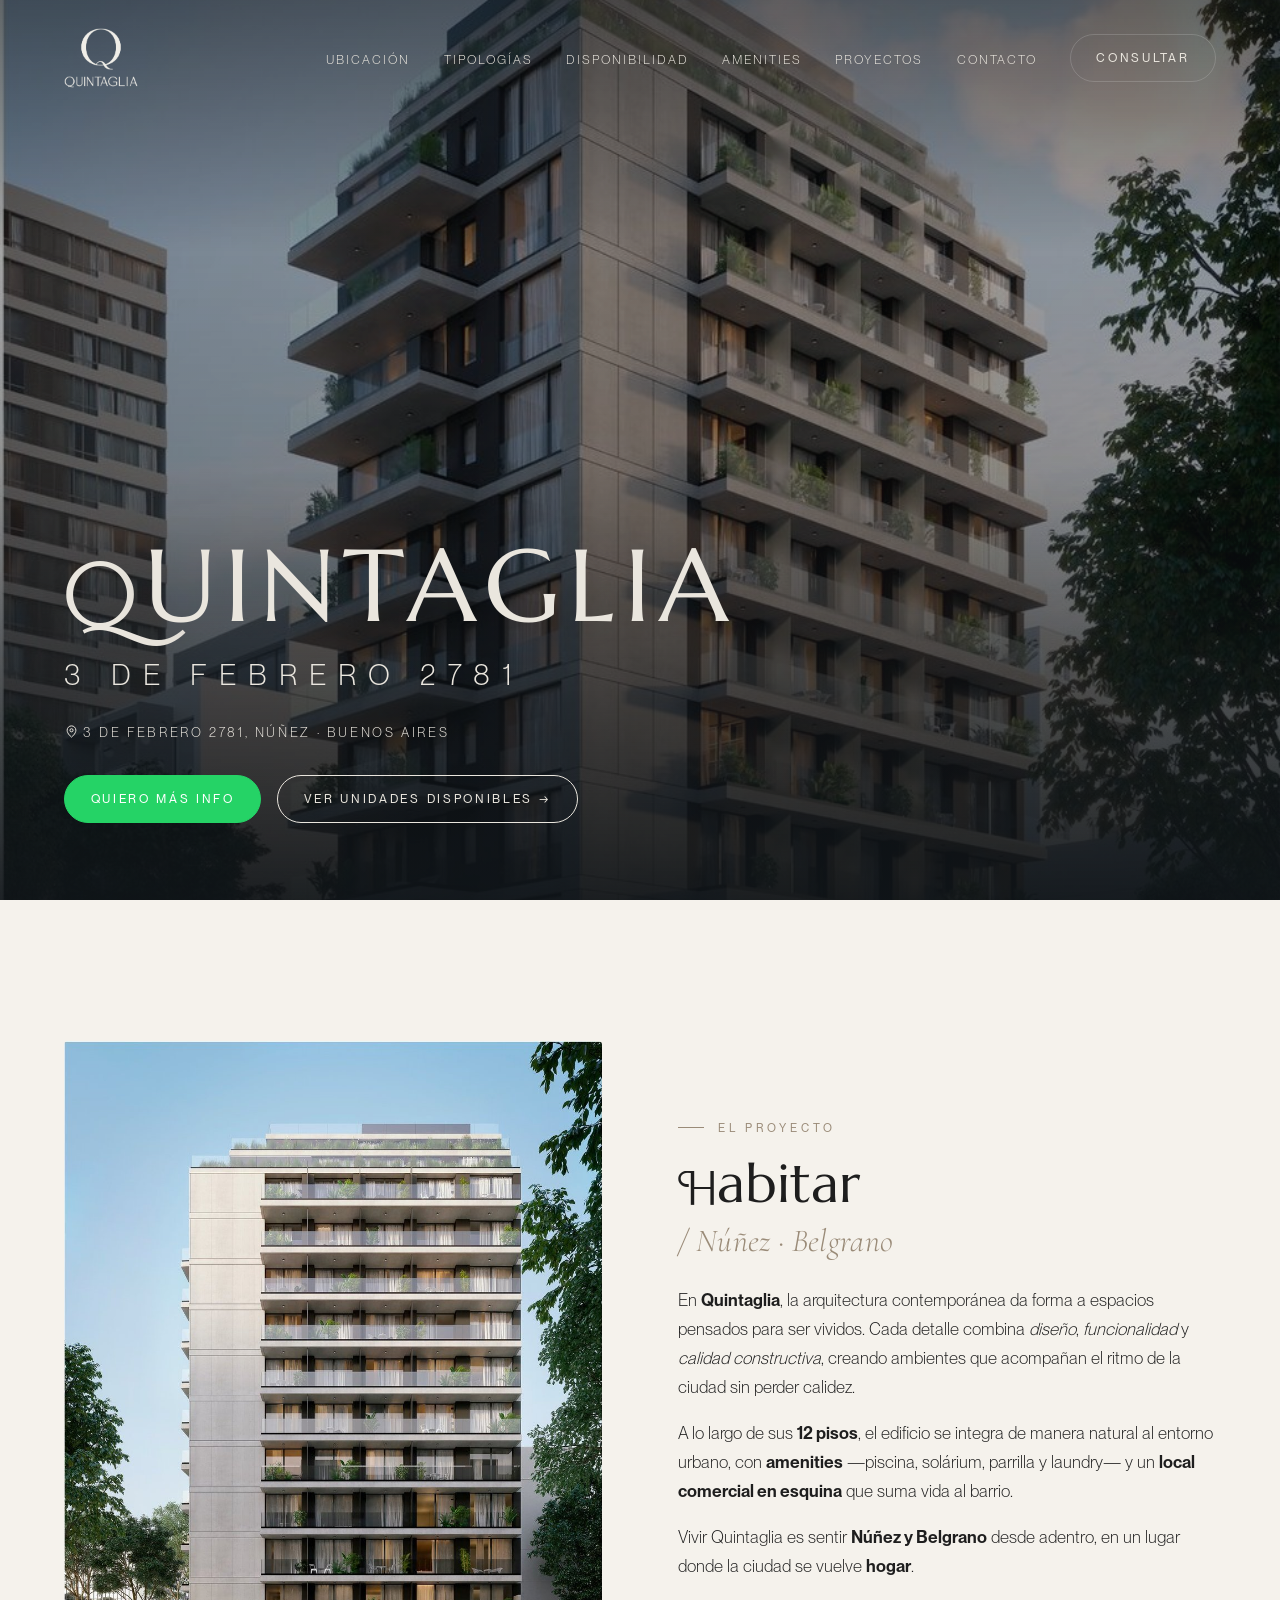
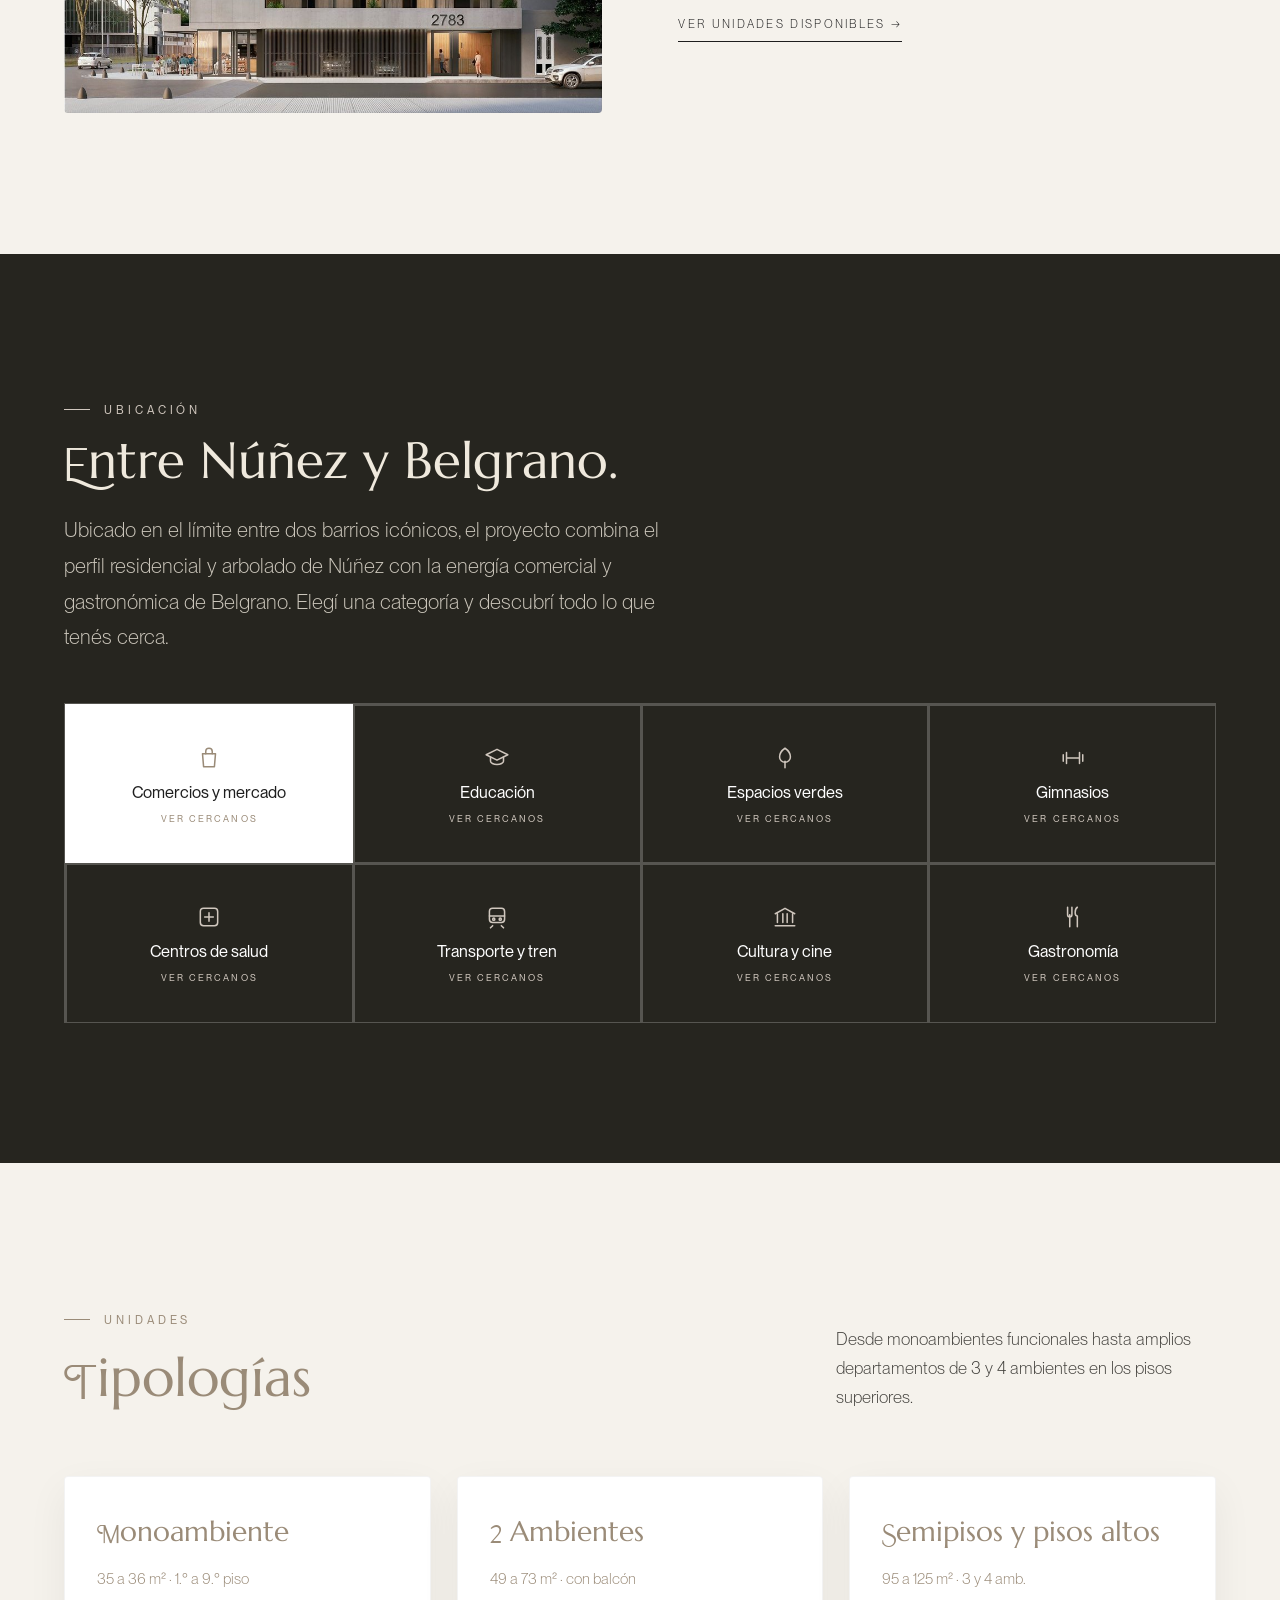
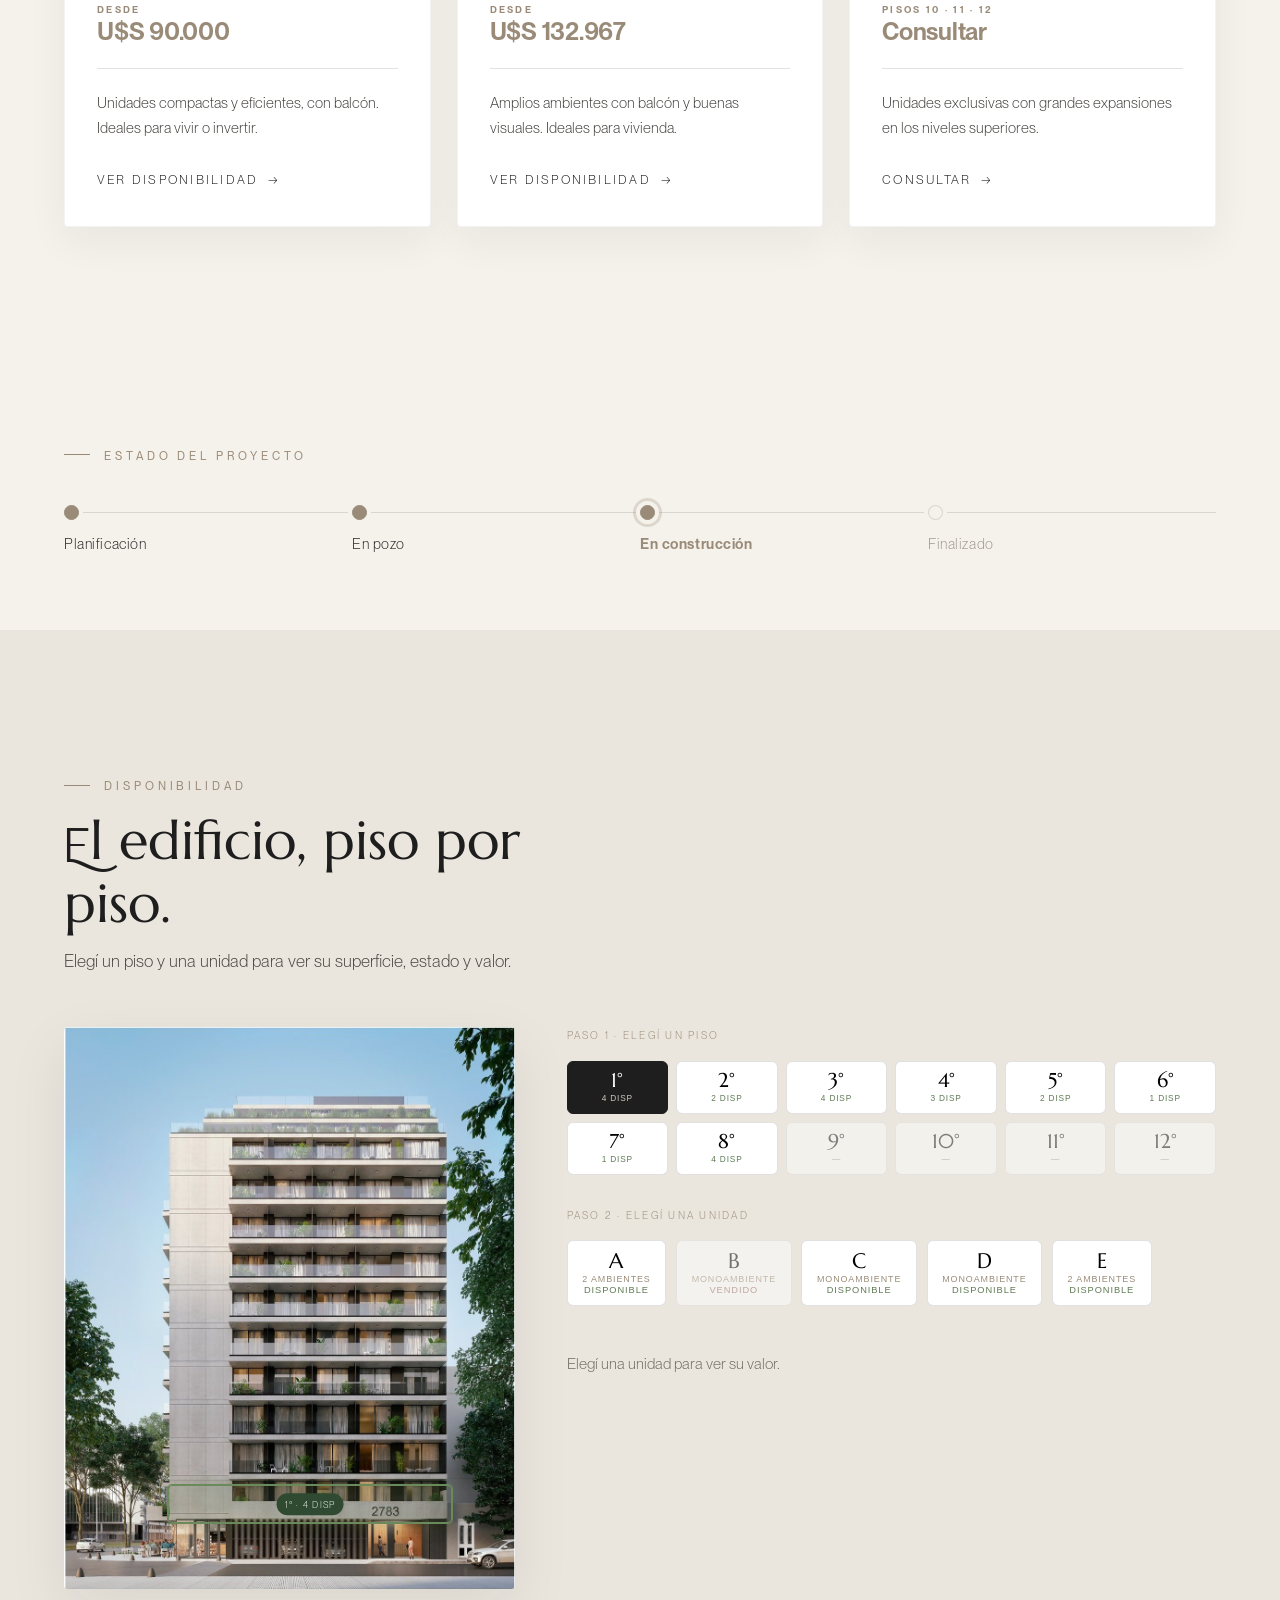
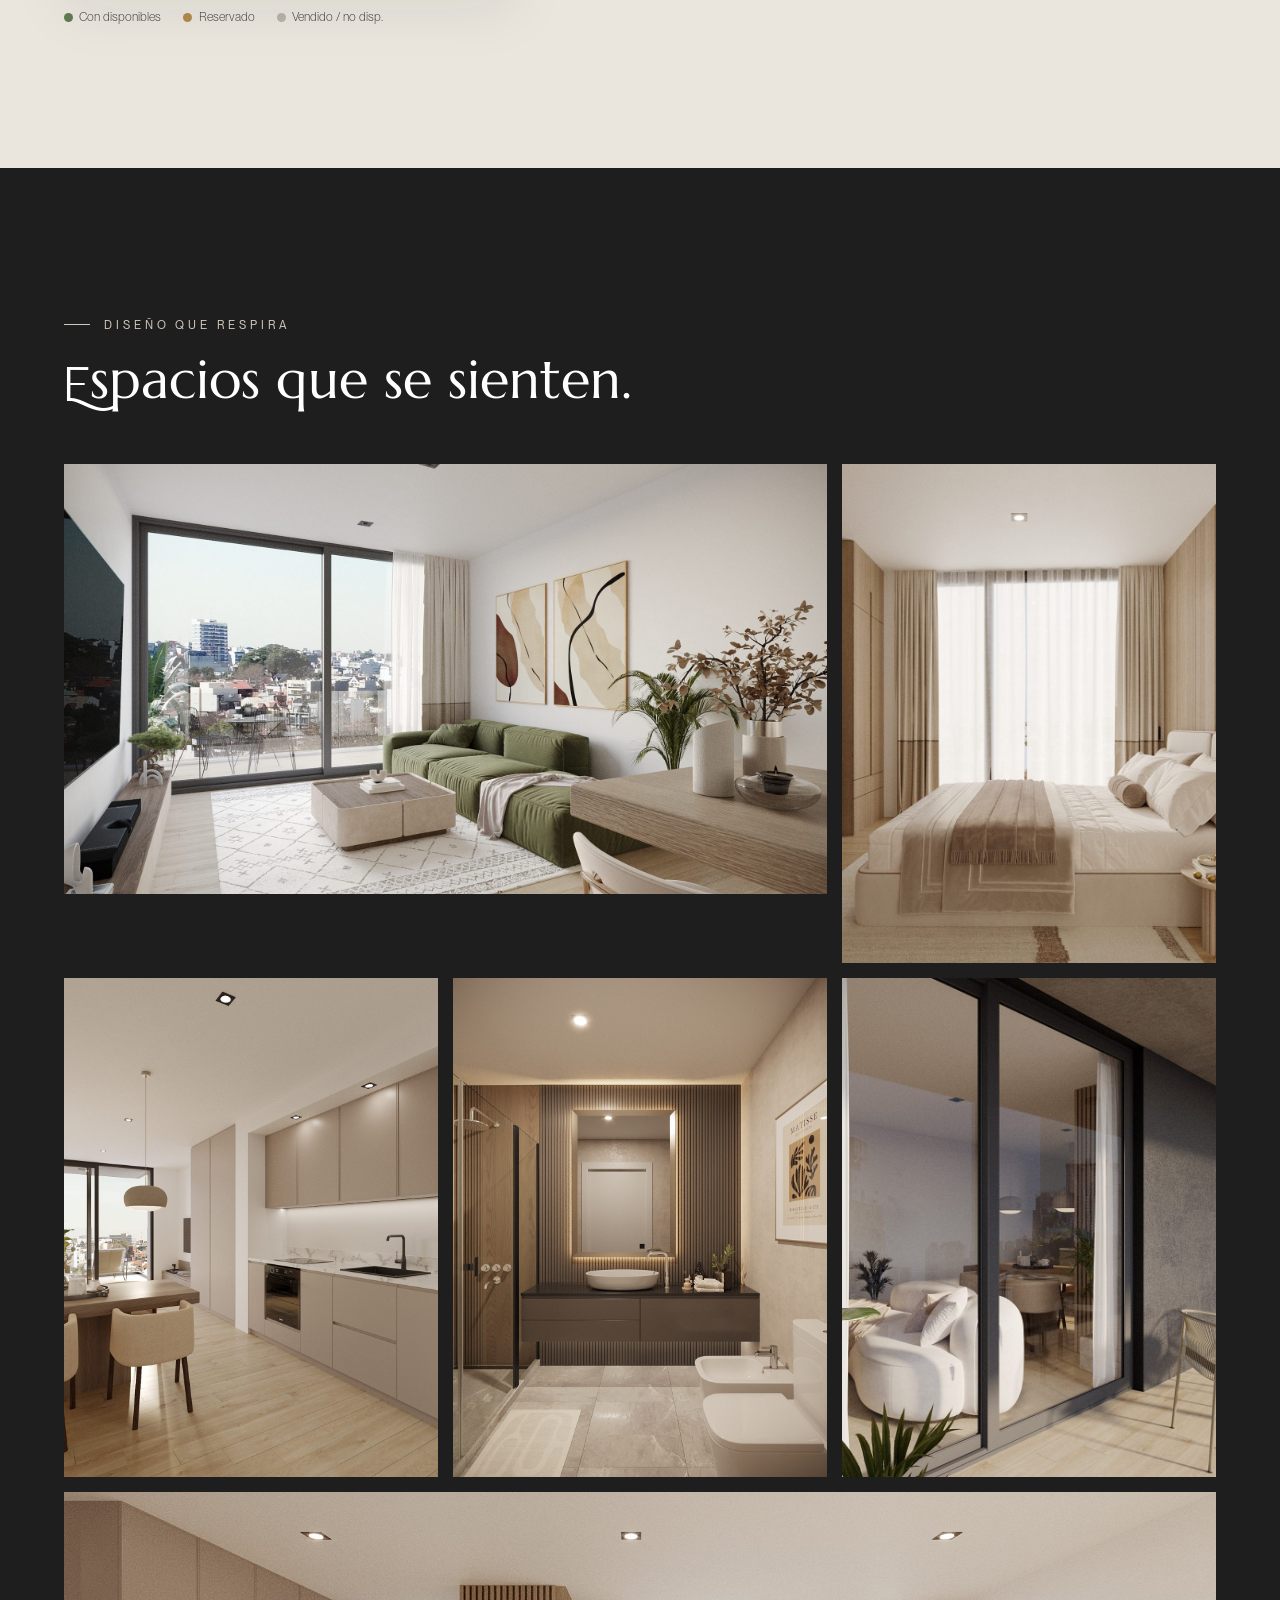
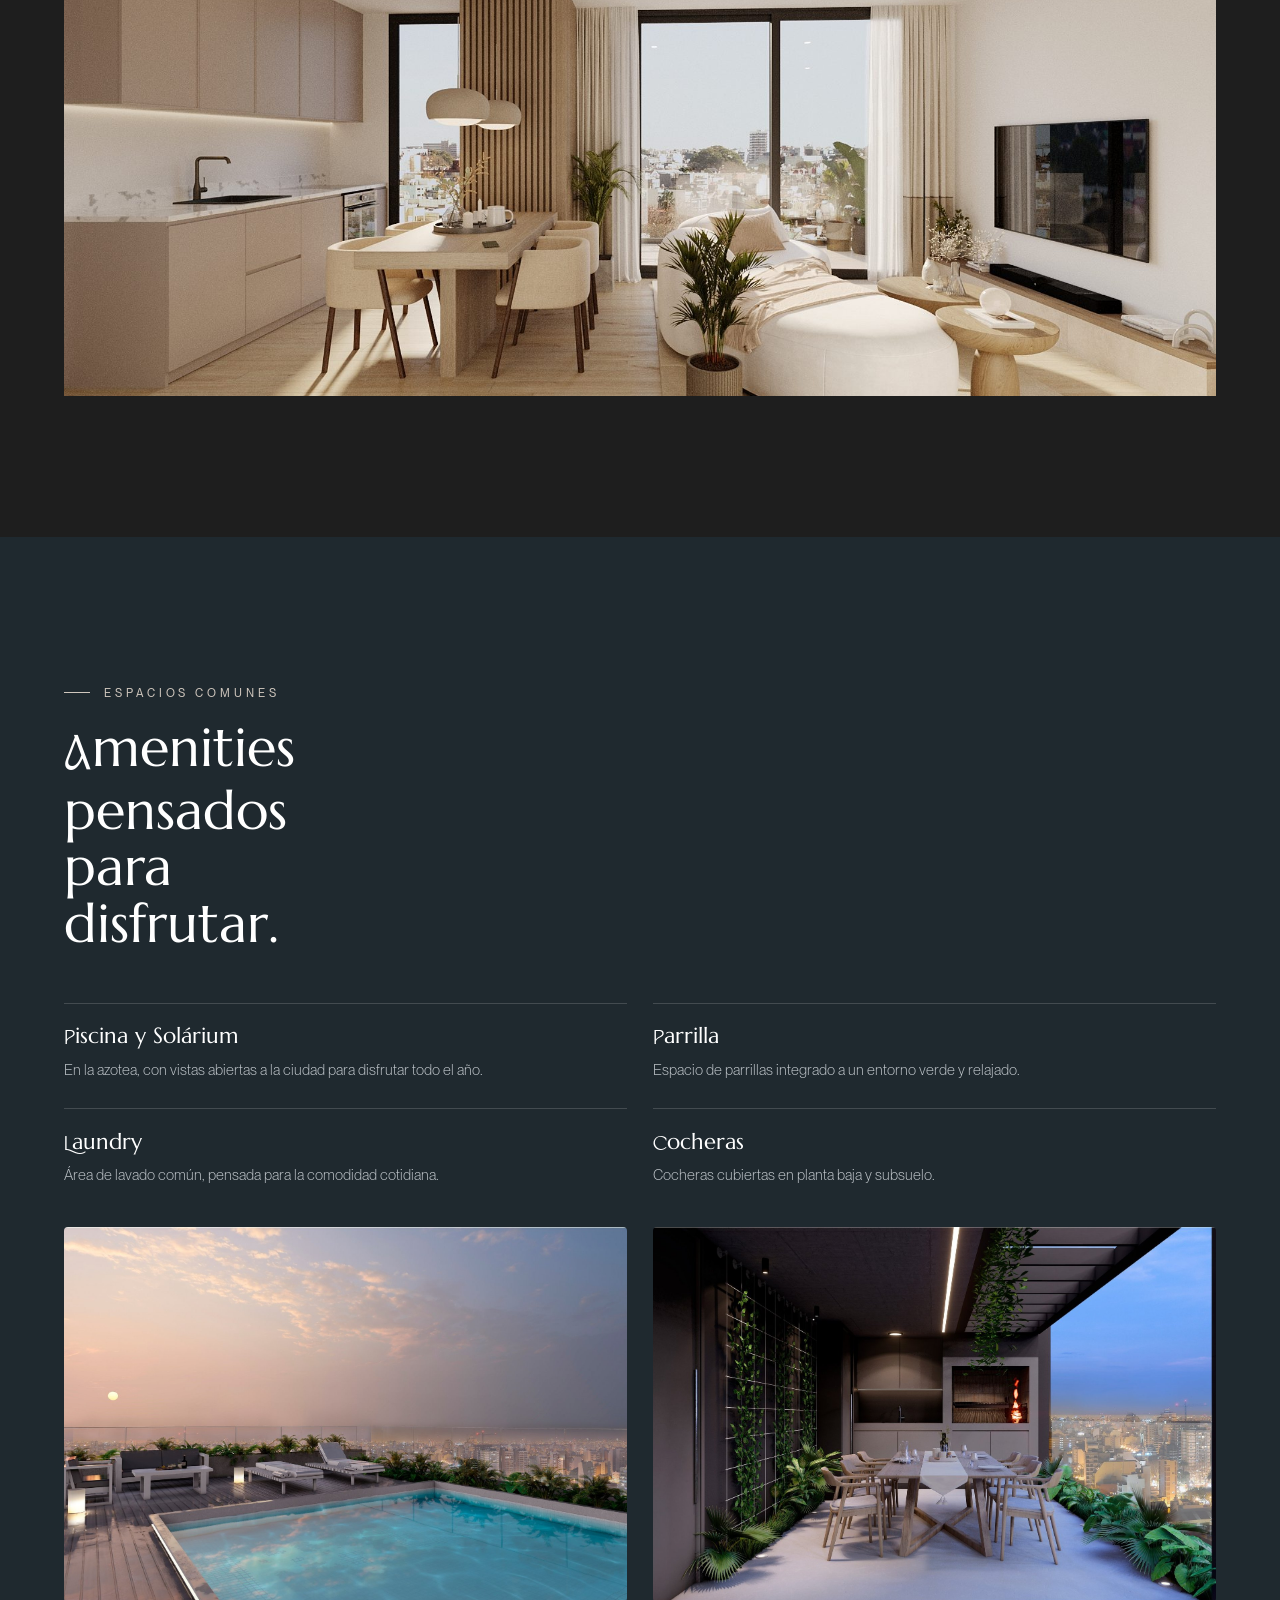
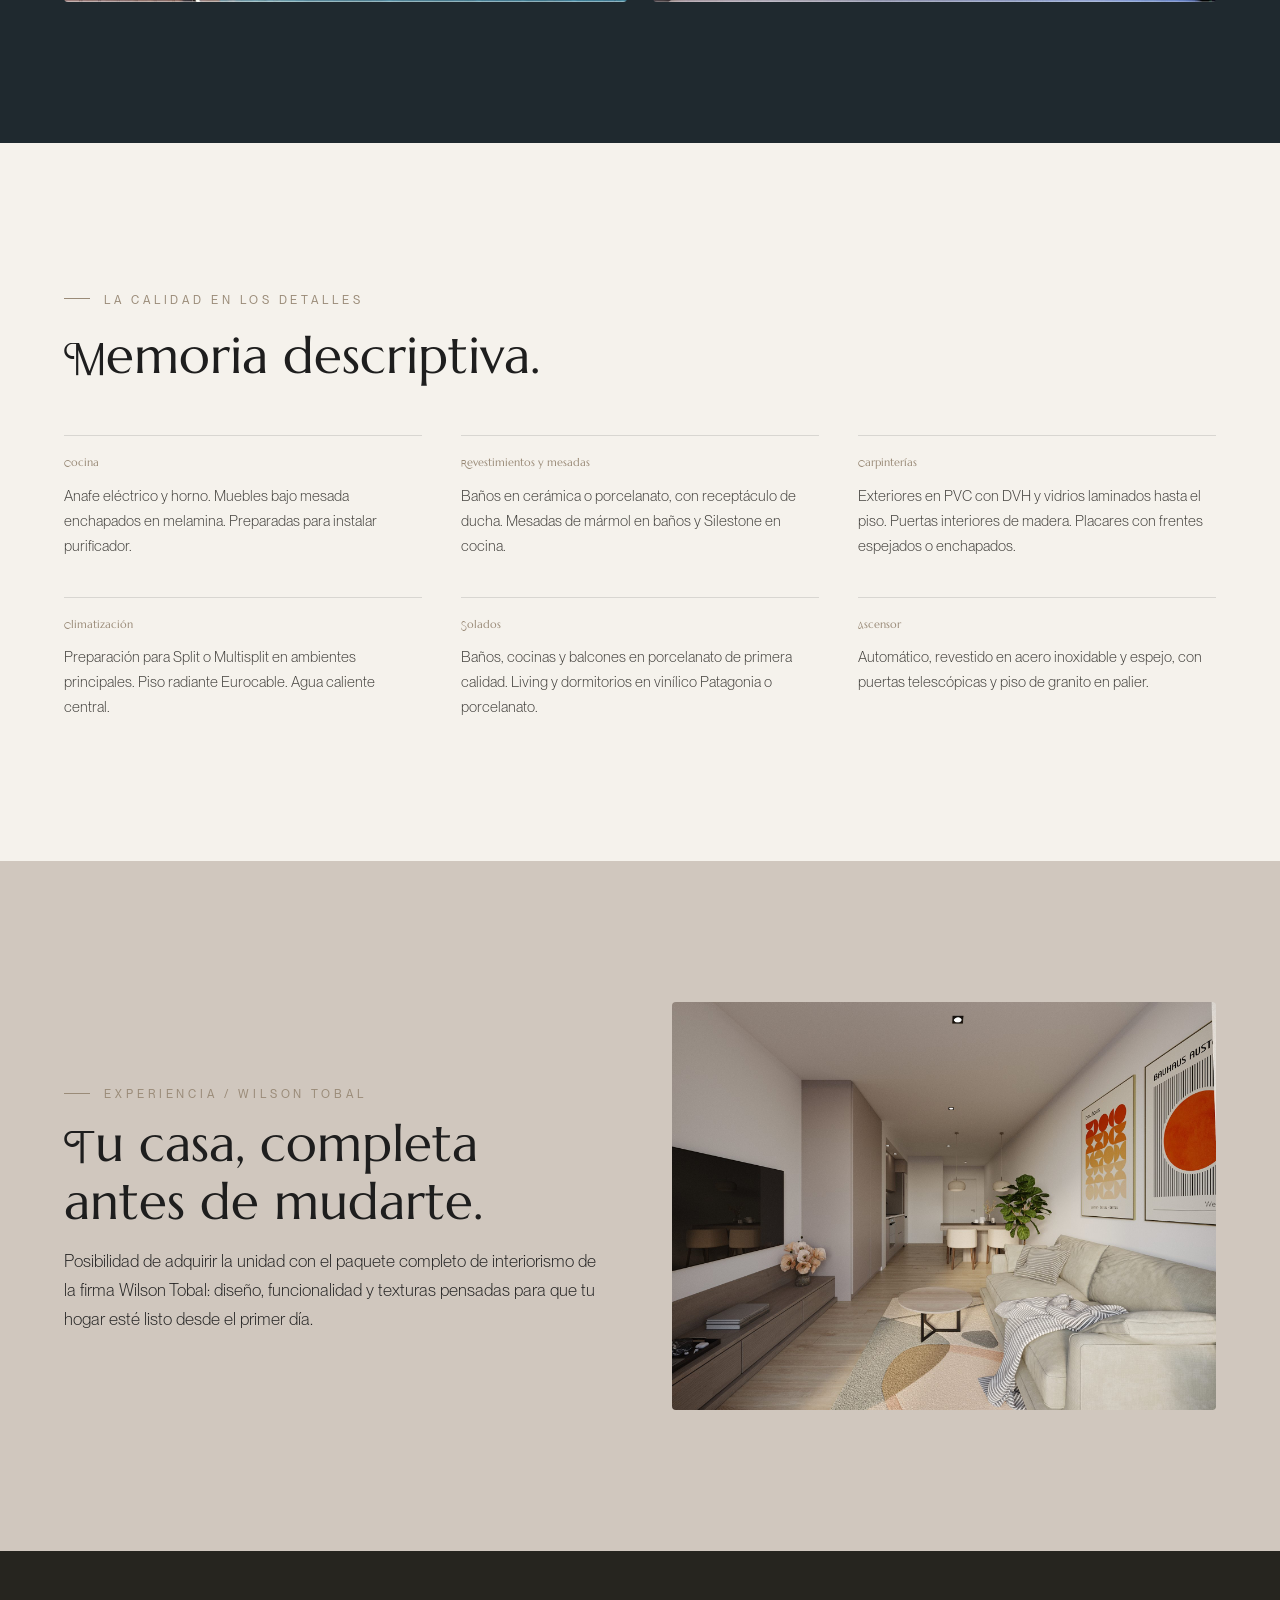
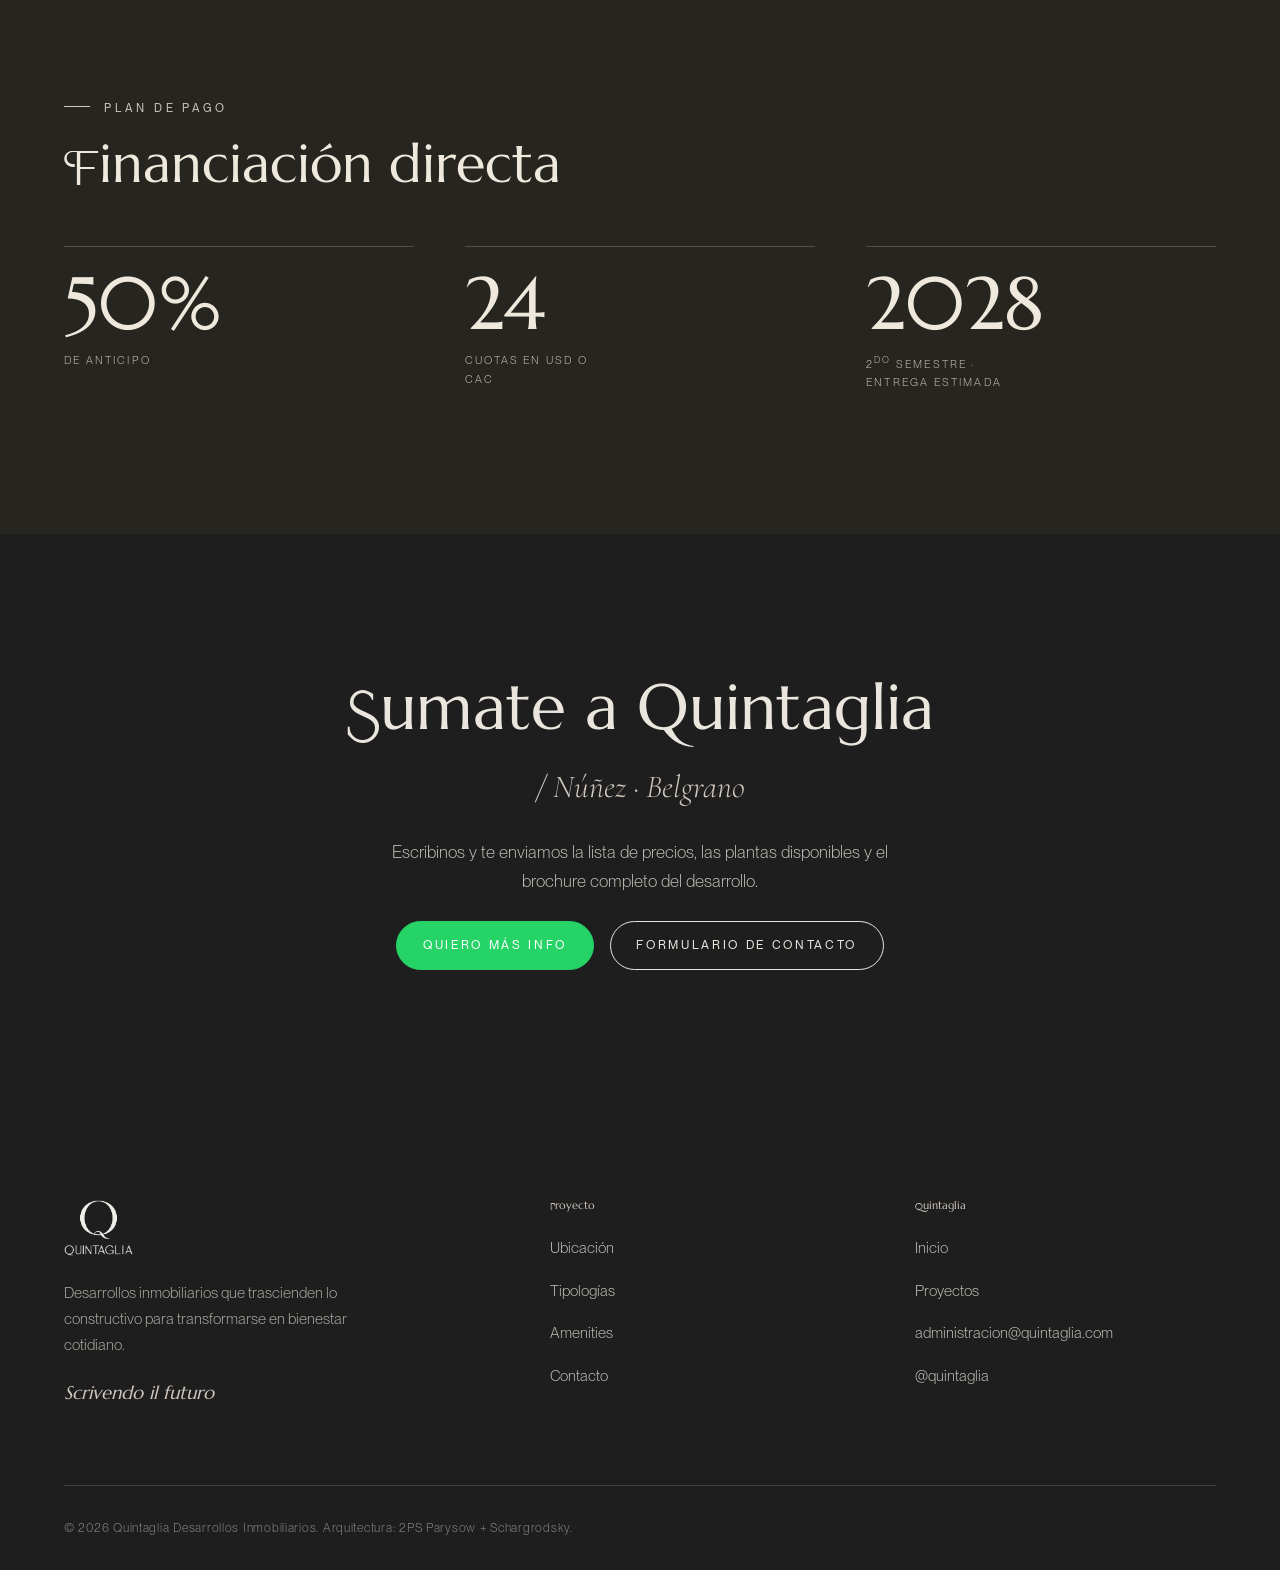
==== proyectos/3-de-febrero-2781.html @ 1dc265cd "Inicio: hero en Tenor Sans inclinada (italica limpia geometrica, como 'RENDERS DEL PROYECTO'); sin s" ====
<!DOCTYPE html>
<html lang="es">
<head>
  <meta charset="UTF-8" />
  <meta name="viewport" content="width=device-width, initial-scale=1.0" />
  <title>3 de Febrero 2781 — Quintaglia</title>
  <meta name="description" content="3 de Febrero 2781. Un edificio en esquina en el límite entre Núñez y Belgrano. 13 pisos de diseño contemporáneo, amplitud y materiales que perduran. Un desarrollo de Quintaglia." />
  <link rel="preconnect" href="https://fonts.googleapis.com">
  <link rel="preconnect" href="https://fonts.gstatic.com" crossorigin>
  <link href="https://fonts.googleapis.com/css2?family=Cormorant+Garamond:ital,wght@0,300;0,400;0,500;1,300;1,400&family=Hanken+Grotesk:wght@300;400;500;600&family=Inter:wght@300;400;500&family=Italiana&family=Marcellus&display=swap" rel="stylesheet">
  <link rel="icon" type="image/png" href="../assets/logo/mono-dark.png">
  <link rel="apple-touch-icon" href="../assets/logo/mono-dark.png">
  <link rel="stylesheet" href="../styles.css?v=123">
</head>
<body class="theme-3df">

  <!-- NAV -->
  <nav class="nav" id="nav">
    <a href="../index.html" class="nav__logo" aria-label="Quintaglia inicio">
      <img class="logo-light" src="../assets/logo/logo-light.png" alt="Quintaglia">
      <img class="logo-dark"  src="../assets/logo/logo-dark.png"  alt="Quintaglia">
    </a>
    <div class="nav__menu" id="navMenu">
      <ul class="nav__links">
        <li><a href="#ubicacion">Ubicación</a></li>
        <li><a href="#tipologias">Tipologías</a></li>
        <li><a href="#disponibilidad">Disponibilidad</a></li>
        <li><a href="#amenities">Amenities</a></li>
        <li><a href="../index.html#proyectos">Proyectos</a></li>
        <li><a href="#contacto">Contacto</a></li>
      </ul>
      <a href="#contacto" class="btn">Consultar</a>
    </div>
    <button class="nav__toggle" id="navToggle" aria-label="Menú"><span></span><span></span><span></span></button>
  </nav>

  <!-- HERO -->
  <header class="pp-hero" id="top">
    <div class="pp-hero__bg"><img src="../assets/img/3df-exterior-dusk.jpg" alt="3 de Febrero 2781" id="heroImg"></div>
    <div class="pp-hero__inner pp-hero__inner--brand">
      <h1 class="pp-hero__brand reveal">Quintaglia</h1>
      <p class="pp-hero__project reveal d1">3 de Febrero 2781</p>
      <p class="pp-hero__loc reveal d1"><svg width="15" height="15" viewBox="0 0 24 24" fill="none" stroke="currentColor" stroke-width="1.6" style="vertical-align:-2px;margin-right:.3em"><path d="M12 21s-7-5.3-7-11a7 7 0 0 1 14 0c0 5.7-7 11-7 11z"/><circle cx="12" cy="10" r="2.5"/></svg>3 de Febrero 2781, Núñez · Buenos Aires</p>
      <div class="pp-hero__ctas reveal d3">
        <a href="https://wa.me/5491149389212" target="_blank" rel="noopener" class="btn btn--wa">Quiero más info</a>
        <a href="#disponibilidad" class="btn btn--light">Ver unidades disponibles →</a>
      </div>
    </div>
  </header>

  <!-- INTRO -->
  <section class="pp-intro">
    <div class="wrap pp-intro__wrap">
      <figure class="pp-intro__img reveal" data-lightbox="../assets/img/3df-exterior-frontal.jpg">
        <img src="../assets/img/3df-exterior-frontal.jpg" alt="3 de Febrero 2781 — fachada">
      </figure>
      <div class="pp-intro__body reveal d1">
        <span class="eyebrow">El proyecto</span>
        <h2>Habitar</h2>
        <p class="pp-intro__sub">/ Núñez · Belgrano</p>
        <p>En <strong>Quintaglia</strong>, la arquitectura contemporánea da forma a espacios pensados para ser vividos. Cada detalle combina <em>diseño</em>, <em>funcionalidad</em> y <em>calidad constructiva</em>, creando ambientes que acompañan el ritmo de la ciudad sin perder calidez.</p>
        <p>A lo largo de sus <strong>12 pisos</strong>, el edificio se integra de manera natural al entorno urbano, con <strong>amenities</strong> —piscina, solárium, parrilla y laundry— y un <strong>local comercial en esquina</strong> que suma vida al barrio.</p>
        <p>Vivir Quintaglia es sentir <strong>Núñez y Belgrano</strong> desde adentro, en un lugar donde la ciudad se vuelve <strong>hogar</strong>.</p>
        <a href="#disponibilidad" class="pp-intro__link">Ver unidades disponibles →</a>
      </div>
    </div>
  </section>

  <!-- UBICACIÓN -->
  <section class="pp-loc" id="ubicacion">
    <div class="wrap">
      <div class="pp-loc__top reveal">
        <span class="eyebrow">Ubicación</span>
        <h2>Entre Núñez y Belgrano.</h2>
        <p class="lead">Ubicado en el límite entre dos barrios icónicos, el proyecto combina el perfil residencial y arbolado de Núñez con la energía comercial y gastronómica de Belgrano. Elegí una categoría y descubrí todo lo que tenés cerca.</p>
      </div>

      <div data-tabs class="loc-explore reveal d1">
        <div class="loc-grid">
          <button class="loc-card active" data-target="l-comercios">
            <svg width="26" height="26" fill="none" stroke="currentColor" stroke-width="1.4" stroke-linecap="round" stroke-linejoin="round" viewBox="0 0 24 24"><path d="M6 8h12l-1 12H7L6 8z"/><path d="M9 8V6a3 3 0 0 1 6 0v2"/></svg>
            <span class="loc-card__name">Comercios y mercado</span><span class="loc-card__more">Ver cercanos</span>
          </button>
          <button class="loc-card" data-target="l-educacion">
            <svg width="26" height="26" fill="none" stroke="currentColor" stroke-width="1.4" stroke-linecap="round" stroke-linejoin="round" viewBox="0 0 24 24"><path d="M12 4 2 9l10 5 10-5-10-5z"/><path d="M6 11v4c0 1.6 2.7 3 6 3s6-1.4 6-3v-4"/></svg>
            <span class="loc-card__name">Educación</span><span class="loc-card__more">Ver cercanos</span>
          </button>
          <button class="loc-card" data-target="l-verdes">
            <svg width="26" height="26" fill="none" stroke="currentColor" stroke-width="1.4" stroke-linecap="round" stroke-linejoin="round" viewBox="0 0 24 24"><path d="M12 3c3 2 5 5 5 8a5 5 0 0 1-10 0c0-3 2-6 5-8z"/><path d="M12 21v-6"/></svg>
            <span class="loc-card__name">Espacios verdes</span><span class="loc-card__more">Ver cercanos</span>
          </button>
          <button class="loc-card" data-target="l-gym">
            <svg width="26" height="26" fill="none" stroke="currentColor" stroke-width="1.4" stroke-linecap="round" stroke-linejoin="round" viewBox="0 0 24 24"><path d="M3 9v6M6 7v10M18 7v10M21 9v6M6 12h12"/></svg>
            <span class="loc-card__name">Gimnasios</span><span class="loc-card__more">Ver cercanos</span>
          </button>
          <button class="loc-card" data-target="l-salud">
            <svg width="26" height="26" fill="none" stroke="currentColor" stroke-width="1.4" stroke-linecap="round" stroke-linejoin="round" viewBox="0 0 24 24"><rect x="4" y="4" width="16" height="16" rx="3"/><path d="M12 8v8M8 12h8"/></svg>
            <span class="loc-card__name">Centros de salud</span><span class="loc-card__more">Ver cercanos</span>
          </button>
          <button class="loc-card" data-target="l-transporte">
            <svg width="26" height="26" fill="none" stroke="currentColor" stroke-width="1.4" stroke-linecap="round" stroke-linejoin="round" viewBox="0 0 24 24"><rect x="5" y="4" width="14" height="13" rx="3"/><path d="M5 11h14"/><circle cx="9" cy="14" r="1"/><circle cx="15" cy="14" r="1"/><path d="M8 20l-2 2M16 20l2 2"/></svg>
            <span class="loc-card__name">Transporte y tren</span><span class="loc-card__more">Ver cercanos</span>
          </button>
          <button class="loc-card" data-target="l-cultura">
            <svg width="26" height="26" fill="none" stroke="currentColor" stroke-width="1.4" stroke-linecap="round" stroke-linejoin="round" viewBox="0 0 24 24"><path d="M3 9l9-5 9 5"/><path d="M5 9v8M10 9v8M14 9v8M19 9v8"/><path d="M3 20h18"/></svg>
            <span class="loc-card__name">Cultura y cine</span><span class="loc-card__more">Ver cercanos</span>
          </button>
          <button class="loc-card" data-target="l-gastro">
            <svg width="26" height="26" fill="none" stroke="currentColor" stroke-width="1.4" stroke-linecap="round" stroke-linejoin="round" viewBox="0 0 24 24"><path d="M7 3v7a2 2 0 0 0 4 0V3M9 10v11"/><path d="M16 3c-1.5 1-2 3-2 5s.5 3 2 3v10"/></svg>
            <span class="loc-card__name">Gastronomía</span><span class="loc-card__more">Ver cercanos</span>
          </button>
        </div>

        <div class="loc-modal" id="locModal">
          <div class="loc-modal__inner">
            <button class="loc-modal__x" id="locModalX" aria-label="Cerrar">&times;</button>
          <div class="loc-detail__panels">
            <div class="tab-panel active" id="l-comercios">
              <div class="loc-cat__name">Comercios y mercado</div>
              <p class="loc-cat__sub">Distancias aproximadas a pie</p>
              <ul class="loc-list">
                <li><span>Comercios y supermercados de Av. del Libertador</span><span class="dist">~650 m</span></li>
                <li><span>Av. Cabildo · corredor comercial</span><span class="dist">~1,1 km</span></li>
                <li><span>Barrio Chino · mercados y tiendas</span><span class="dist">~1,1 km</span></li>
                <li><span>DOT Baires Shopping</span><span class="dist">~2,5 km</span></li>
              </ul>
              <a class="loc-maps" target="_blank" rel="noopener" href="https://www.google.com/maps/search/?api=1&query=supermercados%20y%20comercios%20cerca%20de%203%20de%20Febrero%202781%2C%20N%C3%BA%C3%B1ez%2C%20Buenos%20Aires"><svg viewBox="0 0 24 24" fill="none" stroke="currentColor" stroke-width="1.5" stroke-linecap="round" stroke-linejoin="round"><path d="M12 21s-6-5.3-6-10a6 6 0 0 1 12 0c0 4.7-6 10-6 10z"/><circle cx="12" cy="11" r="2.2"/></svg> Ver en Google Maps</a>
            </div>
            <div class="tab-panel" id="l-educacion">
              <div class="loc-cat__name">Educación</div>
              <p class="loc-cat__sub">Distancias aproximadas a pie</p>
              <ul class="loc-list">
                <li><span>Colegios y jardines de Núñez y Belgrano</span><span class="dist">pocas cuadras</span></li>
                <li><span>Universidad Torcuato Di Tella</span><span class="dist">~1,3 km</span></li>
                <li><span>Belgrano Day School</span><span class="dist">~1,8 km</span></li>
                <li><span>Universidad de Belgrano</span><span class="dist">~2,2 km</span></li>
              </ul>
              <a class="loc-maps" target="_blank" rel="noopener" href="https://www.google.com/maps/search/?api=1&query=universidades%20y%20colegios%20cerca%20de%203%20de%20Febrero%202781%2C%20N%C3%BA%C3%B1ez%2C%20Buenos%20Aires"><svg viewBox="0 0 24 24" fill="none" stroke="currentColor" stroke-width="1.5" stroke-linecap="round" stroke-linejoin="round"><path d="M12 21s-6-5.3-6-10a6 6 0 0 1 12 0c0 4.7-6 10-6 10z"/><circle cx="12" cy="11" r="2.2"/></svg> Ver en Google Maps</a>
            </div>
            <div class="tab-panel" id="l-verdes">
              <div class="loc-cat__name">Espacios verdes</div>
              <p class="loc-cat__sub">Distancias aproximadas a pie</p>
              <ul class="loc-list">
                <li><span>Av. del Libertador y sus paseos</span><span class="dist">~650 m</span></li>
                <li><span>Barrancas de Belgrano</span><span class="dist">~1,5 km</span></li>
                <li><span>Parque de los Niños · costanera</span><span class="dist">~2 km</span></li>
                <li><span>Paseo de la Costa</span><span class="dist">~2,5 km</span></li>
              </ul>
              <a class="loc-maps" target="_blank" rel="noopener" href="https://www.google.com/maps/search/?api=1&query=plazas%20y%20parques%20cerca%20de%203%20de%20Febrero%202781%2C%20N%C3%BA%C3%B1ez%2C%20Buenos%20Aires"><svg viewBox="0 0 24 24" fill="none" stroke="currentColor" stroke-width="1.5" stroke-linecap="round" stroke-linejoin="round"><path d="M12 21s-6-5.3-6-10a6 6 0 0 1 12 0c0 4.7-6 10-6 10z"/><circle cx="12" cy="11" r="2.2"/></svg> Ver en Google Maps</a>
            </div>
            <div class="tab-panel" id="l-gym">
              <div class="loc-cat__name">Gimnasios</div>
              <p class="loc-cat__sub">Distancias aproximadas a pie</p>
              <ul class="loc-list">
                <li><span>Gimnasios y estudios de Av. del Libertador</span><span class="dist">~650 m</span></li>
                <li><span>Megatlon · Av. Cabildo</span><span class="dist">~1,1 km</span></li>
                <li><span>SportClub · zona Núñez / Belgrano</span><span class="dist">~1,2 km</span></li>
              </ul>
              <a class="loc-maps" target="_blank" rel="noopener" href="https://www.google.com/maps/search/?api=1&query=gimnasios%20cerca%20de%203%20de%20Febrero%202781%2C%20N%C3%BA%C3%B1ez%2C%20Buenos%20Aires"><svg viewBox="0 0 24 24" fill="none" stroke="currentColor" stroke-width="1.5" stroke-linecap="round" stroke-linejoin="round"><path d="M12 21s-6-5.3-6-10a6 6 0 0 1 12 0c0 4.7-6 10-6 10z"/><circle cx="12" cy="11" r="2.2"/></svg> Ver en Google Maps</a>
            </div>
            <div class="tab-panel" id="l-salud">
              <div class="loc-cat__name">Centros de salud</div>
              <p class="loc-cat__sub">Distancias aproximadas a pie</p>
              <ul class="loc-list">
                <li><span>Centros médicos y farmacias de Av. Cabildo</span><span class="dist">~1,1 km</span></li>
                <li><span>Clínica Zabala · Swiss Medical</span><span class="dist">~1,9 km</span></li>
                <li><span>Hospital Pirovano</span><span class="dist">~2,3 km</span></li>
              </ul>
              <a class="loc-maps" target="_blank" rel="noopener" href="https://www.google.com/maps/search/?api=1&query=centros%20de%20salud%20y%20farmacias%20cerca%20de%203%20de%20Febrero%202781%2C%20N%C3%BA%C3%B1ez%2C%20Buenos%20Aires"><svg viewBox="0 0 24 24" fill="none" stroke="currentColor" stroke-width="1.5" stroke-linecap="round" stroke-linejoin="round"><path d="M12 21s-6-5.3-6-10a6 6 0 0 1 12 0c0 4.7-6 10-6 10z"/><circle cx="12" cy="11" r="2.2"/></svg> Ver en Google Maps</a>
            </div>
            <div class="tab-panel" id="l-transporte">
              <div class="loc-cat__name">Transporte y tren</div>
              <p class="loc-cat__sub">Distancias aproximadas a pie</p>
              <ul class="loc-list">
                <li><span>Av. del Libertador · colectivos</span><span class="dist">~650 m</span></li>
                <li><span>Tren Mitre · estación Núñez</span><span class="dist">~800 m</span></li>
                <li><span>Subte D · estación Congreso de Tucumán</span><span class="dist">~1,2 km</span></li>
                <li><span>Av. Cabildo · colectivos</span><span class="dist">~1,1 km</span></li>
              </ul>
              <a class="loc-maps" target="_blank" rel="noopener" href="https://www.google.com/maps/search/?api=1&query=estaciones%20de%20tren%2C%20subte%20y%20colectivos%20cerca%20de%203%20de%20Febrero%202781%2C%20N%C3%BA%C3%B1ez%2C%20Buenos%20Aires"><svg viewBox="0 0 24 24" fill="none" stroke="currentColor" stroke-width="1.5" stroke-linecap="round" stroke-linejoin="round"><path d="M12 21s-6-5.3-6-10a6 6 0 0 1 12 0c0 4.7-6 10-6 10z"/><circle cx="12" cy="11" r="2.2"/></svg> Ver en Google Maps</a>
            </div>
            <div class="tab-panel" id="l-cultura">
              <div class="loc-cat__name">Cultura y cine</div>
              <p class="loc-cat__sub">Distancias aproximadas a pie</p>
              <ul class="loc-list">
                <li><span>Estadio Monumental · River Plate</span><span class="dist">~1,3 km</span></li>
                <li><span>Cines y espectáculos de Av. Cabildo</span><span class="dist">~1,1 km</span></li>
                <li><span>Museo Larreta · Belgrano</span><span class="dist">~1,8 km</span></li>
              </ul>
              <a class="loc-maps" target="_blank" rel="noopener" href="https://www.google.com/maps/search/?api=1&query=museos%2C%20teatros%20y%20cines%20cerca%20de%203%20de%20Febrero%202781%2C%20N%C3%BA%C3%B1ez%2C%20Buenos%20Aires"><svg viewBox="0 0 24 24" fill="none" stroke="currentColor" stroke-width="1.5" stroke-linecap="round" stroke-linejoin="round"><path d="M12 21s-6-5.3-6-10a6 6 0 0 1 12 0c0 4.7-6 10-6 10z"/><circle cx="12" cy="11" r="2.2"/></svg> Ver en Google Maps</a>
            </div>
            <div class="tab-panel" id="l-gastro">
              <div class="loc-cat__name">Gastronomía</div>
              <p class="loc-cat__sub">Distancias aproximadas a pie</p>
              <ul class="loc-list">
                <li><span>Restaurantes y cafés de Av. del Libertador</span><span class="dist">~650 m</span></li>
                <li><span>Barrio Chino · gastronomía</span><span class="dist">~1,1 km</span></li>
                <li><span>Polo gastronómico de Av. Cabildo</span><span class="dist">~1,1 km</span></li>
                <li><span>Paseo de la Costa · gastronomía</span><span class="dist">~2,5 km</span></li>
              </ul>
              <a class="loc-maps" target="_blank" rel="noopener" href="https://www.google.com/maps/search/?api=1&query=restaurantes%20y%20caf%C3%A9s%20cerca%20de%203%20de%20Febrero%202781%2C%20N%C3%BA%C3%B1ez%2C%20Buenos%20Aires"><svg viewBox="0 0 24 24" fill="none" stroke="currentColor" stroke-width="1.5" stroke-linecap="round" stroke-linejoin="round"><path d="M12 21s-6-5.3-6-10a6 6 0 0 1 12 0c0 4.7-6 10-6 10z"/><circle cx="12" cy="11" r="2.2"/></svg> Ver en Google Maps</a>
            </div>
          </div>
          </div>
        </div>
      </div>
    </div>
  </section>

  <!-- TIPOLOGÍAS -->
  <section class="pp-typ" id="tipologias">
    <div class="wrap">
      <div class="section-head">
        <div>
          <span class="eyebrow reveal">Unidades</span>
          <h2 class="reveal d1" style="margin-top:1rem; font-size:clamp(2rem,4.4vw,3.4rem)">Tipologías</h2>
        </div>
        <p class="reveal d2">Desde monoambientes funcionales hasta amplios departamentos de 3 y 4 ambientes en los pisos superiores.</p>
      </div>

      <div class="typ-cards reveal">
        <div class="typ-card">
          <h3>Monoambiente</h3>
          <p class="typ-m2">35 a 36 m² · 1.° a 9.° piso</p>
          <p class="typ-from"><small>Desde</small>U$S 90.000</p>
          <p class="typ-desc">Unidades compactas y eficientes, con balcón. Ideales para vivir o invertir.</p>
          <a href="#disponibilidad" class="link-arrow">Ver disponibilidad <span class="ar">→</span></a>
        </div>
        <div class="typ-card">
          <h3>2 Ambientes</h3>
          <p class="typ-m2">49 a 73 m² · con balcón</p>
          <p class="typ-from"><small>Desde</small>U$S 132.967</p>
          <p class="typ-desc">Amplios ambientes con balcón y buenas visuales. Ideales para vivienda.</p>
          <a href="#disponibilidad" class="link-arrow">Ver disponibilidad <span class="ar">→</span></a>
        </div>
        <div class="typ-card">
          <h3>Semipisos y pisos altos</h3>
          <p class="typ-m2">95 a 125 m² · 3 y 4 amb.</p>
          <p class="typ-from"><small>Pisos 10 · 11 · 12</small>Consultar</p>
          <p class="typ-desc">Unidades exclusivas con grandes expansiones en los niveles superiores.</p>
          <a href="#contacto" class="link-arrow">Consultar <span class="ar">→</span></a>
        </div>
      </div>
    </div>
  </section>

  <!-- ESTADO DEL PROYECTO -->
  <section class="pp-status">
    <div class="wrap">
      <span class="eyebrow reveal">Estado del proyecto</span>
      <ol class="status-line reveal d1" aria-label="Etapa actual: En construcción">
        <li class="is-done"><span class="dot"></span><span class="lbl">Planificación</span></li>
        <li class="is-done"><span class="dot"></span><span class="lbl">En pozo</span></li>
        <li class="is-current"><span class="dot"></span><span class="lbl">En construcción</span></li>
        <li><span class="dot"></span><span class="lbl">Finalizado</span></li>
      </ol>

    </div>
  </section>

  <!-- DISPONIBILIDAD -->
  <section class="pp-avail" id="disponibilidad">
    <div class="wrap">
      <div class="pp-avail__head reveal">
        <span class="eyebrow">Disponibilidad</span>
        <h2>El edificio, piso por piso.</h2>
        <p>Elegí un piso y una unidad para ver su superficie, estado y valor.</p>
      </div>
      <div class="avail reveal d1">
        <div class="avail__facade">
          <div class="facade-img">
            <img src="../assets/img/3df-exterior-frontal.jpg" alt="3 de Febrero 2781">
            <div class="facade-bands" id="facadeBands"></div>
          </div>
          <div class="avail__legend">
            <span><i class="dot ok"></i>Con disponibles</span>
            <span><i class="dot res"></i>Reservado</span>
            <span><i class="dot no"></i>Vendido / no disp.</span>
          </div>
        </div>
        <div class="avail__panel">
          <p class="avail__step">Paso 1 · Elegí un piso</p>
          <div class="avail__floors" id="availFloors"></div>
          <p class="avail__step">Paso 2 · Elegí una unidad</p>
          <div class="avail__units" id="availUnits"></div>
          <div class="avail__detail" id="availDetail"></div>
        </div>
      </div>
    </div>
  </section>
  <script>
  (function(){
    const M={A:{t:'2 ambientes',c:45.49,o:59.33},B:{t:'Monoambiente',c:31.32,o:36.05},C:{t:'Monoambiente',c:31.32,o:35.70},D:{t:'Monoambiente',c:31.32,o:35.69},E:{t:'2 ambientes',c:41.36,o:48.99}};
    function mk(id,st,price){const b=Object.assign({id},M[id]); b.st=st; if(st==='disp')b.total=price; if(st==='cash')b.cash=price; return b;}
    const floors=[
      {n:1,u:[mk('A','disp',160941),mk('B','vendido'),mk('C','disp',95034),mk('D','disp',95060),mk('E','disp',132967)]},
      {n:2,u:[mk('A','disp',171342),mk('B','vendido'),mk('C','cash',90000),mk('D','vendido'),mk('E','vendido')]},
      {n:3,u:[mk('A','disp',177354),mk('B','vendido'),mk('C','disp',102950),mk('D','disp',102979),mk('E','disp',144043)]},
      {n:4,u:[mk('A','disp',183366),mk('B','vendido'),mk('C','disp',106500),mk('D','vendido'),mk('E','disp',149010)]},
      {n:5,u:[mk('A','vendido'),mk('B','vendido'),mk('C','cash',93000),mk('D','vendido'),mk('E','cash',135000)]},
      {n:6,u:[mk('A','vendido'),mk('B','vendido'),mk('C','disp',115375),mk('D','vendido'),mk('E','vendido')]},
      {n:7,u:[mk('A','vendido'),mk('B','disp',116985),mk('C','vendido'),mk('D','vendido'),mk('E','vendido')]},
      {n:8,u:[mk('A','reservado'),mk('B','disp',118758),mk('C','cash',103000),mk('D','disp',118959),mk('E','disp',166395)]},
      {n:9,u:[mk('A','vendido'),mk('B','na'),mk('C','na'),mk('D','na'),mk('E','na')]},
      {n:10,u:[{id:'A',t:'3 ambientes',c:81.88,o:95.72,st:'vendido'},{id:'B',t:'Monoambiente',c:31.32,o:35.70,st:'na'},{id:'C',t:'Monoambiente',c:31.32,o:35.69,st:'na'},{id:'D',t:'2 ambientes',c:41.36,o:48.99,st:'na'}]},
      {n:11,u:[{id:'A',t:'3 ambientes',c:84.22,o:125.34,st:'na'},{id:'B',t:'2 ambientes',c:54.03,o:72.63,st:'na'}]},
      {n:12,u:[{id:'A',t:'3 ambientes',c:70.54,o:105.44,st:'na'}]}
    ];
    const fmt=n=>'U$S '+Math.round(n).toLocaleString('es-AR');
    const m2=n=>n.toLocaleString('es-AR',{minimumFractionDigits:2,maximumFractionDigits:2});
    const avail=u=>u.st==='disp'||u.st==='cash';
    function planKey(n,id,t){ if(t==='Monoambiente')return 'mono'; if(n===10&&t==='4 ambientes')return '10'; if(n===11)return 'ph11'; if(n===12)return 'ph12'; if(id==='A')return '1A'; return '2amb'; }
    const planFor=(n,id,t)=>'../assets/plans/3df-plan-'+planKey(n,id,t)+'.png';
    const floorsEl=document.getElementById('availFloors');
    const unitsEl=document.getElementById('availUnits');
    const detEl=document.getElementById('availDetail');
    let curFloor=null;
    const bandsEl=document.getElementById('facadeBands');
    const chipByN={}, bandByN={};
    const FY={1:[80.9,88.9],2:[74.1,80.9],3:[67.5,74.1],4:[60.7,67.5],5:[54.0,60.7],6:[47.2,54.0],7:[40.4,47.2],8:[33.8,40.4],9:[27.0,33.8],10:[20.3,27.0],11:[16.4,20.3],12:[12.8,16.4]};
    floors.forEach(f=>{
      const cnt=f.u.filter(avail).length;
      const b=document.createElement('button');
      b.className='floor-chip '+(cnt>0?'has':'none');
      b.innerHTML='<span class="fn">'+f.n+'°</span><span class="fc">'+(cnt>0?cnt+' disp':'—')+'</span>';
      b.onclick=()=>selFloor(f);
      floorsEl.appendChild(b); chipByN[f.n]=b;
      const band=document.createElement('div');
      band.className='fband'+(cnt>0?' avail':'');
      const fy=FY[f.n];
      band.style.top=(fy[0]+0.6).toFixed(2)+'%';
      band.style.height=(fy[1]-fy[0]-1.2).toFixed(2)+'%';
      band.innerHTML='<span class="fband__label">'+f.n+'° · '+(cnt>0?cnt+' disp':'no disp.')+'</span>';
      band.onclick=()=>selFloor(f);
      bandsEl.appendChild(band); bandByN[f.n]=band;
    });
    function selFloor(f){
      curFloor=f;
      Object.values(chipByN).forEach(c=>c.classList.remove('active'));
      Object.values(bandByN).forEach(c=>c.classList.remove('on'));
      chipByN[f.n].classList.add('active');
      bandByN[f.n].classList.add('on');
      unitsEl.innerHTML=''; detEl.innerHTML='';
      f.u.forEach(u=>{
        let cls='unit-chip ';
        if(avail(u))cls+='ok'; else if(u.st==='reservado')cls+='res'; else if(u.st==='vendido')cls+='sold'; else cls+='na';
        const stTxt=avail(u)?'Disponible':(u.st==='reservado'?'Reservado':u.st==='vendido'?'Vendido':'No disp.');
        const b=document.createElement('button');
        b.className=cls;
        b.innerHTML='<span class="ul">'+u.id+'</span><span class="ut">'+u.t+'</span><span class="us">'+stTxt+'</span>';
        if(avail(u)) b.onclick=()=>selUnit(u,b);
        unitsEl.appendChild(b);
      });
      detEl.innerHTML = f.u.some(avail)
        ? '<p class="avail__empty">Elegí una unidad para ver su valor.</p>'
        : '<p class="avail__empty">No hay unidades disponibles en este piso. Consultanos por otras opciones.</p>';
    }
    function selUnit(u,btn){
      [...unitsEl.children].forEach(c=>c.classList.remove('active'));
      btn.classList.add('active');
      let price='';
      if(u.st==='disp'){
        const ant=Math.round(u.total*0.30), cuota=Math.round(u.total*0.70/24);
        price='<div class="ad-fin"><div class="lbl">Financiado · 30% anticipo + 24 cuotas</div><div class="big" data-count="'+Math.round(u.total)+'">'+fmt(0)+'</div><div class="ad-row"><span>Anticipo (30%)</span><span>'+fmt(ant)+'</span></div><div class="ad-row"><span>24 cuotas de</span><span>'+fmt(cuota)+'</span></div></div>';
      } else if(u.st==='cash'){
        price='<div class="ad-cash"><div class="lbl">Contado · 100% adelantado</div><div class="big" data-count="'+Math.round(u.cash)+'">'+fmt(0)+'</div></div>';
      }
      const plan=planFor(curFloor.n,u.id,u.t);
      detEl.innerHTML='<a class="ad-planlink" data-plan="'+plan+'"><svg viewBox="0 0 24 24" fill="none" stroke="currentColor" stroke-width="1.5"><rect x="4" y="3" width="16" height="18" rx="1"/><path d="M4 9h16M10 9v12"/></svg> Ver planta de la unidad</a>'
        +'<div class="ad-card"><div class="ad-head"><div><h4>'+curFloor.n+'° · '+u.id+'</h4><span class="ad-sub">'+u.t+'</span></div><span class="ad-m2">'+m2(u.c)+' m² cub<br>'+m2(u.o)+' m² tot</span></div>'
        +'<div class="ad-body"><a class="ad-plan" data-plan="'+plan+'"><img src="'+plan+'" alt="Planta de la unidad"><span>Planta · ampliar</span></a><div class="ad-prices">'+price+'</div></div>'
        +'<a class="btn btn--solid ad-consult" href="#contacto">Consultar esta unidad</a>'
        +'<p class="ad-note">Valores de lista orientativos, sujetos a modificación. Consultá condiciones vigentes.</p></div>';
      detEl.querySelectorAll('[data-plan]').forEach(el=>el.addEventListener('click',()=>{ const lb=document.getElementById('lightbox'); if(lb){ lb.querySelector('img').src=el.getAttribute('data-plan'); lb.classList.add('open'); } }));
      detEl.querySelectorAll('.big[data-count]').forEach(countUp);
    }
    function countUp(el){
      const target=+el.dataset.count;
      if(matchMedia('(prefers-reduced-motion: reduce)').matches){ el.textContent=fmt(target); return; }
      const dur=900, t0=performance.now();
      const ease=x=>1-Math.pow(1-x,3);
      (function step(now){
        const p=Math.min((now-t0)/dur,1);
        el.textContent=fmt(target*ease(p));
        if(p<1) requestAnimationFrame(step);
      })(t0);
    }
    const firstHas=floors.find(f=>f.u.filter(avail).length>0);
    if(firstHas) selFloor(firstHas);
  })();
  </script>

  <!-- GALERÍA -->
  <section class="pp-gal">
    <div class="wrap">
      <div class="pp-gal__head">
        <span class="eyebrow reveal">Diseño que respira</span>
        <h2 class="reveal d1">Espacios que se sienten.</h2>
      </div>
      <div class="pp-grid reveal">
        <figure class="s8" data-lightbox="../assets/img/interior-living-02.jpg"><img src="../assets/img/interior-living-02.jpg" alt="Living con vista"></figure>
        <figure class="s4" data-lightbox="../assets/img/interior-02.jpg"><img src="../assets/img/interior-02.jpg" alt="Dormitorio"></figure>
        <figure class="s4" data-lightbox="../assets/img/exterior-02.jpg"><img src="../assets/img/exterior-02.jpg" alt="Cocina"></figure>
        <figure class="s4" data-lightbox="../assets/img/bano.jpg"><img src="../assets/img/bano.jpg" alt="Baño"></figure>
        <figure class="s4" data-lightbox="../assets/img/interior-03.jpg"><img src="../assets/img/interior-03.jpg" alt="Terraza"></figure>
        <figure class="s12" data-lightbox="../assets/img/interior-01.jpg"><img src="../assets/img/interior-01.jpg" alt="Living comedor con vista"></figure>
      </div>
    </div>
  </section>

  <!-- AMENITIES -->
  <section class="pp-amen" id="amenities">
    <div class="wrap">
      <div class="pp-amen__head">
        <span class="eyebrow reveal">Espacios comunes</span>
        <h2 class="reveal d1">Amenities pensados para disfrutar.</h2>
      </div>
      <div class="pp-amen__grid">
        <div class="pp-amen__feat reveal"><h3>Piscina y Solárium</h3><p>En la azotea, con vistas abiertas a la ciudad para disfrutar todo el año.</p></div>
        <div class="pp-amen__feat reveal d1"><h3>Parrilla</h3><p>Espacio de parrillas integrado a un entorno verde y relajado.</p></div>
        <div class="pp-amen__feat reveal d2"><h3>Laundry</h3><p>Área de lavado común, pensada para la comodidad cotidiana.</p></div>
        <div class="pp-amen__feat reveal d3"><h3>Cocheras</h3><p>Cocheras cubiertas en planta baja y subsuelo.</p></div>
      </div>
      <div class="pp-amen__media reveal d1">
        <figure data-lightbox="../assets/img/3df-pileta.jpg?2"><img src="../assets/img/3df-pileta.jpg?2" alt="Piscina en azotea"></figure>
        <figure data-lightbox="../assets/img/3df-parrilla.jpg?2"><img src="../assets/img/3df-parrilla.jpg?2" alt="Parrilla con vista"></figure>
      </div>
    </div>
  </section>

  <!-- MEMORIA DESCRIPTIVA -->
  <section class="pp-specs">
    <div class="wrap">
      <span class="eyebrow reveal">La calidad en los detalles</span>
      <h2 class="reveal d1" style="margin-top:1rem; font-size:clamp(2rem,4.4vw,3.2rem)">Memoria descriptiva.</h2>
      <div class="pp-specs__grid">
        <div class="spec-block reveal"><h4>Cocina</h4><p>Anafe eléctrico y horno. Muebles bajo mesada enchapados en melamina. Preparadas para instalar purificador.</p></div>
        <div class="spec-block reveal"><h4>Revestimientos y mesadas</h4><p>Baños en cerámica o porcelanato, con receptáculo de ducha. Mesadas de mármol en baños y Silestone en cocina.</p></div>
        <div class="spec-block reveal"><h4>Carpinterías</h4><p>Exteriores en PVC con DVH y vidrios laminados hasta el piso. Puertas interiores de madera. Placares con frentes espejados o enchapados.</p></div>
        <div class="spec-block reveal"><h4>Climatización</h4><p>Preparación para Split o Multisplit en ambientes principales. Piso radiante Eurocable. Agua caliente central.</p></div>
        <div class="spec-block reveal"><h4>Solados</h4><p>Baños, cocinas y balcones en porcelanato de primera calidad. Living y dormitorios en vinílico Patagonia o porcelanato.</p></div>
        <div class="spec-block reveal"><h4>Ascensor</h4><p>Automático, revestido en acero inoxidable y espejo, con puertas telescópicas y piso de granito en palier.</p></div>
      </div>
    </div>
  </section>

  <!-- INTERIORISMO -->
  <section class="pp-interior">
    <div class="wrap pp-interior__grid">
      <div class="reveal">
        <span class="eyebrow">Experiencia / Wilson Tobal</span>
        <h2>Tu casa, completa antes de mudarte.</h2>
        <p>Posibilidad de adquirir la unidad con el paquete completo de interiorismo de la firma Wilson Tobal: diseño, funcionalidad y texturas pensadas para que tu hogar esté listo desde el primer día.</p>
      </div>
      <div class="pp-interior__media reveal d1"><img src="../assets/img/exterior-01.jpg" alt="Interiorismo Wilson Tobal"></div>
    </div>
  </section>

  <!-- FINANCIACIÓN -->
  <section class="pp-finance" id="financiacion">
    <div class="wrap">
      <span class="eyebrow reveal">Plan de pago</span>
      <h2 class="reveal d1">Financiación directa</h2>
      <div class="fin-stats reveal d2">
        <div><span class="fn">50%</span><span class="fl">De anticipo</span></div>
        <div><span class="fn">24</span><span class="fl">Cuotas en USD o CAC</span></div>
        <div><span class="fn">2028</span><span class="fl">2<sup>do</sup> semestre · entrega estimada</span></div>
      </div>
    </div>
  </section>

  <!-- CTA -->
  <section class="pp-cta" id="contacto">
    <div class="wrap">
      <h2 class="reveal d1">Sumate a Quintaglia</h2>
      <p class="pp-cta__sub reveal d1">/ Núñez · Belgrano</p>
      <p class="reveal d2" style="max-width:52ch;margin:0 auto;color:#c9c4bc">Escribinos y te enviamos la lista de precios, las plantas disponibles y el brochure completo del desarrollo.</p>
      <div class="pp-cta__btns reveal d2">
        <a href="https://wa.me/5491149389212" target="_blank" rel="noopener" class="btn btn--wa">Quiero más info</a>
        <a href="../index.html#contacto" class="btn btn--light">Formulario de contacto</a>
      </div>
    </div>
  </section>

  <!-- FOOTER -->
  <footer class="footer">
    <div class="wrap">
      <div class="footer__top">
        <div class="footer__brand">
          <a href="../index.html" aria-label="Ir al inicio de Quintaglia"><img src="../assets/logo/logo-light.png" alt="Quintaglia"></a>
          <p>Desarrollos inmobiliarios que trascienden lo constructivo para transformarse en bienestar cotidiano.</p>
          <p class="tag">Scrivendo il futuro</p>
        </div>
        <div class="footer__col">
          <h4>Proyecto</h4>
          <ul>
            <li><a href="#ubicacion">Ubicación</a></li>
            <li><a href="#tipologias">Tipologías</a></li>
            <li><a href="#amenities">Amenities</a></li>
            <li><a href="#contacto">Contacto</a></li>
          </ul>
        </div>
        <div class="footer__col">
          <h4>Quintaglia</h4>
          <ul>
            <li><a href="../index.html">Inicio</a></li>
            <li><a href="../index.html#proyectos">Proyectos</a></li>
            <li><a href="mailto:administracion@quintaglia.com">administracion@quintaglia.com</a></li>
            <li><a href="https://instagram.com/quintaglia" target="_blank" rel="noopener">@quintaglia</a></li>
          </ul>
        </div>
      </div>
      <div class="footer__bottom">
        <p>© <span id="year"></span> Quintaglia Desarrollos Inmobiliarios. Arquitectura: 2PS Parysow + Schargrodsky.</p>
      </div>
    </div>
  </footer>

  <div class="lightbox" id="lightbox"><img src="" alt=""></div>
  <script src="../script.js?v=123"></script>
</body>
</html>
---- styles.css ----
/* ===========================================================
   QUINTAGLIA — Desarrollos Inmobiliarios
   Estilos principales
   Paleta de marca: Mink #D0C7BE · Nude #EAE6DE · Dark Grey #1E1E1E
=========================================================== */

:root {
  /* Color */
  --ink:        #1E1E1E;
  --ink-soft:   #2B2B2B;
  --navy:       #1F292F;
  --mink:       #D0C7BE;
  --mink-deep:  #B6A99C;
  --nude:       #EAE6DE;
  --paper:      #F5F2EC;
  --white:      #FFFFFF;
  --accent:     #9A8B78;
  --line:       rgba(30, 30, 30, .13);
  --line-light: rgba(255, 255, 255, .16);

  /* Type */
  --serif: "Cormorant Garamond", "Times New Roman", serif;
  --sans:  "Inter", -apple-system, BlinkMacSystemFont, "Segoe UI", sans-serif;

  /* Rhythm */
  --section-y: clamp(5rem, 11vw, 11rem);
  --gutter:    clamp(1.3rem, 5vw, 6.5rem);
  --maxw:      1360px;

  /* Motion */
  --ease: cubic-bezier(.22, 1, .36, 1);
}

* { margin: 0; padding: 0; box-sizing: border-box; }

html {
  scroll-behavior: smooth;
  -webkit-font-smoothing: antialiased;
  text-rendering: optimizeLegibility;
}

body {
  font-family: var(--sans);
  background: var(--paper);
  color: var(--ink);
  font-size: 17px;
  line-height: 1.7;
  font-weight: 300;
  overflow-x: hidden;
}

img { max-width: 100%; display: block; }
a { color: inherit; text-decoration: none; }

::selection { background: var(--ink); color: var(--nude); }

/* ---------- Tipografía base ---------- */
h1, h2, h3, h4 { font-family: var(--serif); font-weight: 300; line-height: 1.04; letter-spacing: -.01em; }

.eyebrow {
  font-family: var(--sans);
  font-size: .72rem;
  font-weight: 400;
  letter-spacing: .34em;
  text-transform: uppercase;
  color: var(--accent);
  display: inline-block;
}
.eyebrow::before {
  content: "";
  display: inline-block;
  width: 26px; height: 1px;
  background: var(--accent);
  vertical-align: middle;
  margin-right: 14px;
  transform: translateY(-2px);
}

.lead { font-size: clamp(1.05rem, 1.6vw, 1.3rem); line-height: 1.75; font-weight: 300; }

/* ---------- Layout ---------- */
.wrap { width: 100%; max-width: var(--maxw); margin-inline: auto; padding-inline: var(--gutter); }

section { position: relative; }

/* ---------- Botones ---------- */
.btn {
  --c: var(--ink);
  display: inline-flex; align-items: center; gap: .7em;
  font-family: var(--sans);
  font-size: .76rem; font-weight: 400;
  letter-spacing: .22em; text-transform: uppercase;
  color: var(--c);
  padding: 1.05em 2.1em;
  border: 1px solid var(--c);
  border-radius: 100px;
  position: relative; overflow: hidden;
  transition: color .5s var(--ease);
  z-index: 0;
}
.btn::after {
  content: ""; position: absolute; inset: 0; z-index: -1;
  background: var(--c);
  transform: translateY(101%);
  transition: transform .5s var(--ease);
}
.btn:hover { color: var(--paper); }
.btn:hover::after { transform: translateY(0); }
.btn--light { --c: var(--nude); }
.btn--light:hover { color: var(--ink); }
.btn--solid { background: var(--ink); color: var(--nude); }
.btn--solid::after { background: var(--mink); }
.btn--solid:hover { color: var(--ink); }

.link-arrow {
  font-family: var(--sans);
  font-size: .78rem; letter-spacing: .18em; text-transform: uppercase;
  display: inline-flex; align-items: center; gap: .8em;
  padding-bottom: 4px; position: relative;
}
.link-arrow::after {
  content: ""; position: absolute; left: 0; bottom: 0; height: 1px; width: 100%;
  background: currentColor; transform: scaleX(0); transform-origin: left;
  transition: transform .5s var(--ease);
}
.link-arrow:hover::after { transform: scaleX(1); }
.link-arrow .ar { transition: transform .4s var(--ease); }
.link-arrow:hover .ar { transform: translateX(6px); }

/* ===========================================================
   NAV
=========================================================== */
.nav {
  position: fixed; top: 0; left: 0; width: 100%; z-index: 100;
  display: flex; align-items: center; justify-content: space-between;
  padding: clamp(1.1rem, 2.2vw, 1.9rem) var(--gutter);
  transition: background .55s var(--ease), padding .55s var(--ease), box-shadow .55s var(--ease);
}
.nav::before {
  content: ""; position: absolute; inset: 0; z-index: -1;
  background: var(--paper);
  opacity: 0; transition: opacity .55s var(--ease);
  box-shadow: 0 1px 0 var(--line);
}
.nav.scrolled { padding-top: clamp(.8rem, 1.4vw, 1.15rem); padding-bottom: clamp(.8rem, 1.4vw, 1.15rem); }
.nav.scrolled::before { opacity: 1; }

.nav__logo img { height: 60px; width: auto; transition: height .55s var(--ease); }
.nav.scrolled .nav__logo img { height: 46px; }
.nav__logo .logo-light { display: block; }
.nav__logo .logo-dark  { display: none; }
.nav.scrolled .nav__logo .logo-light,
.nav.menu-open .nav__logo .logo-light { display: none; }
.nav.scrolled .nav__logo .logo-dark { display: block; }

.nav__menu { display: flex; align-items: center; gap: clamp(1.4rem, 2.6vw, 2.8rem); }
.nav__links { display: flex; gap: clamp(1.4rem, 2.6vw, 2.6rem); list-style: none; }
.nav__links a {
  font-size: .78rem; letter-spacing: .16em; text-transform: uppercase;
  color: var(--nude); position: relative; padding: 4px 0;
  transition: color .4s var(--ease);
}
.nav__links a::after {
  content: ""; position: absolute; left: 0; bottom: 0; width: 100%; height: 1px;
  background: currentColor; transform: scaleX(0); transform-origin: left;
  transition: transform .45s var(--ease);
}
.nav__links a:hover::after { transform: scaleX(1); }
.nav.scrolled .nav__links a { color: var(--ink); }

.nav .btn { color: var(--nude); border-color: var(--line-light); }
.nav .btn::after { background: var(--nude); }
.nav .btn:hover { color: var(--ink); }
.nav.scrolled .btn { color: var(--ink); border-color: var(--ink); }
.nav.scrolled .btn::after { background: var(--ink); }
.nav.scrolled .btn:hover { color: var(--paper); }

/* Hamburger */
.nav__toggle {
  display: none; flex-direction: column; gap: 6px; background: none; border: 0;
  cursor: pointer; padding: 6px; z-index: 110;
}
.nav__toggle span { width: 26px; height: 1.5px; background: var(--nude); transition: all .4s var(--ease); }
.nav.scrolled .nav__toggle span, .nav.menu-open .nav__toggle span { background: var(--ink); }
.nav.menu-open .nav__toggle span:nth-child(1) { transform: translateY(7.5px) rotate(45deg); }
.nav.menu-open .nav__toggle span:nth-child(2) { opacity: 0; }
.nav.menu-open .nav__toggle span:nth-child(3) { transform: translateY(-7.5px) rotate(-45deg); }

/* ===========================================================
   HERO
=========================================================== */
.hero {
  position: relative; min-height: 100svh;
  display: flex; align-items: flex-end;
  color: var(--nude); overflow: hidden;
}
.hero__bg { position: absolute; inset: 0; z-index: -2; background: var(--navy); }
.hero__bg img { width: 100%; height: 120%; object-fit: cover; will-change: transform; filter: brightness(.80) saturate(.95) contrast(1.03); }
.hero__bg::after {
  content: ""; position: absolute; inset: 0;
  background:
    linear-gradient(180deg, rgba(16,21,25,.70) 0%, rgba(16,21,25,.34) 26%, rgba(16,21,25,.30) 48%, rgba(16,21,25,.72) 78%, rgba(16,21,25,.92) 100%);
}
.hero__inner {
  width: 100%; max-width: var(--maxw); margin-inline: auto;
  padding: 0 var(--gutter) clamp(3.2rem, 7vw, 6rem);
  display: grid; gap: clamp(1.6rem, 3vw, 2.6rem);
}
.hero__mono { height: clamp(58px, 8vw, 104px); width: auto; opacity: .96; }
.hero h1 {
  font-size: clamp(2.7rem, 7.5vw, 6.6rem);
  line-height: .98; max-width: 16ch; font-weight: 300;
  text-shadow: 0 2px 40px rgba(10,14,17,.35);
}
.hero h1 em { font-style: italic; color: var(--mink); }
.hero__meta {
  display: flex; flex-wrap: wrap; align-items: center; gap: clamp(1.2rem, 3vw, 2.4rem);
  padding-top: .6rem;
}
.hero__tag { font-family: var(--serif); font-style: italic; font-size: clamp(1.15rem, 2vw, 1.6rem); color: var(--mink); }
.hero__ctas { display: flex; flex-wrap: wrap; gap: 1rem; }

.hero__scroll {
  position: absolute; right: var(--gutter); bottom: clamp(3.2rem, 7vw, 6rem);
  writing-mode: vertical-rl; font-size: .68rem; letter-spacing: .3em; text-transform: uppercase;
  color: var(--nude); opacity: .8; display: flex; align-items: center; gap: 14px;
}
.hero__scroll::after { content: ""; width: 1px; height: 54px; background: var(--nude); animation: scrollpulse 2.4s var(--ease) infinite; transform-origin: top; }
@keyframes scrollpulse { 0%,100%{ transform: scaleY(.4); opacity:.4 } 50%{ transform: scaleY(1); opacity:1 } }

/* ===========================================================
   MANIFIESTO
=========================================================== */
.manifesto { padding-block: var(--section-y); background: var(--paper); }
.manifesto__grid { display: grid; grid-template-columns: 1fr; gap: clamp(2.4rem, 5vw, 4rem); }
.manifesto__statement {
  font-family: var(--serif); font-weight: 300;
  font-size: clamp(1.6rem, 3.2vw, 2.7rem); line-height: 1.18; letter-spacing: -.01em;
  max-width: 24ch;
}
.manifesto__statement em { font-style: italic; color: var(--accent); }
.manifesto__cols { display: grid; grid-template-columns: repeat(2, 1fr); gap: clamp(1.6rem, 4vw, 3.5rem); align-items: start; }
.manifesto__cols .lead { max-width: 46ch; color: #3a3a3a; }

.adn { display: flex; flex-wrap: wrap; gap: .55rem 0; margin-top: 1.2rem; }
.adn span {
  font-family: var(--sans); font-size: clamp(.9rem, 1.3vw, 1.05rem); font-style: normal;
  letter-spacing: .02em; color: var(--ink); white-space: nowrap;
}
.adn span::after { content: "·"; color: var(--mink-deep); margin: 0 .55em; }
.adn span:last-child::after { content: ""; }

/* ===========================================================
   PROYECTOS
=========================================================== */
.projects { padding-block: var(--section-y); background: var(--nude); }
.section-head { display: flex; justify-content: space-between; align-items: flex-end; gap: 2rem; flex-wrap: wrap; margin-bottom: clamp(2.6rem, 5vw, 4.5rem); }
.section-head h2 { font-size: clamp(1.8rem, 3.4vw, 2.8rem); }
.section-head p { max-width: 38ch; color: #42403c; }

.project {
  display: grid; grid-template-columns: 1.15fr .85fr; gap: clamp(1.5rem, 4vw, 4rem);
  align-items: center; padding-block: clamp(2.2rem, 5vw, 4rem);
  border-top: 1px solid var(--line);
}
.project:last-child { border-bottom: 1px solid var(--line); }
.project__media { position: relative; overflow: hidden; aspect-ratio: 4 / 3.1; }
.project__media img { width: 100%; height: 100%; object-fit: cover; transition: transform 1.3s var(--ease); }
.project:hover .project__media img { transform: scale(1.055); }
.project__tag {
  position: absolute; top: 1.1rem; left: 1.1rem;
  background: rgba(245,242,236,.9); backdrop-filter: blur(6px);
  font-size: .64rem; letter-spacing: .2em; text-transform: uppercase; color: var(--ink);
  padding: .5em 1.1em; border-radius: 100px;
}
.project--reverse { grid-template-columns: .85fr 1.15fr; }
.project--reverse .project__media { order: 2; }
.project__num { font-family: var(--serif); font-size: 1rem; color: var(--accent); letter-spacing: .1em; }
.project h3 { font-size: clamp(1.5rem, 2.8vw, 2.2rem); margin: .35rem 0 .2rem; }
.project__loc { font-size: .8rem; letter-spacing: .18em; text-transform: uppercase; color: var(--accent); }
.project__desc { margin: 1.3rem 0 1.6rem; max-width: 42ch; color: #3c3a36; }
.project__specs { display: flex; flex-wrap: wrap; gap: 1.8rem 2.6rem; margin-bottom: 1.9rem; }
.project__specs div span { display: block; }
.project__specs .k { font-size: .66rem; letter-spacing: .2em; text-transform: uppercase; color: var(--accent); margin-bottom: .35rem; }
.project__specs .v { font-family: var(--serif); font-size: 1.5rem; }

/* ===========================================================
   FILOSOFÍA
=========================================================== */
.philo { padding-block: var(--section-y); background: var(--ink); color: var(--nude); }
.philo__head { max-width: 30ch; margin-bottom: clamp(2.6rem, 5vw, 4.5rem); }
.philo__head h2 { font-size: clamp(1.8rem, 3.4vw, 2.8rem); }
.philo__head .eyebrow { color: var(--mink); }
.philo__head .eyebrow::before { background: var(--mink); }
.philo__grid { display: grid; grid-template-columns: repeat(4, 1fr); gap: clamp(1.6rem, 3vw, 3rem); }
.pcard { border-top: 1px solid var(--line-light); padding-top: 1.6rem; }
.pcard__num { font-family: var(--serif); font-size: 1rem; color: var(--mink); letter-spacing: .1em; }
.pcard h3 { font-size: clamp(1.5rem, 2.2vw, 1.95rem); margin: .9rem 0 .8rem; color: var(--white); }
.pcard p { font-size: .95rem; color: #c9c4bc; font-weight: 300; }

/* ===========================================================
   INTERIORES / GALERÍA
=========================================================== */
.interiors { padding-block: var(--section-y); background: var(--paper); }
.interiors__head { text-align: center; max-width: 44ch; margin: 0 auto clamp(2.4rem, 5vw, 4rem); }
.interiors__head h2 { font-size: clamp(1.8rem, 3.4vw, 2.8rem); }
.gallery {
  display: grid; grid-template-columns: repeat(12, 1fr); gap: clamp(.7rem, 1.4vw, 1.1rem);
  grid-auto-rows: 1fr;
}
.gallery figure { position: relative; overflow: hidden; }
.gallery img { width: 100%; height: 100%; object-fit: cover; transition: transform 1.3s var(--ease); }
.gallery figure:hover img { transform: scale(1.06); }
.g1 { grid-column: span 7; aspect-ratio: 16/10; }
.g2 { grid-column: span 5; aspect-ratio: 4/5; }
.g3 { grid-column: span 4; aspect-ratio: 4/5; }
.gallery figure figcaption {
  position: absolute; left: 1rem; bottom: 1rem;
  font-size: .64rem; letter-spacing: .2em; text-transform: uppercase; color: var(--nude);
  text-shadow: 0 1px 10px rgba(0,0,0,.5);
}

/* ===========================================================
   EQUIPO / PARTNERS
=========================================================== */
.team { padding-block: var(--section-y); background: var(--navy); color: var(--nude); }
.team__grid { display: grid; grid-template-columns: .9fr 1.1fr; gap: clamp(2.4rem, 6vw, 6rem); align-items: center; }
.team__head h2 { font-size: clamp(1.8rem, 3.2vw, 2.6rem); color: var(--white); }
.team__head .eyebrow { color: var(--mink); } .team__head .eyebrow::before { background: var(--mink); }
.team__head p { color: #c3c9ce; max-width: 40ch; margin-top: 1.4rem; }
.partners { display: grid; gap: clamp(1.2rem, 2vw, 1.6rem); }
.partner {
  border: 1px solid var(--line-light); border-radius: 4px; padding: clamp(1.6rem, 3vw, 2.4rem);
  display: grid; gap: .7rem; transition: background .5s var(--ease), border-color .5s var(--ease);
}
.partner:hover { background: rgba(255,255,255,.04); border-color: rgba(255,255,255,.3); }
.partner__role { font-size: .66rem; letter-spacing: .24em; text-transform: uppercase; color: var(--mink); }
.partner h3 { font-size: clamp(1.5rem, 2.4vw, 2.1rem); color: var(--white); }
.partner p { font-size: .95rem; color: #b7bcc1; max-width: 48ch; }

/* ===========================================================
   CONTACTO
=========================================================== */
.contact { padding-block: var(--section-y); background: var(--mink); color: var(--ink); }
.contact__grid { display: grid; grid-template-columns: 1fr 1fr; gap: clamp(2.4rem, 6vw, 6rem); }
.contact__head h2 { font-size: clamp(1.9rem, 3.8vw, 3rem); max-width: 16ch; }
.contact__head .eyebrow { color: var(--ink-soft); } .contact__head .eyebrow::before { background: var(--ink-soft); }
.contact__details { margin-top: clamp(1.8rem, 4vw, 3rem); display: grid; gap: 1.4rem; }
.contact__details a { display: flex; align-items: center; gap: 1rem; font-size: 1.05rem; width: fit-content; }
.contact__details .ic { width: 20px; opacity: .7; }
.contact__details .line { display:block; }
.contact__details small { display:block; font-size:.68rem; letter-spacing:.2em; text-transform:uppercase; color: var(--ink-soft); opacity:.8; margin-bottom:.1rem;}

form { display: grid; gap: 1.3rem; }
.field { position: relative; }
.field input, .field textarea {
  width: 100%; background: transparent; border: 0; border-bottom: 1px solid rgba(30,30,30,.3);
  padding: .8em 0; font-family: var(--sans); font-size: 1rem; font-weight: 300; color: var(--ink);
  transition: border-color .4s var(--ease);
}
.field textarea { resize: vertical; min-height: 90px; }
.field input:focus, .field textarea:focus { outline: 0; border-color: var(--ink); }
.field label {
  position: absolute; left: 0; top: .8em; pointer-events: none; color: #4a463f;
  font-size: 1rem; transition: all .35s var(--ease);
}
.field input:focus + label, .field input:not(:placeholder-shown) + label,
.field textarea:focus + label, .field textarea:not(:placeholder-shown) + label {
  top: -.75em; font-size: .64rem; letter-spacing: .2em; text-transform: uppercase; color: var(--accent);
}
.form-note { font-size: .78rem; color: var(--ink-soft); opacity: .75; }
.form-msg { font-size: .9rem; min-height: 1.2em; }

/* ===========================================================
   FOOTER
=========================================================== */
.footer { background: var(--ink); color: var(--nude); padding-top: clamp(3.5rem, 7vw, 6rem); }
.footer__top { display: grid; grid-template-columns: 1.4fr 1fr 1fr; gap: clamp(2rem, 5vw, 4rem); padding-bottom: clamp(3rem, 6vw, 5rem); border-bottom: 1px solid var(--line-light); }
.footer__brand img { height: 56px; margin-bottom: 1.5rem; }
.footer__brand p { color: #b7b3aa; max-width: 34ch; font-size: .95rem; }
.footer__brand .tag { font-family: var(--serif); font-style: italic; color: var(--mink); font-size: 1.15rem; margin-top: 1.2rem; }
.footer__col h4 { font-family: var(--sans); font-size: .68rem; letter-spacing: .24em; text-transform: uppercase; color: var(--mink); margin-bottom: 1.3rem; font-weight: 400; }
.footer__col ul { list-style: none; display: grid; gap: .85rem; }
.footer__col a { color: #cbc7bf; font-size: .95rem; transition: color .4s var(--ease); }
.footer__col a:hover { color: var(--white); }
.footer__bottom { display: flex; justify-content: space-between; align-items: center; flex-wrap: wrap; gap: 1rem; padding-block: 2rem; }
.footer__bottom p { font-size: .76rem; letter-spacing: .06em; color: #8f8b83; }

/* ===========================================================
   MOBILE MENU OVERLAY
=========================================================== */
@media (max-width: 920px) {
  .nav__toggle { display: flex; }
  .nav__menu {
    position: fixed; inset: 0; z-index: 105;
    background: var(--paper); flex-direction: column; justify-content: center;
    gap: 2.2rem; padding: var(--gutter);
    clip-path: circle(0% at calc(100% - 44px) 44px);
    transition: clip-path .7s var(--ease);
    pointer-events: none;
  }
  .nav.menu-open .nav__menu { clip-path: circle(150% at calc(100% - 44px) 44px); pointer-events: auto; }
  .nav__links { flex-direction: column; gap: 1.6rem; }
  .nav__links a { color: var(--ink) !important; font-family: var(--serif); font-size: 2rem; letter-spacing: 0; text-transform: none; }
  .nav__menu .btn { color: var(--ink); border-color: var(--ink); }
}

/* ===========================================================
   REVEAL ANIMATIONS
=========================================================== */
.reveal { opacity: 0; transform: translateY(34px); transition: opacity 1s var(--ease), transform 1s var(--ease); }
.reveal.in { opacity: 1; transform: none; }
.reveal.d1 { transition-delay: .09s; } .reveal.d2 { transition-delay: .18s; }
.reveal.d3 { transition-delay: .27s; } .reveal.d4 { transition-delay: .36s; }

/* ===========================================================
   RESPONSIVE
=========================================================== */
@media (max-width: 1040px) {
  .philo__grid { grid-template-columns: repeat(2, 1fr); gap: 2.4rem 2rem; }
}
@media (max-width: 860px) {
  body { font-size: 16px; }
  .manifesto__cols { grid-template-columns: 1fr; }
  .project, .project--reverse { grid-template-columns: 1fr; gap: 1.6rem; }
  .project--reverse .project__media { order: 0; }
  .gallery { grid-template-columns: repeat(2, 1fr); }
  .g1, .g2, .g3 { grid-column: span 1; aspect-ratio: 4/3; }
  .team__grid, .contact__grid { grid-template-columns: 1fr; }
  .footer__top { grid-template-columns: 1fr 1fr; }
  .footer__brand { grid-column: 1 / -1; }
  .hero__scroll { display: none; }
}
@media (max-width: 560px) {
  .philo__grid { grid-template-columns: 1fr; }
  .gallery { grid-template-columns: 1fr; }
  .footer__top { grid-template-columns: 1fr; }
  .project__specs { gap: 1.2rem 2rem; }
}

@media (prefers-reduced-motion: reduce) {
  * { scroll-behavior: auto !important; }
  .reveal { opacity: 1 !important; transform: none !important; }
  .hero__scroll::after { animation: none; }
}

/* ===========================================================
   PÁGINAS DE PROYECTO
=========================================================== */
.back-link { font-size:.72rem; letter-spacing:.2em; text-transform:uppercase; color:var(--nude); display:inline-flex; gap:.6em; align-items:center; }
.nav.scrolled .back-link { color: var(--ink); }

/* Hero proyecto */
.pp-hero { position:relative; min-height:100svh; display:flex; align-items:flex-end; color:var(--nude); overflow:hidden; }
.pp-hero__bg { position:absolute; inset:0; z-index:-2; background:var(--navy); }
.pp-hero__bg img { width:100%; height:118%; object-fit:cover; filter:brightness(.82) contrast(1.03); will-change:transform; }
.pp-hero__bg::after { content:""; position:absolute; inset:0; background:linear-gradient(180deg, rgba(16,21,25,.58) 0%, rgba(16,21,25,.24) 28%, rgba(16,21,25,.34) 52%, rgba(16,21,25,.66) 74%, rgba(16,21,25,.93) 100%); }
.pp-hero__inner { width:100%; max-width:var(--maxw); margin-inline:auto; padding:0 var(--gutter) clamp(2.6rem,6vw,5rem); }
.pp-hero__eyebrow { color:var(--mink); }
.pp-hero__eyebrow::before { background:var(--mink); }
.pp-hero h1 { font-size:clamp(2.8rem,8vw,7rem); line-height:.95; margin:.5rem 0 .4rem; text-shadow:0 2px 40px rgba(10,14,17,.35); }
.pp-hero__loc { font-size:.82rem; letter-spacing:.2em; text-transform:uppercase; color:var(--nude); opacity:.9; }
.pp-hero__stats { display:flex; flex-wrap:wrap; gap:clamp(1.4rem,4vw,3.4rem); margin-top:clamp(1.8rem,4vw,2.8rem); padding-top:1.6rem; border-top:1px solid var(--line-light); }
.pp-hero__stats .k { font-size:.62rem; letter-spacing:.22em; text-transform:uppercase; color:var(--mink); display:block; margin-bottom:.4rem; }
.pp-hero__stats .v { font-family:var(--serif); font-size:clamp(1.4rem,2.4vw,2rem); }
.pp-hero__ctas { display:flex; flex-wrap:wrap; gap:1rem; margin-top:2rem; }

/* Intro */
.pp-intro { padding-block:var(--section-y); background:var(--paper); }
.pp-intro__grid { display:grid; grid-template-columns:.8fr 1.2fr; gap:clamp(2rem,6vw,6rem); align-items:start; }
.pp-intro h2 { font-size:clamp(2rem,4.4vw,3.4rem); max-width:12ch; }
.pp-intro p { margin-bottom:1.2rem; }
.pp-intro .lead:first-of-type { font-family:var(--serif); font-size:clamp(1.4rem,2.4vw,2rem); line-height:1.4; color:var(--ink); font-style:italic; }

/* Ubicación */
.pp-loc { padding-block:var(--section-y); background:var(--nude); }
.pp-loc__grid { display:grid; grid-template-columns:1fr 1.25fr; gap:clamp(2rem,5vw,4.5rem); align-items:center; }
.pp-loc h2 { font-size:clamp(2rem,4.4vw,3.2rem); margin:.8rem 0 1.4rem; }
.pp-loc__refs { display:grid; grid-template-columns:1fr 1fr; gap:.9rem 1.5rem; margin-top:1.8rem; }
.pp-loc__refs div { display:flex; align-items:center; gap:.7rem; font-size:.92rem; }
.pp-loc__refs .dot { width:7px; height:7px; border-radius:50%; background:var(--accent); flex:none; }
.pp-loc__map { overflow:hidden; border-radius:4px; box-shadow:0 20px 60px rgba(30,30,30,.08); }
.pp-loc__map img { width:100%; }

/* Tipologías */
.pp-typ { padding-block:var(--section-y); background:var(--paper); }
.pp-typ__tabs { display:flex; flex-wrap:wrap; gap:.6rem; margin-bottom:clamp(2rem,4vw,3rem); border-bottom:1px solid var(--line); padding-bottom:1.4rem; }
.tab-btn { font-family:var(--sans); font-size:.72rem; letter-spacing:.14em; text-transform:uppercase; color:var(--accent); background:none; border:1px solid var(--line); border-radius:100px; padding:.7em 1.4em; cursor:pointer; transition:all .4s var(--ease); }
.tab-btn:hover { border-color:var(--accent); }
.tab-btn.active { background:var(--ink); color:var(--nude); border-color:var(--ink); }
.tab-panel { display:none; }
.tab-panel.active { display:block; animation:fadein .6s var(--ease); }
@keyframes fadein { from{opacity:0; transform:translateY(12px)} to{opacity:1; transform:none} }
.pp-typ__inner { display:grid; grid-template-columns:1.1fr .9fr; gap:clamp(2rem,5vw,4.5rem); align-items:center; }
.pp-typ__plan { background:var(--white); border:1px solid var(--line); border-radius:4px; padding:clamp(1.4rem,3vw,2.6rem); }
.pp-typ__plan img { width:100%; cursor:zoom-in; }
.pp-typ__info .cat { font-size:.72rem; letter-spacing:.2em; text-transform:uppercase; color:var(--accent); }
.pp-typ__info h3 { font-size:clamp(1.9rem,3.6vw,2.8rem); margin:.4rem 0 1.4rem; }
.pp-typ__specs { display:grid; gap:1px; background:var(--line); border:1px solid var(--line); border-radius:4px; overflow:hidden; }
.pp-typ__specs div { display:flex; justify-content:space-between; background:var(--paper); padding:1em 1.2em; }
.pp-typ__specs .k { color:var(--accent); font-size:.86rem; }
.pp-typ__specs .v { font-family:var(--serif); font-size:1.25rem; }

/* Galería */
.pp-gal { padding-block:var(--section-y); background:var(--ink); color:var(--nude); }
.pp-gal__head { margin-bottom:clamp(2rem,4vw,3.4rem); }
.pp-gal__head .eyebrow { color:var(--mink); } .pp-gal__head .eyebrow::before{ background:var(--mink); }
.pp-gal__head h2 { font-size:clamp(2rem,4.4vw,3.4rem); color:var(--white); margin-top:.8rem; }
.pp-grid { display:grid; grid-template-columns:repeat(12,1fr); gap:clamp(.6rem,1.2vw,1rem); }
.pp-grid figure { overflow:hidden; position:relative; cursor:zoom-in; }
.pp-grid img { width:100%; height:100%; object-fit:cover; transition:transform 1.2s var(--ease); }
.pp-grid figure:hover img { transform:scale(1.06); }
.pp-grid .s6{ grid-column:span 6; aspect-ratio:3/2;} .pp-grid .s4{ grid-column:span 4; aspect-ratio:3/4;} .pp-grid .s8{grid-column:span 8; aspect-ratio:16/9;} .pp-grid .s12{grid-column:span 12; aspect-ratio:16/7;}

/* Amenities */
.pp-amen { padding-block:var(--section-y); background:var(--navy); color:var(--nude); }
.pp-amen__head { max-width:28ch; margin-bottom:clamp(2rem,4vw,3.4rem); }
.pp-amen__head .eyebrow{color:var(--mink);} .pp-amen__head .eyebrow::before{background:var(--mink);}
.pp-amen__head h2 { color:var(--white); font-size:clamp(2rem,4.4vw,3.4rem); margin-top:.8rem; }
.pp-amen__grid { display:grid; grid-template-columns:repeat(2,1fr); gap:clamp(1rem,2vw,1.6rem); }
.pp-amen__feat { border-top:1px solid var(--line-light); padding-top:1.3rem; display:grid; gap:.5rem; }
.pp-amen__feat h3 { color:var(--white); font-size:1.4rem; }
.pp-amen__feat p { color:#c3c9ce; font-size:.92rem; }
.pp-amen__media { display:grid; grid-template-columns:1fr 1fr; gap:clamp(1rem,2vw,1.6rem); margin-top:clamp(1.6rem,3vw,2.4rem); }
.pp-amen__media figure { overflow:hidden; border-radius:4px; aspect-ratio:3/2; cursor:zoom-in; }
.pp-amen__media img { width:100%; height:100%; object-fit:cover; transition:transform 1.2s var(--ease); }
.pp-amen__media figure:hover img { transform:scale(1.05); }

/* Memoria / specs */
.pp-specs { padding-block:var(--section-y); background:var(--paper); }
.pp-specs__grid { display:grid; grid-template-columns:repeat(3,1fr); gap:clamp(1.6rem,3vw,2.6rem); margin-top:clamp(2rem,4vw,3rem); }
.spec-block { border-top:1px solid var(--line); padding-top:1.3rem; }
.spec-block h4 { font-family:var(--sans); font-size:.68rem; letter-spacing:.2em; text-transform:uppercase; color:var(--accent); margin-bottom:.9rem; font-weight:400; }
.spec-block p { font-size:.92rem; color:#3c3a36; }

/* Interiorismo */
.pp-interior { padding-block:var(--section-y); background:var(--mink); color:var(--ink); }
.pp-interior__grid { display:grid; grid-template-columns:1fr 1fr; gap:clamp(2rem,5vw,5rem); align-items:center; }
.pp-interior h2 { font-size:clamp(2rem,4.4vw,3.2rem); margin:.6rem 0 1.2rem; }
.pp-interior__media { overflow:hidden; border-radius:4px; aspect-ratio:4/3; }
.pp-interior__media img { width:100%; height:100%; object-fit:cover; }

/* CTA final */
.pp-cta { padding-block:var(--section-y); background:var(--ink); color:var(--nude); text-align:center; }
.pp-cta h2 { font-size:clamp(2.2rem,5vw,4.2rem); max-width:18ch; margin:0 auto 1.6rem; }
.pp-cta .eyebrow{ color:var(--mink);} .pp-cta .eyebrow::before{ background:var(--mink);}
.pp-cta__btns { display:flex; gap:1rem; justify-content:center; flex-wrap:wrap; margin-top:1.6rem; }

/* Lightbox */
.lightbox { position:fixed; inset:0; z-index:200; background:rgba(16,18,20,.94); display:flex; align-items:center; justify-content:center; padding:4vw; opacity:0; pointer-events:none; transition:opacity .4s var(--ease); cursor:zoom-out; }
.lightbox.open { opacity:1; pointer-events:auto; }
.lightbox img { max-width:100%; max-height:92vh; object-fit:contain; box-shadow:0 30px 80px rgba(0,0,0,.5); }

/* Home: card como link */
a.project { text-decoration:none; color:inherit; }

@media (max-width: 860px) {
  .pp-intro__grid, .pp-loc__grid, .pp-typ__inner, .pp-interior__grid { grid-template-columns:1fr; gap:1.8rem; }
  .pp-amen__grid, .pp-amen__media, .pp-interior__grid { grid-template-columns:1fr; }
  .pp-specs__grid { grid-template-columns:1fr; }
  .pp-grid .s6,.pp-grid .s4,.pp-grid .s8,.pp-grid .s12 { grid-column:span 12; aspect-ratio:4/3; }
  .pp-loc__refs { grid-template-columns:1fr; }
}

/* Tipologías en tarjetas (sin planta) */
.typ-cards { display:grid; grid-template-columns:repeat(3,1fr); gap:clamp(1rem,2vw,1.6rem); }
.typ-card { border:1px solid rgba(30,30,30,.05); border-radius:4px; padding:clamp(1.6rem,3vw,2.4rem); background:var(--white); box-shadow:0 14px 40px rgba(30,30,30,.06); transition:transform .5s var(--ease), box-shadow .5s var(--ease); }
.typ-card:hover { transform:translateY(-4px); box-shadow:0 24px 60px rgba(30,30,30,.1); }
.typ-card .cat { font-size:.68rem; letter-spacing:.2em; text-transform:uppercase; color:var(--accent); }
.typ-card h3 { font-size:clamp(1.6rem,2.6vw,2.1rem); margin:.5rem 0 1.1rem; }
.typ-card ul { list-style:none; display:grid; gap:.7rem; }
.typ-card li { display:flex; justify-content:space-between; border-bottom:1px solid var(--line); padding-bottom:.7rem; font-size:.92rem; color:#3c3a36; }
.typ-card li:last-child { border-bottom:0; padding-bottom:0; }
.typ-card li .v { font-family:var(--serif); font-size:1.15rem; color:var(--ink); }
@media (max-width:860px){ .typ-cards{ grid-template-columns:1fr; } }

/* Ubicación didáctica (explorador por categorías) */
.pp-loc__top { max-width:60ch; margin-bottom:clamp(2rem,4vw,3rem); }
.pp-loc__top h2 { font-size:clamp(2rem,4.4vw,3.2rem); margin:.7rem 0 1.2rem; }
.pp-loc__cats { display:flex; flex-wrap:wrap; gap:.6rem; margin-bottom:clamp(1.6rem,3vw,2.4rem); }
.pp-loc__body { display:grid; grid-template-columns:.9fr 1.3fr; gap:clamp(1.6rem,4vw,3.5rem); align-items:stretch; }
.pp-loc__panels { display:flex; flex-direction:column; }
.pp-loc__panels .tab-panel { height:100%; }
.pp-loc__panels .tab-panel.active { display:flex; flex-direction:column; justify-content:center; }
.loc-cat__name { font-family:var(--serif); font-size:clamp(1.6rem,2.8vw,2.2rem); margin-bottom:.8rem; }
.loc-cat__desc { color:#3c3a36; margin-bottom:1.4rem; max-width:42ch; }
.loc-chips { display:flex; flex-wrap:wrap; gap:.5rem; }
.loc-chips span { font-size:.82rem; color:var(--ink); background:var(--white); border:1px solid var(--line); border-radius:100px; padding:.5em 1em; }
.pp-loc__map { overflow:hidden; border-radius:4px; box-shadow:0 20px 60px rgba(30,30,30,.08); align-self:start; }
.pp-loc__note { font-size:.78rem; color:var(--accent); margin-top:1.3rem; }
@media (max-width:860px){ .pp-loc__body { grid-template-columns:1fr; } }

/* Ubicación — grilla de categorías tipo WOOD */
.loc-grid { display:grid; grid-template-columns:repeat(4,1fr); border-top:1px solid var(--line); border-left:1px solid var(--line); }
.loc-card { border-right:1px solid var(--line); border-bottom:1px solid var(--line); background:transparent; cursor:pointer;
  display:flex; flex-direction:column; align-items:center; justify-content:center; gap:.7rem; text-align:center;
  padding:clamp(1.6rem,3vw,2.4rem) 1rem; transition:background .4s var(--ease), color .4s var(--ease); font-family:var(--sans); }
.loc-card svg { width:26px; height:26px; stroke:var(--accent); fill:none; stroke-width:1.4; transition:stroke .4s var(--ease); }
.loc-card__name { font-size:1.02rem; color:var(--ink); transition:color .4s var(--ease); }
.loc-card__more { font-size:.58rem; letter-spacing:.22em; text-transform:uppercase; color:var(--accent); transition:color .4s var(--ease); }
.loc-card:hover { background:rgba(30,30,30,.03); }
.loc-card.active { background:var(--ink); }
.loc-card.active svg { stroke:var(--mink); }
.loc-card.active .loc-card__name { color:var(--nude); }
.loc-card.active .loc-card__more { color:var(--mink); }

.loc-detail { margin-top:clamp(1.8rem,3.5vw,2.8rem); }
.loc-detail .tab-panel.active { display:block; animation:fadein .5s var(--ease); }
.loc-detail .loc-cat__desc { max-width:60ch; }
@media (max-width:860px){ .loc-grid{ grid-template-columns:repeat(2,1fr);} }
@media (max-width:460px){ .loc-grid{ grid-template-columns:1fr; } }

/* Ubicación — lista de cercanos con distancias */
.loc-cat__sub { font-size:.68rem; letter-spacing:.18em; text-transform:uppercase; color:var(--accent); margin:-.2rem 0 1.3rem; }
.loc-list { list-style:none; display:grid; max-width:640px; margin-bottom:1.6rem; }
.loc-list li { display:flex; justify-content:space-between; align-items:baseline; gap:1.2rem; padding:.8em 0; border-bottom:1px solid var(--line); font-size:.98rem; color:var(--ink); }
.loc-list li:last-child { border-bottom:0; }
.loc-list .dist { color:var(--accent); white-space:nowrap; font-size:.9rem; font-variant-numeric:tabular-nums; }
.loc-maps { display:inline-flex; align-items:center; gap:.6em; font-family:var(--sans); font-size:.7rem; letter-spacing:.18em; text-transform:uppercase;
  color:var(--ink); border:1px solid var(--ink); border-radius:100px; padding:.9em 1.6em; transition:color .45s var(--ease), background .45s var(--ease); }
.loc-maps svg { width:16px; height:16px; stroke:currentColor; fill:none; stroke-width:1.5; }
.loc-maps:hover { background:var(--ink); color:var(--paper); }

/* Imagen en intro de proyecto */
.pp-intro__img { margin-top:clamp(2.4rem,5vw,4.2rem); overflow:hidden; border-radius:4px; aspect-ratio:21/9; cursor:zoom-in; }
.pp-intro__img img { width:100%; height:100%; object-fit:cover; transition:transform 1.4s var(--ease); }
.pp-intro__img:hover img { transform:scale(1.04); }
@media (max-width:860px){ .pp-intro__img{ aspect-ratio:4/3; } }

/* ===========================================================
   TIPOLOGÍAS — tarjetas con precio DESDE
=========================================================== */
.typ-card .typ-m2 { color:var(--accent); font-size:.95rem; margin-bottom:.2rem; }
.typ-card .typ-from { font-family:var(--serif); font-size:clamp(1.8rem,3vw,2.3rem); color:var(--ink); margin:.8rem 0 1.4rem; padding-bottom:1.4rem; border-bottom:1px solid var(--line); line-height:1.1; }
.typ-card .typ-from small { display:block; font-family:var(--sans); font-size:.6rem; letter-spacing:.24em; text-transform:uppercase; color:var(--accent); margin-bottom:.2rem; }
.typ-card .typ-desc { font-size:.92rem; color:#3c3a36; margin-bottom:1.4rem; min-height:3.2em; }
.typ-card .link-arrow { color:var(--ink); }

/* ===========================================================
   DISPONIBILIDAD — el edificio piso por piso
=========================================================== */
.pp-avail { padding-block:var(--section-y); background:var(--nude); }
.pp-avail__head { max-width:46ch; margin-bottom:clamp(2.2rem,4vw,3.4rem); }
.pp-avail__head h2 { font-size:clamp(2rem,4.4vw,3.4rem); margin:.8rem 0 1rem; }
.pp-avail__head p { color:#42403c; }
.avail { display:grid; grid-template-columns:.82fr 1.18fr; gap:clamp(1.8rem,4vw,3.5rem); align-items:start; }
.avail__facade img { width:100%; border-radius:4px; box-shadow:0 20px 60px rgba(30,30,30,.08); }
.avail__legend { display:flex; flex-wrap:wrap; gap:1.4rem; margin-top:1.1rem; font-size:.76rem; color:#42403c; }
.avail__legend .dot { width:9px; height:9px; border-radius:50%; display:inline-block; margin-right:.5em; vertical-align:middle; }
.dot.ok { background:#5f7a54; } .dot.no { background:#b9b2a7; } .dot.res { background:#b08a4f; }
.avail__step { font-size:.64rem; letter-spacing:.22em; text-transform:uppercase; color:var(--accent); margin:0 0 1rem; }
.avail__floors { display:grid; grid-template-columns:repeat(6,1fr); gap:.5rem; margin-bottom:2rem; }
.floor-chip { border:1px solid var(--line); border-radius:6px; padding:.7em .3em; text-align:center; background:var(--white); cursor:pointer; display:grid; gap:.15rem; transition:background .35s var(--ease), color .35s var(--ease), border-color .35s var(--ease); }
.floor-chip .fn { font-family:var(--serif); font-size:1.25rem; line-height:1; }
.floor-chip .fc { font-size:.52rem; letter-spacing:.1em; text-transform:uppercase; color:var(--accent); }
.floor-chip.has .fc { color:#5f7a54; }
.floor-chip.none { opacity:.45; }
.floor-chip:hover { border-color:var(--accent); }
.floor-chip.active { background:var(--ink); border-color:var(--ink); }
.floor-chip.active .fn { color:var(--white); } .floor-chip.active .fc { color:var(--mink); }
.avail__units { display:flex; flex-wrap:wrap; gap:.6rem; margin-bottom:1.8rem; }
.unit-chip { border:1px solid var(--line); border-radius:6px; padding:.75em 1.1em; background:var(--white); cursor:pointer; display:grid; gap:.1rem; min-width:96px; transition:background .35s var(--ease), color .35s var(--ease), border-color .35s var(--ease); }
.unit-chip .ul { font-family:var(--serif); font-size:1.3rem; line-height:1; }
.unit-chip .ut { font-size:.56rem; letter-spacing:.1em; text-transform:uppercase; color:var(--accent); }
.unit-chip .us { font-size:.58rem; letter-spacing:.1em; text-transform:uppercase; }
.unit-chip.ok .us { color:#5f7a54; } .unit-chip.res .us { color:#b08a4f; } .unit-chip.sold .us, .unit-chip.na .us { color:#9a6a66; }
.unit-chip.sold, .unit-chip.na { opacity:.5; cursor:default; }
.unit-chip:not(.sold):not(.na):hover { border-color:var(--accent); }
.unit-chip.active { background:var(--ink); border-color:var(--ink); }
.unit-chip.active .ul { color:var(--white); } .unit-chip.active .ut, .unit-chip.active .us { color:var(--mink); }
.ad-card { border:1px solid var(--line); border-radius:8px; background:var(--white); padding:clamp(1.4rem,3vw,2rem); display:grid; gap:1.2rem; animation:fadein .5s var(--ease); }
.ad-head { display:flex; justify-content:space-between; align-items:baseline; gap:1rem; flex-wrap:wrap; }
.ad-head h4 { font-family:var(--serif); font-size:clamp(1.5rem,2.4vw,2rem); }
.ad-head .ad-m2 { color:var(--accent); font-size:.9rem; text-align:right; }
.ad-fin { background:var(--ink); color:var(--nude); border-radius:8px; padding:1.3rem 1.5rem; }
.ad-fin .lbl { font-size:.6rem; letter-spacing:.2em; text-transform:uppercase; color:var(--mink); }
.ad-fin .big { font-family:var(--serif); font-size:clamp(1.9rem,3.2vw,2.4rem); color:var(--white); margin:.2rem 0 .6rem; }
.ad-row { display:flex; justify-content:space-between; font-size:.85rem; color:#c9c4bc; border-top:1px solid var(--line-light); padding-top:.6rem; margin-top:.5rem; }
.ad-cash { border:1px dashed var(--line); border-radius:8px; padding:1.1rem 1.3rem; }
.ad-cash .lbl { font-size:.6rem; letter-spacing:.2em; text-transform:uppercase; color:var(--accent); }
.ad-cash .big { font-family:var(--serif); font-size:clamp(1.7rem,2.8vw,2.1rem); margin-top:.2rem; }
.ad-note { font-size:.78rem; color:var(--accent); }
.avail__empty { color:#6a675f; font-size:.95rem; padding:1rem 0; }
@media (max-width:860px){ .avail { grid-template-columns:1fr; } .avail__floors { grid-template-columns:repeat(4,1fr); } }

/* Fachada interactiva — bandas por piso */
.avail__facade { position:relative; }
.facade-bands { position:absolute; inset:0; pointer-events:none; }
.fband { position:absolute; left:23%; width:63%; border:1.5px solid transparent; border-radius:4px; cursor:pointer; pointer-events:auto; transition:border-color .3s var(--ease), background .3s var(--ease); }
.fband.avail:hover { border-color:rgba(95,122,84,.55); }
.fband.on { border-color:#6a8a5c; background:rgba(95,122,84,.20); box-shadow:0 0 0 1px #6a8a5c, 0 0 18px rgba(95,122,84,.35); }
.fband__label { position:absolute; left:50%; bottom:50%; transform:translate(-50%,50%); background:#2f4a30; color:#eef3ec; font-size:.56rem; letter-spacing:.14em; text-transform:uppercase; padding:.4em .9em; border-radius:100px; white-space:nowrap; opacity:0; transition:opacity .3s var(--ease); }
.fband.on .fband__label { opacity:1; }

/* fachada wrapper (bandas sobre la imagen, no la leyenda) */
.facade-img { position:relative; display:block; }
.facade-img img { display:block; width:100%; border-radius:4px; }

/* ===========================================================
   TEMA WOOD — identidad verde + tipografía Fraunces
=========================================================== */
/* Tokens WOOD = paleta verde del tema */
.theme-wood {
  --sans: "Montserrat", -apple-system, BlinkMacSystemFont, sans-serif;
  --ink:    #2d322b;   /* texto verde-grisáceo oscuro */
  --paper:  #f5f2ea;   /* off-white */
  --nude:   #ede4d3;   /* crema */
  --accent: #40584a;   /* verde WOOD */
  --mink:   #cdd8c2;   /* verde claro (sobre fondos verdes/oscuros) */
  --mink-deep: #aebb9f;
  --navy:   #28382e;   /* verde oscuro (footer) */
  --line:   rgba(45,50,43,.14);
}
.theme-wood h1,.theme-wood h2,.theme-wood h3 { font-weight:500; letter-spacing:-.01em; }
.theme-wood .wood-mark { font-weight:300; }

/* Fondos de sección según la referencia */
.theme-wood .pp-intro   { background: var(--nude); }                 /* crema */
.theme-wood .pp-typ     { background: var(--nude); }                 /* crema */
/* WOOD — tipología igual a la referencia: destacados en verde + escala compacta */
.theme-wood .pp-typ h2 { color:var(--accent); }
.theme-wood .typ-card { padding:clamp(1.4rem,2.5vw,2rem); }
.theme-wood .typ-card h3 { color:var(--accent); font-size:clamp(1.35rem,2.2vw,1.75rem); }
.theme-wood .typ-card .typ-from { font-family:var(--sans); font-weight:700; font-size:clamp(1.25rem,1.9vw,1.55rem); letter-spacing:-.01em; color:var(--accent); }
/* 3DF — misma receta de tipología que WOOD, con el acento cálido */
.theme-3df .pp-typ h2 { color:var(--accent); }
.theme-3df .typ-card { padding:clamp(1.4rem,2.5vw,2rem); }
.theme-3df .typ-card h3 { color:var(--accent); font-size:clamp(1.35rem,2.2vw,1.75rem); }
.theme-3df .typ-card .typ-from { font-family:var(--sans); font-weight:700; font-size:clamp(1.25rem,1.9vw,1.55rem); letter-spacing:-.01em; color:var(--accent); }

/* ===== 3 DE FEBRERO — réplica de la página de referencia ===== */
/* Hero: lockup de marca QUINTAGLIA + 3 DE FEBRERO 2781 */
.pp-hero__brand { font-size:clamp(3rem,11vw,8.5rem); line-height:.92; margin:0; }
.pp-hero__project { font-family:var(--sans); font-weight:300; font-size:clamp(.95rem,2.6vw,1.8rem);
  letter-spacing:.42em; text-transform:uppercase; color:var(--nude); margin:.4rem 0 1.3rem; }
.pp-hero__loc { display:flex; align-items:center; }
/* Intro "Habitar": imagen a la izquierda, texto a la derecha */
.pp-intro__wrap { display:grid; grid-template-columns:1fr 1fr; gap:clamp(2rem,6vw,5rem); align-items:center; }
.pp-intro__wrap .pp-intro__img { margin-top:0; aspect-ratio:4/5; }
.pp-intro__body .eyebrow { margin-bottom:1rem; display:inline-block; }
.pp-intro__sub { font-family:"Cormorant Garamond","Times New Roman",serif; font-style:italic;
  font-size:clamp(1.3rem,2.6vw,2rem); color:var(--accent); margin:-.2rem 0 1.5rem; letter-spacing:.01em; }
.pp-intro__body p { margin-bottom:1.1rem; }
.pp-intro__body em { font-style:italic; }
.pp-intro__link { font-family:var(--sans); font-size:.72rem; letter-spacing:.2em; text-transform:uppercase;
  border-bottom:1px solid currentColor; padding-bottom:.4rem; display:inline-block; margin-top:1rem; }
/* CTA "Sumate a Quintaglia" */
.pp-cta__sub { font-family:"Cormorant Garamond","Times New Roman",serif; font-style:italic;
  font-size:clamp(1.3rem,2.6vw,2rem); color:var(--mink); margin:-.8rem auto 1.5rem; }
/* Secciones oscuras (ubicación y financiación) como la referencia */
.theme-3df .pp-loc, .theme-3df .pp-finance { background:#26251f; color:#efe9dd; }
.theme-3df .pp-loc h2, .theme-3df .pp-finance h2 { color:#efe9dd; }
.theme-3df .pp-loc .lead { color:rgba(239,233,221,.82); }
.theme-3df .pp-loc .eyebrow, .theme-3df .pp-finance .eyebrow { color:var(--mink); }
.theme-3df .pp-loc .eyebrow::before, .theme-3df .pp-finance .eyebrow::before { background:var(--mink); }
.theme-3df .fin-stats > div { border-top-color:rgba(239,233,221,.22); }
.theme-3df .fin-stats .fl { color:var(--mink); }
/* Tarjetas de ubicación sobre fondo oscuro (3DF): texto en claro */
.theme-3df .loc-grid { border-color:rgba(255,255,255,.22); }
.theme-3df .loc-card { border-color:rgba(255,255,255,.22); }
.theme-3df .loc-card svg { stroke:var(--mink); }
.theme-3df .loc-card__name { color:#fff; }
.theme-3df .loc-card__more { color:var(--mink); }
.theme-3df .loc-card:hover { background:rgba(255,255,255,.07); }
.theme-3df .loc-card.active { background:#fff; }
.theme-3df .loc-card.active svg { stroke:var(--accent); }
.theme-3df .loc-card.active .loc-card__name { color:var(--ink); }
.theme-3df .loc-card.active .loc-card__more { color:var(--accent); }
/* Estado del proyecto: línea de tiempo (Planificación → … → Finalizado) */
.pp-status { padding-block:clamp(2.6rem,6vw,4.5rem); background:var(--paper); }
.pp-status .eyebrow { margin-bottom:clamp(1.6rem,4vw,2.4rem); display:inline-block; }
.status-line { list-style:none; margin:0; padding:0; display:grid; grid-template-columns:repeat(4,1fr); gap:0; position:relative; }
.status-line::before { content:""; position:absolute; top:7px; left:0; right:0; height:1.5px; background:var(--line); }
.status-line li { position:relative; padding-top:1.5rem; text-align:left; }
.status-line .dot { position:absolute; top:0; left:0; width:15px; height:15px; border-radius:50%; background:var(--paper); border:1.5px solid var(--line); box-shadow:0 0 0 4px var(--paper); }
.status-line .lbl { font-family:var(--sans); font-size:clamp(.72rem,1.4vw,.9rem); letter-spacing:.04em; color:#9b958b; }
.status-line li.is-done .dot { background:var(--accent); border-color:var(--accent); }
.status-line li.is-done .lbl { color:var(--ink); }
.status-line li.is-current .dot { background:var(--accent); border-color:var(--accent); box-shadow:0 0 0 4px var(--paper), 0 0 0 7px color-mix(in srgb, var(--accent) 28%, transparent); }
.status-line li.is-current .lbl { color:var(--accent); font-weight:600; }
/* Tabla de unidades (Ambientes / Superficie / Precio) */
.units-table { margin-top:clamp(2.2rem,5vw,3.4rem); border-top:1px solid var(--line); }
.units-row { display:grid; grid-template-columns:1.2fr 1fr 1fr; gap:1rem; align-items:center; padding:1.1rem 0; border-bottom:1px solid var(--line); }
.units-row span { font-family:var(--sans); font-size:clamp(.9rem,1.5vw,1.02rem); color:var(--ink); }
.units-row strong { font-weight:600; }
.units-row--head span { font-size:.68rem; letter-spacing:.2em; text-transform:uppercase; color:var(--accent); }
.units-price { font-weight:600; text-align:right; }
@media (max-width:620px){ .units-row{ grid-template-columns:1fr 1fr; gap:.3rem 1rem; } .units-row span:nth-child(3){ grid-column:1 / -1; } .units-row--head span:nth-child(3){ display:none; } .units-price{ text-align:left; } }

/* ===== Mapa de desarrollos (home) ===== */
.map-sec { padding-block:var(--section-y); background:var(--paper); }
.map-grid { display:grid; grid-template-columns:1fr 1fr; gap:clamp(1.4rem,3vw,2.4rem); margin-top:clamp(2rem,4vw,3rem); }
.map-card { display:block; text-decoration:none; color:inherit; }
.map-card__frame { position:relative; aspect-ratio:16/10; overflow:hidden; border-radius:4px; border:1px solid var(--line); background:var(--nude); display:grid; place-items:center; }
.map-card__grid { position:absolute; inset:0; width:100%; height:100%; color:var(--accent); opacity:.22; }
.map-card__pin { position:relative; z-index:1; width:48px; height:48px; border-radius:50%; background:var(--paper); display:grid; place-items:center; box-shadow:0 6px 20px rgba(60,50,40,.18); transition:transform .4s var(--ease); }
.map-card__pin svg { width:24px; height:24px; color:var(--accent); }
.map-card:hover .map-card__pin { transform:translateY(-4px); }
.map-card__cap { padding-top:1.1rem; }
.map-card__num { font-family:var(--serif); color:var(--accent); font-size:.9rem; letter-spacing:.1em; }
.map-card__cap h3 { margin:.2rem 0 .15rem; }
.map-card__loc { font-family:var(--sans); font-size:.8rem; letter-spacing:.04em; color:#9b958b; display:block; }
.map-card__link { font-family:var(--sans); font-size:.72rem; letter-spacing:.14em; text-transform:uppercase; color:var(--accent); display:inline-block; margin-top:.7rem; }
@media (max-width:760px){ .map-grid{ grid-template-columns:1fr; } }

/* ===== Newsletter (home) ===== */
.newsletter { padding-block:clamp(3rem,7vw,5.5rem); background:var(--nude); }
.nl-grid { display:grid; grid-template-columns:1fr 1fr; gap:clamp(2rem,5vw,4rem); align-items:center; }
.nl-copy h2 { font-size:clamp(1.8rem,3.4vw,2.8rem); }
.nl-copy p { margin-top:1rem; max-width:42ch; color:var(--ink); opacity:.82; }
.nl-field { display:flex; gap:.8rem; flex-wrap:wrap; }
.nl-field input { flex:1 1 220px; background:transparent; border:0; border-bottom:1px solid var(--ink); padding:.9rem .2rem; font-family:var(--sans); font-size:1rem; color:var(--ink); }
.nl-field input::placeholder { color:#9b958b; }
.nl-field input:focus { outline:none; border-bottom-color:var(--accent); }
.nl-msg { margin-top:1rem; font-family:var(--sans); font-size:.9rem; color:var(--accent); min-height:1.1em; }
.nl-note { margin-top:.5rem; font-family:var(--sans); font-size:.75rem; color:#9b958b; }
@media (max-width:760px){ .nl-grid{ grid-template-columns:1fr; } }
@media (max-width:620px){ .status-line { grid-template-columns:1fr; gap:1.1rem; } .status-line::before { top:0; bottom:0; left:7px; right:auto; width:1.5px; height:auto; } .status-line li{ padding-top:0; padding-left:1.8rem; } .status-line .dot{ box-shadow:0 0 0 4px var(--paper); } }
@media (max-width:860px){ .pp-intro__wrap { grid-template-columns:1fr; gap:1.8rem; } .pp-intro__wrap .pp-intro__img{ aspect-ratio:4/3; } }
.theme-wood .pp-specs   { background: var(--nude); }                 /* crema */
.theme-wood .pp-gal     { background: var(--paper); color: var(--ink); }
.theme-wood .pp-avail   { background: var(--paper); }
.theme-wood .footer     { background: var(--navy); }

/* Galería: ahora clara, textos oscuros */
.theme-wood .pp-gal__head h2 { color: var(--ink); }
.theme-wood .pp-gal__head .eyebrow { color: var(--accent); }
.theme-wood .pp-gal__head .eyebrow::before { background: var(--accent); }

/* Secciones VERDES (ubicación, interiorismo, contacto) */
.theme-wood .pp-loc, .theme-wood .pp-interior, .theme-wood .pp-cta { background: #40584a; color: #fff; }
.theme-wood .pp-loc h2, .theme-wood .pp-interior h2, .theme-wood .pp-cta h2 { color:#fff; }
.theme-wood .pp-loc .lead, .theme-wood .pp-interior p, .theme-wood .pp-cta p { color: rgba(255,255,255,.82); }
.theme-wood .pp-loc .eyebrow, .theme-wood .pp-interior .eyebrow, .theme-wood .pp-cta .eyebrow { color:#cdd8c2; }
.theme-wood .pp-loc .eyebrow::before, .theme-wood .pp-interior .eyebrow::before, .theme-wood .pp-cta .eyebrow::before { background:#cdd8c2; }

/* Explorador de cercanos sobre verde */
.theme-wood .loc-grid { border-color: rgba(255,255,255,.22); }
.theme-wood .loc-card { background: transparent; border-color: rgba(255,255,255,.22); }
.theme-wood .loc-card svg { stroke:#cdd8c2; }
.theme-wood .loc-card__name { color:#fff; }
.theme-wood .loc-card__more { color:#cdd8c2; }
.theme-wood .loc-card:hover { background: rgba(255,255,255,.07); }
.theme-wood .loc-card.active { background:#fff; }
.theme-wood .loc-card.active svg { stroke:#40584a; }
.theme-wood .loc-card.active .loc-card__name { color:#2d322b; }
.theme-wood .loc-card.active .loc-card__more { color:#40584a; }
.theme-wood .loc-cat__name { color:#fff; }
.theme-wood .loc-cat__sub { color:#cdd8c2; }
.theme-wood .loc-list li { color:#fff; border-color: rgba(255,255,255,.16); }
.theme-wood .loc-list .dist { color:#cdd8c2; }
.theme-wood .loc-maps { color:#fff; border-color: rgba(255,255,255,.4); }
.theme-wood .loc-maps:hover { background:#fff; color:#40584a; }

/* Módulo de disponibilidad en verde de marca */
.theme-wood .dot.ok { background:#40584a; }
.theme-wood .floor-chip.has .fc { color:#40584a; }
.theme-wood .unit-chip.ok .us { color:#40584a; }
.theme-wood .fband.on { border-color:#40584a; background:rgba(64,88,74,.20); box-shadow:0 0 0 1px #40584a, 0 0 18px rgba(64,88,74,.35); }
.theme-wood .fband__label { background:#2f4234; }

/* Botones con esquinas casi rectas (como la referencia) */
.theme-wood .btn { border-radius:3px; }
.theme-wood .nav .btn { border-radius:3px; }

/* WOOD — hero tipo marca + botón WhatsApp (verde WhatsApp real) */
.wood-mark { line-height:.86; letter-spacing:.015em; font-size:clamp(3.4rem,13vw,9.5rem); }
.wood-mark span { display:block; font-family:var(--sans); font-weight:400; font-size:clamp(.8rem,2vw,1.35rem); letter-spacing:.55em; text-transform:uppercase; margin-top:.5rem; padding-left:.4em; color:var(--nude); }
.btn--wa { background:#25d366; color:#fff; border-color:#25d366; }
.btn--wa::after { background:#1faa52; }
.btn--wa:hover { color:#fff; }
.btn--wa svg { width:18px; height:18px; }

/* WOOD — Plan de pago (verde) */
.pp-finance { padding-block:var(--section-y); }
.theme-wood .pp-finance { background:#40584a; color:#fff; }
.pp-finance h2 { font-size:clamp(2rem,4.4vw,3.4rem); margin:.9rem 0 clamp(2rem,4vw,3rem); }
.theme-wood .pp-finance h2 { color:#fff; }
.theme-wood .pp-finance .eyebrow { color:#cdd8c2; }
.theme-wood .pp-finance .eyebrow::before { background:#cdd8c2; }
.fin-stats { display:grid; grid-template-columns:repeat(3,1fr); gap:clamp(1.5rem,4vw,3.5rem); }
.fin-stats > div { border-top:1px solid rgba(255,255,255,.22); padding-top:1.3rem; }
.fin-stats .fn { font-family:var(--serif); font-weight:500; font-size:clamp(2.6rem,6vw,4.6rem); line-height:1; display:block; }
.fin-stats .fl { font-size:.68rem; letter-spacing:.2em; text-transform:uppercase; color:#cdd8c2; display:block; margin-top:.7rem; max-width:22ch; }
@media (max-width:760px){ .fin-stats { grid-template-columns:1fr; } }

/* Interiorismo WOOD en crema (no verde) para no acumular verdes */
.theme-wood .pp-interior { background: var(--nude); color: var(--ink); }
.theme-wood .pp-interior h2 { color: var(--ink); }
.theme-wood .pp-interior p { color: #3c4a35; }
.theme-wood .pp-interior .eyebrow { color: var(--accent); }
.theme-wood .pp-interior .eyebrow::before { background: var(--accent); }

/* WOOD — nav mínimo tipo marca */
.wood-brand { font-family:var(--serif); font-weight:500; font-size:1.55rem; letter-spacing:.14em; line-height:.86; color:var(--nude); text-transform:uppercase; }
.wood-brand small { display:block; font-family:var(--sans); font-weight:400; font-size:.5rem; letter-spacing:.42em; margin-top:4px; opacity:.92; }
.nav.scrolled .wood-brand { color:var(--ink); }
.wood-nav__right { display:flex; align-items:center; gap:clamp(1rem,2.5vw,2rem); }
.wood-nav__home { font-family:var(--sans); font-size:.72rem; letter-spacing:.16em; text-transform:uppercase; color:var(--nude); opacity:.85; }
.wood-nav__home:hover { opacity:1; }
.nav.scrolled .wood-nav__home { color:var(--ink); }
@media (max-width:600px){ .wood-nav__home { display:none; } }

/* Ubicación — subtítulo itálico */
.loc-subt { font-family:var(--serif); font-style:italic; font-size:clamp(1.1rem,1.8vw,1.5rem); margin:-.3rem 0 1.3rem; }
.theme-wood .pp-loc .loc-subt { color:#cdd8c2; }

/* Pop-up de cercanos (como la referencia) */
.loc-modal { position:fixed; inset:0; z-index:200; display:flex; align-items:center; justify-content:center; padding:5vw;
  background:rgba(20,26,22,.55); opacity:0; pointer-events:none; transition:opacity .35s var(--ease); }
.loc-modal.open { opacity:1; pointer-events:auto; }
.loc-modal__inner { background:var(--paper); color:var(--ink); border-radius:6px; width:min(560px,100%); max-height:86vh; overflow:auto;
  padding:clamp(1.8rem,4vw,2.8rem); position:relative; transform:translateY(16px); transition:transform .4s var(--ease); box-shadow:0 30px 80px rgba(0,0,0,.35); }
.loc-modal.open .loc-modal__inner { transform:none; }
.loc-modal__x { position:absolute; top:1rem; right:1rem; width:34px; height:34px; border-radius:50%; border:1px solid var(--line);
  background:none; cursor:pointer; font-size:1.1rem; line-height:1; color:var(--ink); }
.loc-modal .loc-cat__name { color:var(--ink); }
.loc-modal .loc-cat__sub { color:var(--accent); }
.loc-modal .loc-list li { color:var(--ink); border-color:var(--line); }
.loc-modal .loc-list .dist { color:var(--accent); }
.loc-modal .loc-maps { color:var(--ink); border-color:var(--ink); width:100%; justify-content:center; }
.loc-modal .loc-maps:hover { background:var(--ink); color:var(--paper); }
.loc-modal .tab-panel { display:none; }
.loc-modal .tab-panel.active { display:block; }

/* WOOD — footer tipo referencia */
.wood-foot { display:flex; justify-content:space-between; align-items:flex-end; gap:2rem; flex-wrap:wrap; padding-bottom:clamp(2rem,4vw,3rem); border-bottom:1px solid var(--line-light); }
.wood-footer .wood-brand { color:var(--nude); font-size:clamp(2.2rem,6vw,3.6rem); letter-spacing:.12em; }
.wood-footer .wood-brand small { font-size:.42em; letter-spacing:.4em; }
.wood-foot__right { text-align:right; }
.wood-foot__addr { color:#cdd8c2; font-size:.92rem; }
.wood-foot__dev { display:flex; flex-direction:column; align-items:flex-end; gap:.6rem; margin-top:1rem; }
.wfd-label { color:#9fae92; font-size:.68rem; letter-spacing:.18em; text-transform:uppercase; }
.wood-foot__logo { height:56px; width:auto; display:block; }
.wood-foot__legal { font-size:.72rem; color:#8fa081; max-width:62ch; text-align:right; }
@media (max-width:760px){ .wood-foot{ flex-direction:column; align-items:flex-start;} .wood-foot__right,.wood-foot__dev,.wood-foot__legal{ text-align:left; justify-content:flex-start;} .wood-foot__right{ text-align:left; } .wood-foot__dev{ align-items:flex-start; } }

/* Tipologías — nota al pie */
.pp-typ__foot { margin-top:clamp(2rem,4vw,3rem); font-size:.88rem; color:var(--accent); }

/* WOOD — disponibilidad idéntica a la referencia */
.theme-wood .fband { left:26.5%; width:30%; }
.theme-wood .avail__floors { grid-template-columns:repeat(9,1fr); gap:.4rem; }
.theme-wood .floor-chip { padding:.6em .15em; }
.theme-wood .floor-chip .fn { font-size:1.05rem; }
.theme-wood .avail__units { display:grid; grid-template-columns:repeat(auto-fit,minmax(104px,1fr)); gap:.7rem; }
.theme-wood .unit-chip { min-width:0; padding:1em .7em; text-align:center; justify-items:center; }
.theme-wood .unit-chip .ul { font-size:1.5rem; font-weight:600; }
/* Números de piso + precios en Montserrat 700, como la referencia */
.theme-wood .floor-chip .fn { font-family:var(--sans); font-weight:700; letter-spacing:0; }
.theme-wood .floor-chip .fc { font-family:var(--sans); }
.theme-wood .ad-fin .big, .theme-wood .ad-cash .big { font-family:var(--sans); font-weight:700; letter-spacing:0; }
.theme-3df .ad-fin .big, .theme-3df .ad-cash .big { font-family:var(--sans); font-weight:700; letter-spacing:0; }
.theme-wood .ad-fin { background:#40584a; }
.theme-wood .ad-card .btn--solid { background:#40584a; color:#fff; border-color:#40584a; width:100%; justify-content:center; }
.theme-wood .ad-card .btn--solid::after { background:#2f4234; }
.ad-planlink { display:inline-flex; align-items:center; gap:.5em; font-size:.66rem; letter-spacing:.14em; text-transform:uppercase; color:var(--accent); margin-bottom:1rem; cursor:pointer; }
.ad-planlink svg { width:16px; height:16px; }
.ad-head { align-items:flex-start; }
.ad-head .ad-sub { display:block; font-size:.64rem; letter-spacing:.16em; text-transform:uppercase; color:var(--accent); margin-top:.35rem; }
.ad-head .ad-m2 { text-align:right; line-height:1.5; white-space:nowrap; }
.ad-body { display:grid; grid-template-columns:150px 1fr; gap:1.2rem; align-items:start; }
.ad-plan { display:block; border:1px solid var(--line); border-radius:6px; overflow:hidden; cursor:zoom-in; background:#fff; }
.ad-plan img { width:100%; height:160px; object-fit:contain; background:#fff; padding:8px; }
.ad-plan span { display:block; font-size:.55rem; letter-spacing:.14em; text-transform:uppercase; color:var(--accent); padding:.5em; border-top:1px solid var(--line); text-align:center; }
.ad-prices { display:grid; gap:.9rem; }
/* Planta en verde con líneas claras, igual que la referencia */
.theme-wood .ad-plan { background:#40594a; border-color:#40594a; }
.theme-wood .ad-plan img { background:#40594a; }
.theme-wood .ad-plan span { color:#fff; background:#40594a; border-top-color:rgba(255,255,255,.22); }
@media (max-width:620px){ .ad-body{ grid-template-columns:1fr; } .theme-wood .avail__floors{ grid-template-columns:repeat(5,1fr);} }

/* === FUENTES DE MARCA (inicio + 3DF) ===
   Títulos → Harume Roman (fuente de marca). La Harume free NO tiene acentos/ñ,
   así que en palabras con acento (Núñez, Ubicación, Tipologías, Solárium…) el
   carácter acentuado cae en Italiana → hay una pequeña mezcla DENTRO de esas
   palabras (decisión aceptada por la clienta, es temporal).
   Con la Harume FULL (con acentos) desaparece la mezcla: reemplazar el
   HarumeRoman.woff2 por la full y quitar Italiana del stack de --serif.
   Cuerpo → Neue Montreal (versión free, completa con acentos/ñ, sin mezcla).
   ⚠️ Ambas son "free for personal use": para el sitio en vivo hace falta
   la licencia comercial/webfont de cada una. */
@font-face {
  font-family: "Harume Roman";
  src: url("assets/fonts/HarumeRoman.woff2") format("woff2");
  font-weight: 400; font-style: normal; font-display: swap;
}
@font-face {
  font-family: "Neue Montreal";
  src: url("assets/fonts/NeueMontreal-Light.woff2") format("woff2");
  font-weight: 300; font-style: normal; font-display: swap;
}
@font-face {
  font-family: "Neue Montreal";
  src: url("assets/fonts/NeueMontreal-Regular.woff2") format("woff2");
  font-weight: 400; font-style: normal; font-display: swap;
}
@font-face {
  font-family: "Neue Montreal";
  src: url("assets/fonts/NeueMontreal-Semibold.woff2") format("woff2");
  font-weight: 600; font-style: normal; font-display: swap;
}
.theme-brand, .theme-3df {
  /* Secciones (h2, h3, h4): Marcellus (la más parecida a Harume) en may/minúscula. */
  --serif: "Marcellus", "Italiana", "Cormorant Garamond", "Times New Roman", serif;
  --sans:  "Neue Montreal", "Hanken Grotesk", "Inter", -apple-system, BlinkMacSystemFont, "Segoe UI", sans-serif;
}
/* Hero (títulos de impacto): Harume Roman, la fuente de marca. Es de caja alta
   (solo mayúsculas, como el logo), así que va en uppercase y con más aire
   (letter-spacing) para que no quede apretada. */
/* INICIO (theme-brand): títulos con LETRAS INTERCALADAS, igual que quintaglia.com.
   La base es Marcellus (limpia, con acentos) y sólo algunas letras —las marcadas
   con <span class="h">: A, R, Q, C, L— van en Harume Roman con su vuelo (dlig).
   La .h va a 1.02em para igualar el alto de caja con Marcellus (sin el efecto de
   "unas letras más grandes que otras"). */
.theme-brand h1 {
  font-family: "Tenor Sans", "Marcellus", "Italiana", serif;
  text-transform: uppercase; letter-spacing: .01em;
}
.theme-brand h1 .h {
  font-family: "Harume Roman", "Italiana", serif;
  font-feature-settings: "liga" 1, "dlig" 1;
  font-size: 1.02em;
}
.theme-brand h2, .theme-brand h3, .theme-brand h4 {
  font-family: "Tenor Sans", "Marcellus", "Italiana", serif;
  font-weight: 400; letter-spacing: .01em; text-transform: none;
}
/* Títulos de sección del inicio: primera letra en Harume (mismo sello que el
   hero y que 3 de Febrero). El resto en Tenor Sans para respetar acentos/ñ. */
.theme-brand h2::first-letter, .theme-brand h3::first-letter, .theme-brand h4::first-letter {
  font-family: "Harume Roman", "Italiana", serif;
  font-size: 1.16em;
}
/* Excepción: títulos cuya inicial en Harume queda rara (ej. la "I" con swash) */
.theme-brand .no-cap::first-letter {
  font-family: inherit;
  font-size: inherit;
}
/* 3 DE FEBRERO (theme-3df): Marcellus con la inicial en Harume (sin cambios). */
.theme-3df h1 {
  font-family: "Marcellus", "Italiana", "Cormorant Garamond", "Times New Roman", serif;
  text-transform: uppercase; letter-spacing: .08em;
}
.theme-3df h1::first-letter { font-family: "Harume Roman", "Italiana", serif; }
.theme-3df h2, .theme-3df h3, .theme-3df h4 {
  font-family: var(--serif); font-weight: 400; letter-spacing: 0; text-transform: none;
}
.theme-3df h2::first-letter, .theme-3df h3::first-letter, .theme-3df h4::first-letter {
  font-family: "Harume Roman", "Italiana", serif;
}
/* Acento sutil en títulos: una palabra en Cormorant itálica (la única cursiva de
   acento del sitio, la misma de "Scrivendo il futuro"). */
.theme-brand h2 em, .theme-brand h3 em,
.theme-3df h2 em, .theme-3df h3 em {
  font-family: "Cormorant Garamond", "Times New Roman", serif;
  font-style: italic; font-weight: 500; color: var(--accent);
}
/* Hero: método de la referencia (teamscaglia) → Harume Roman en TODO el título,
   pero renderizada en limpio (sin ligaduras dlig) y a tamaño moderado. Así se ve
   elegante con swashes sólo en algunas letras (A, R, Q), no grotesca. El texto no
   lleva acentos porque Harume no los tiene. */
.hero--home h1 {
  font-family: "Tenor Sans", "Marcellus", "Italiana", sans-serif;
  font-style: italic;
  text-transform: uppercase; font-weight: 400;
  font-size: clamp(2rem, 4.8vw, 3.3rem); line-height: 1.2; letter-spacing: .09em;
  max-width: 24ch;
}
.hero--home .pp-hero__loc {
  font-family: "Cormorant Garamond", "Times New Roman", serif;
  font-style: italic;
  text-transform: none;
  letter-spacing: 0;
  font-size: clamp(1.2rem, 2.1vw, 1.7rem);
  opacity: .95;
}

/* =======================================================================
   === FUENTES DE MARCA (PENDIENTE) ===
   Inicio + 3 de Febrero → Harume Roman (títulos) + Neue Montreal (cuerpo).
   Inactivo hasta tener los archivos con licencia web/comercial.
   Para activar: copiar los archivos en assets/fonts/, descomentar TODO
   este bloque, ajustar nombres si difieren y subir ?v=N en las 3 páginas.
   Requiere class="theme-brand" en el <body> de index.html (ya agregada).
   ----------------------------------------------------------------------
@font-face {
  font-family: "Harume Roman";
  src: url("assets/fonts/HarumeRoman.woff2") format("woff2");
  font-weight: 400; font-style: normal; font-display: swap;
}
@font-face {
  font-family: "Neue Montreal";
  src: url("assets/fonts/NeueMontreal-Regular.woff2") format("woff2");
  font-weight: 400; font-style: normal; font-display: swap;
}
@font-face {
  font-family: "Neue Montreal";
  src: url("assets/fonts/NeueMontreal-Medium.woff2") format("woff2");
  font-weight: 500; font-style: normal; font-display: swap;
}
.theme-brand, .theme-3df {
  --serif: "Harume Roman", "Cormorant Garamond", "Times New Roman", serif;
  --sans:  "Neue Montreal", "Inter", -apple-system, BlinkMacSystemFont, "Segoe UI", sans-serif;
}
   ======================================================================= */
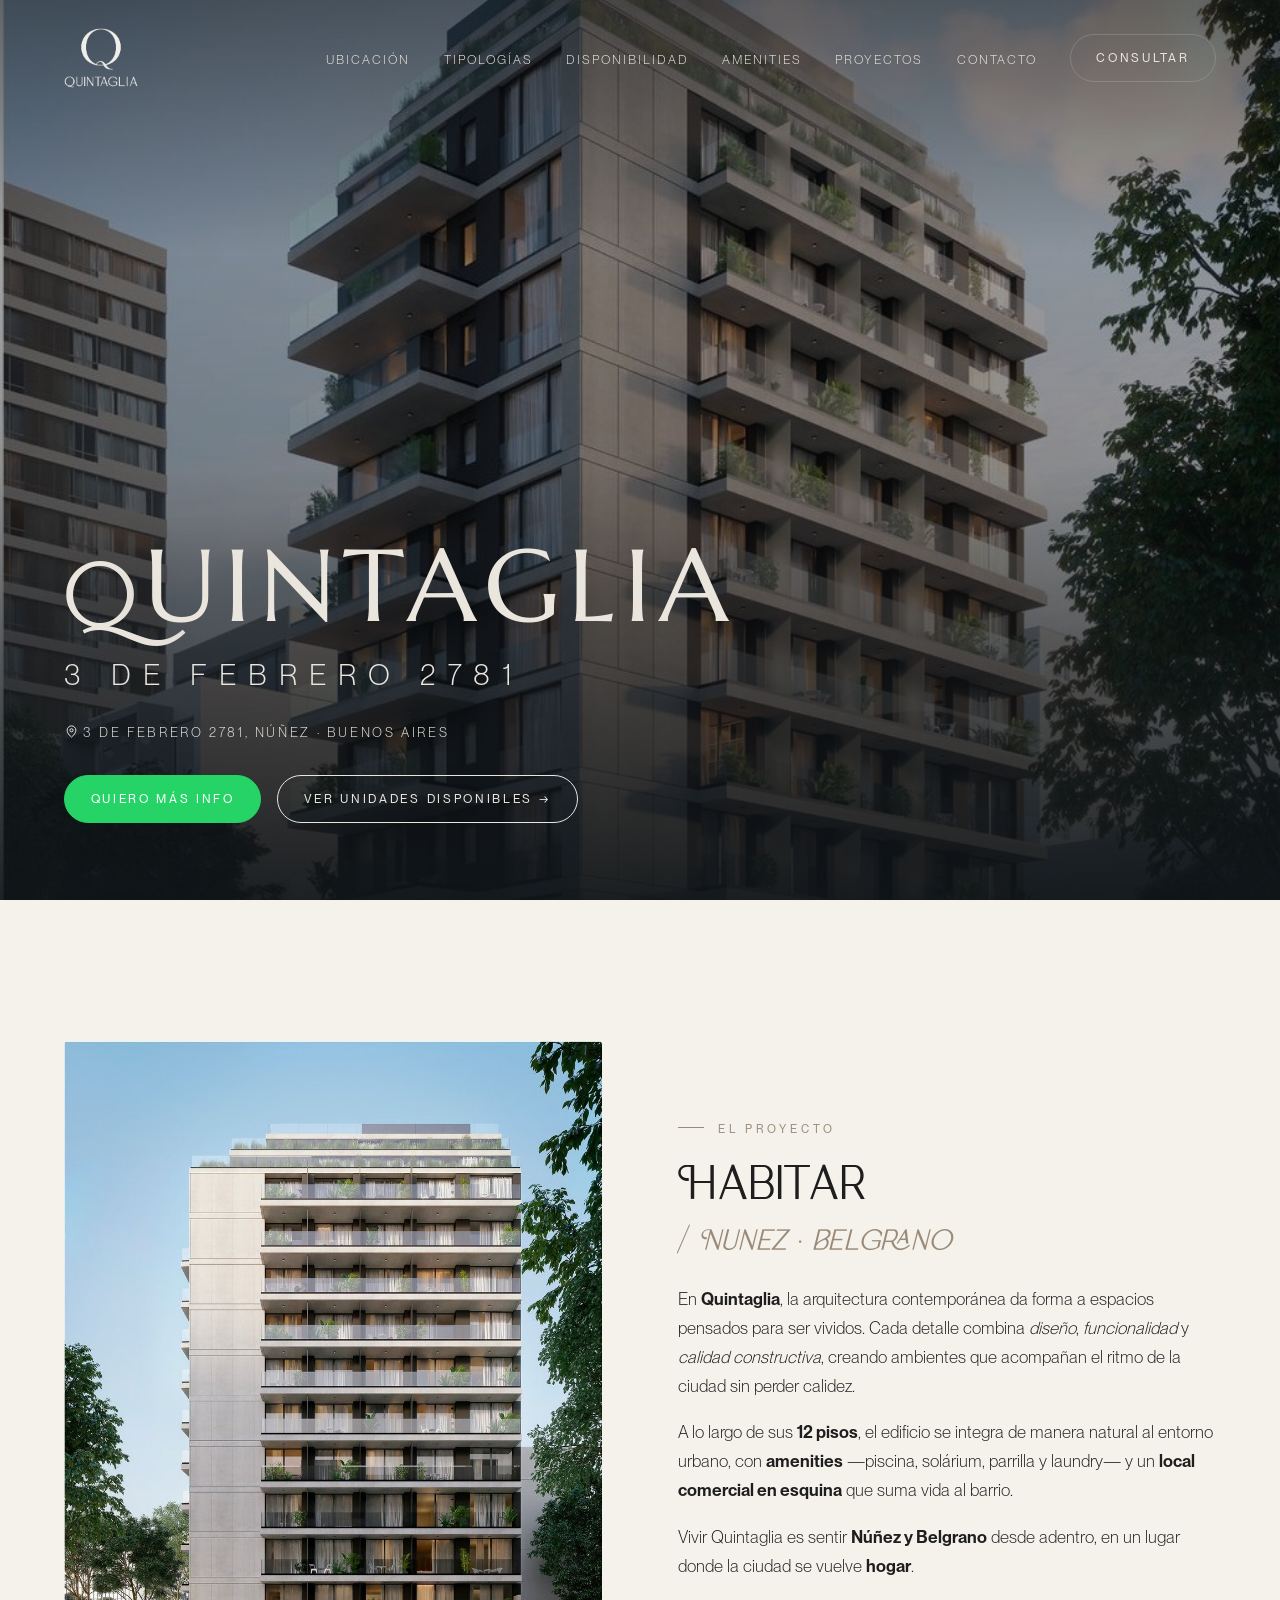
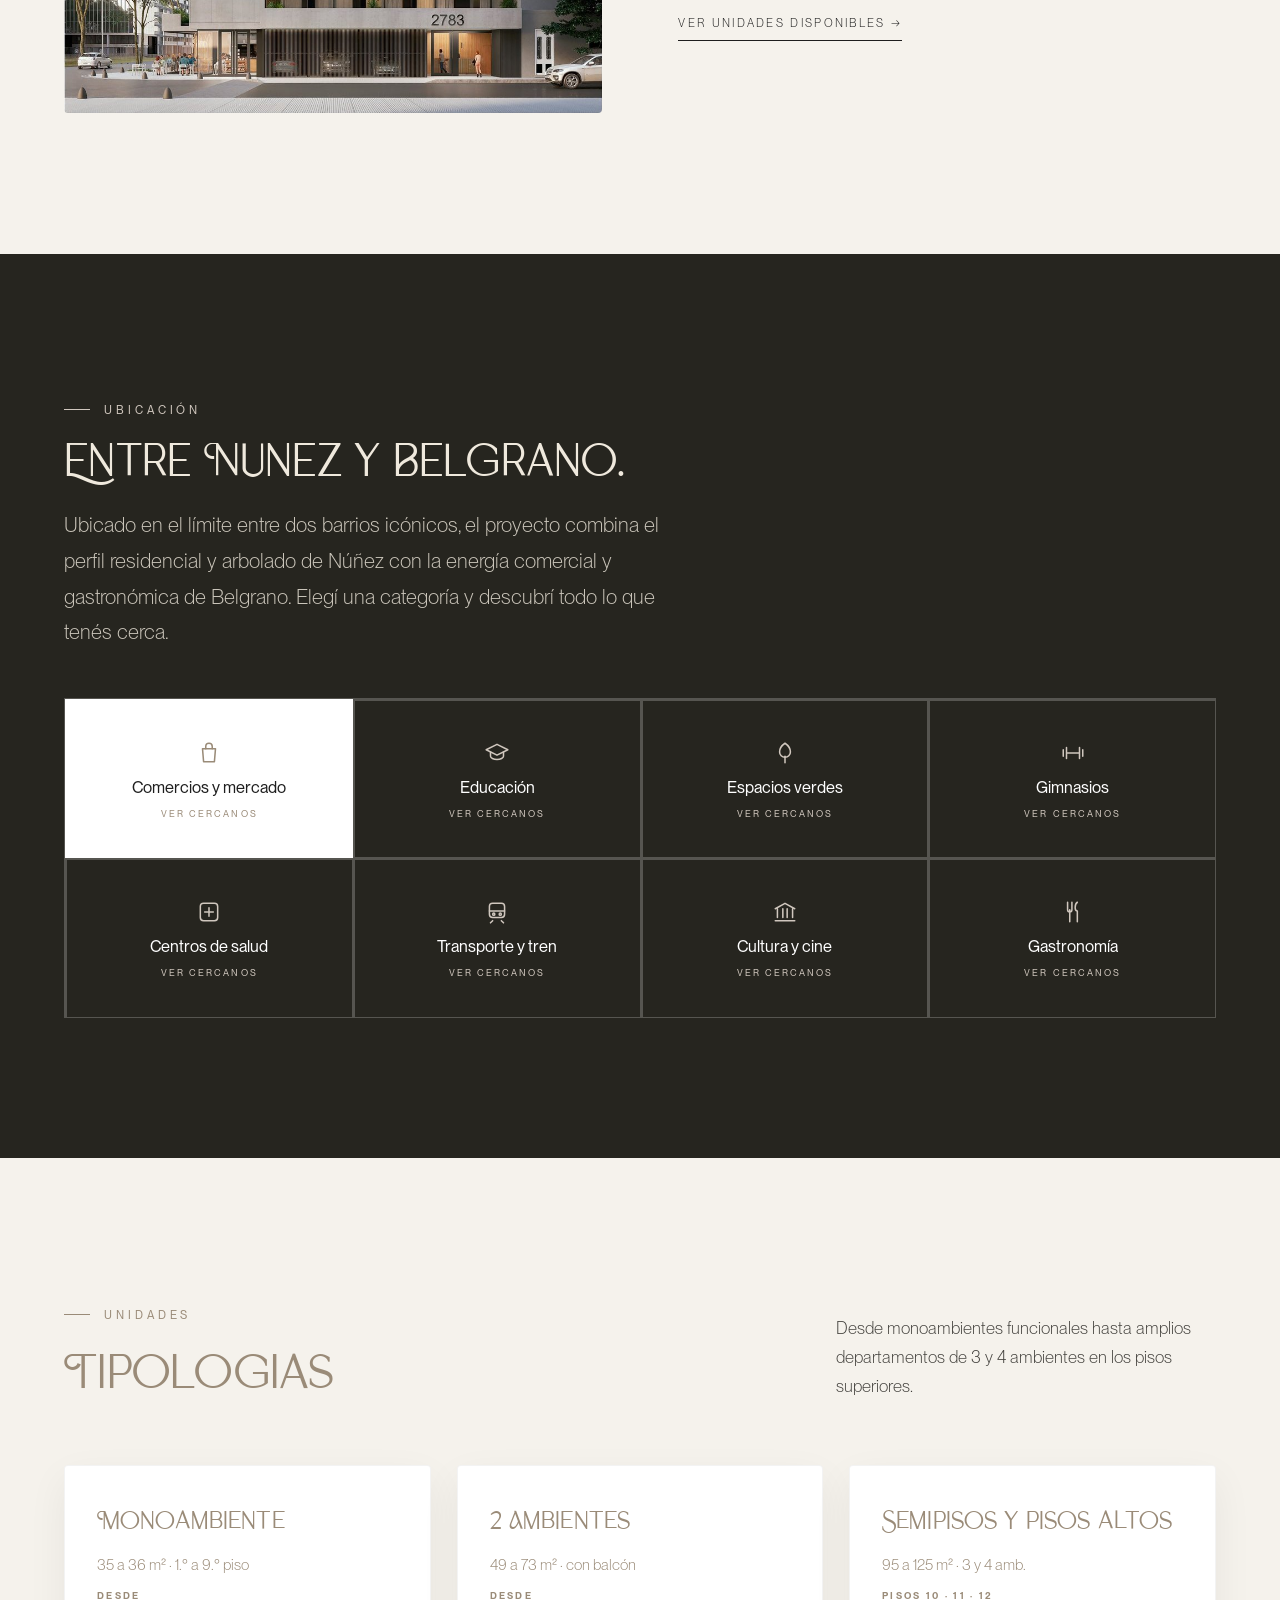
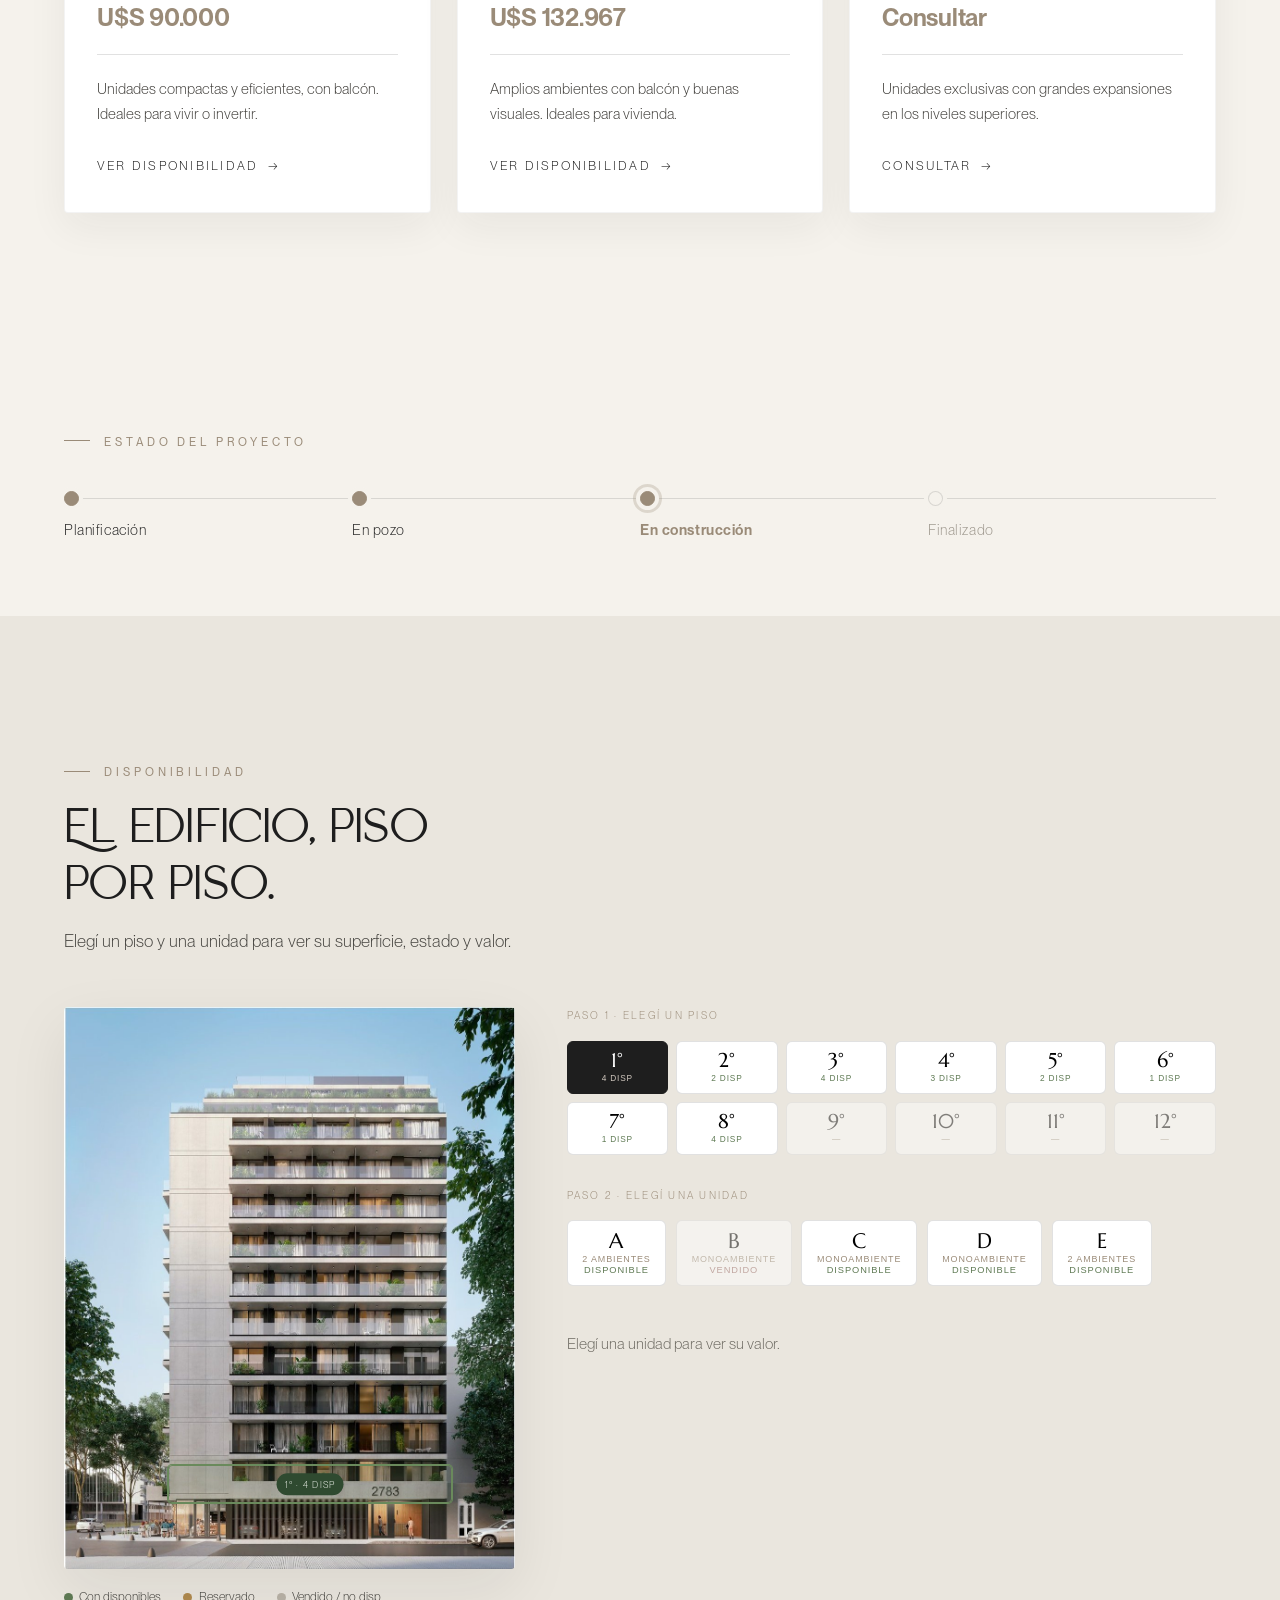
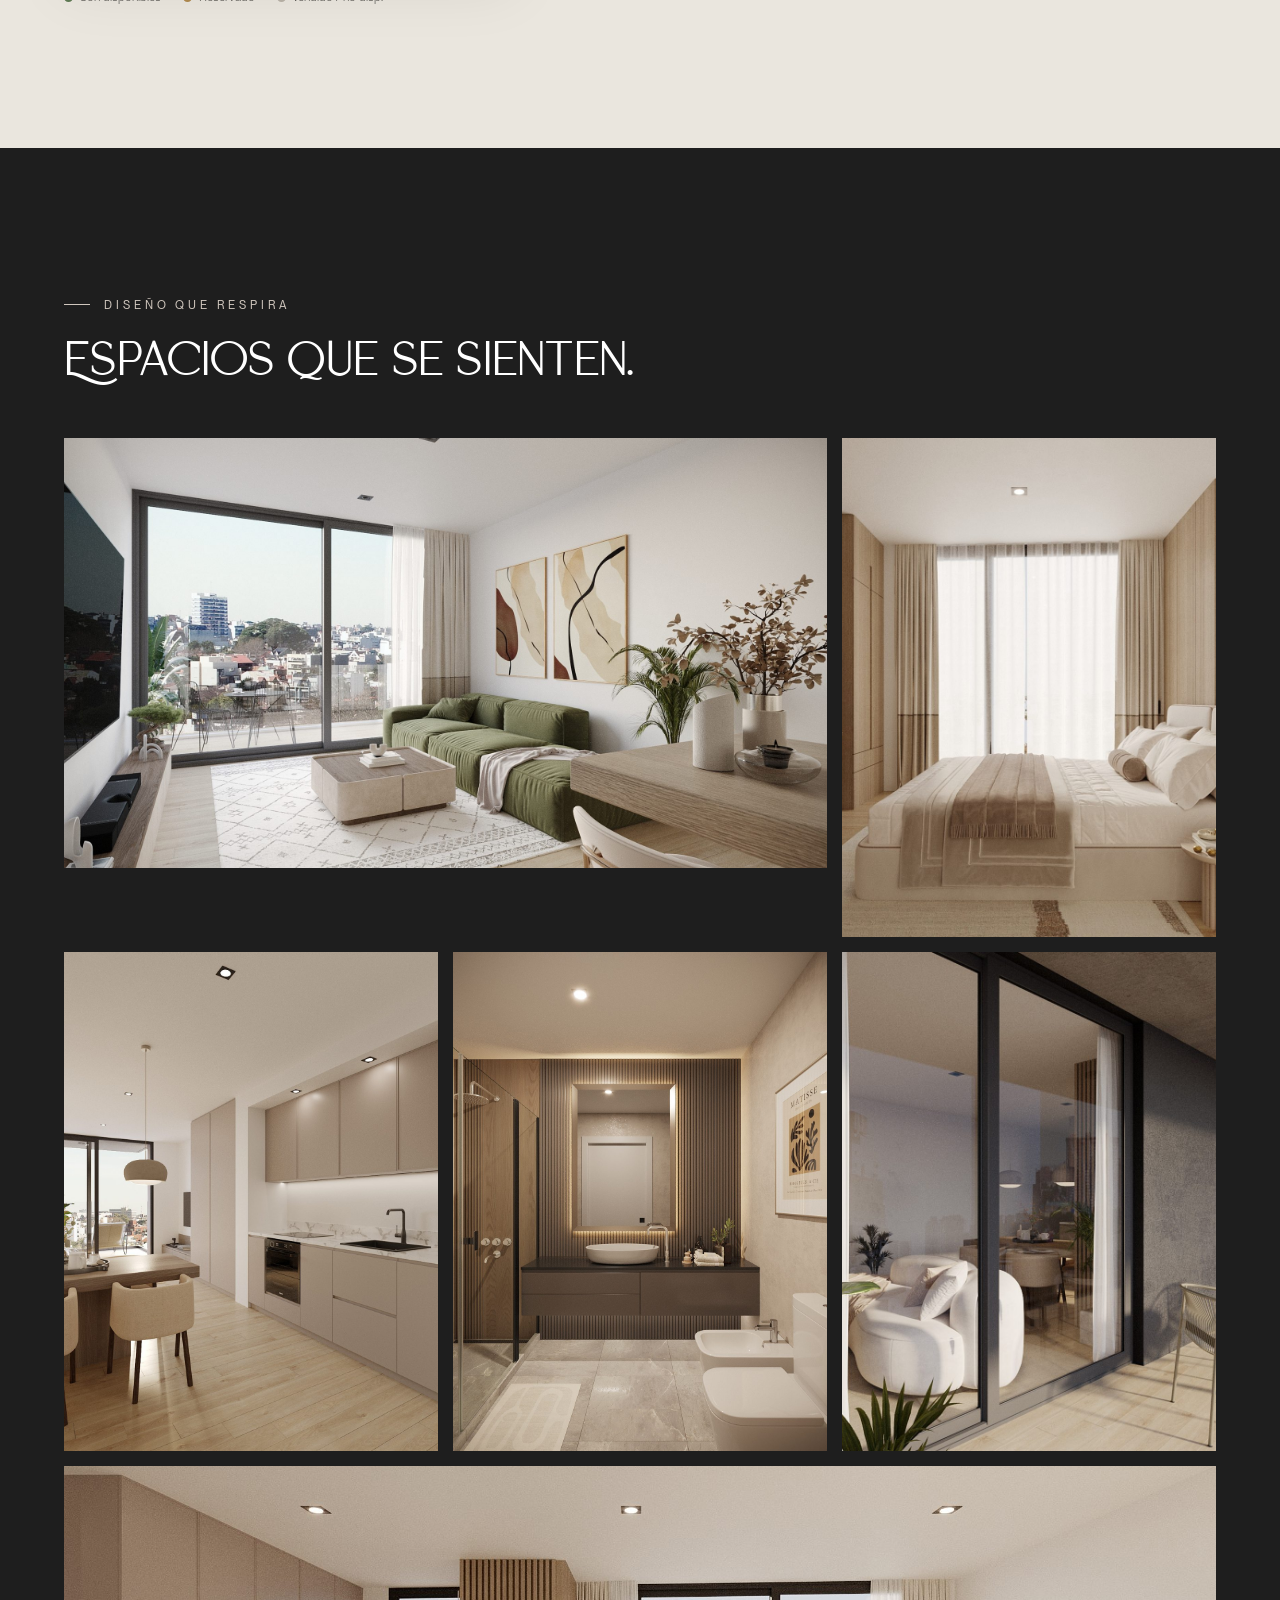
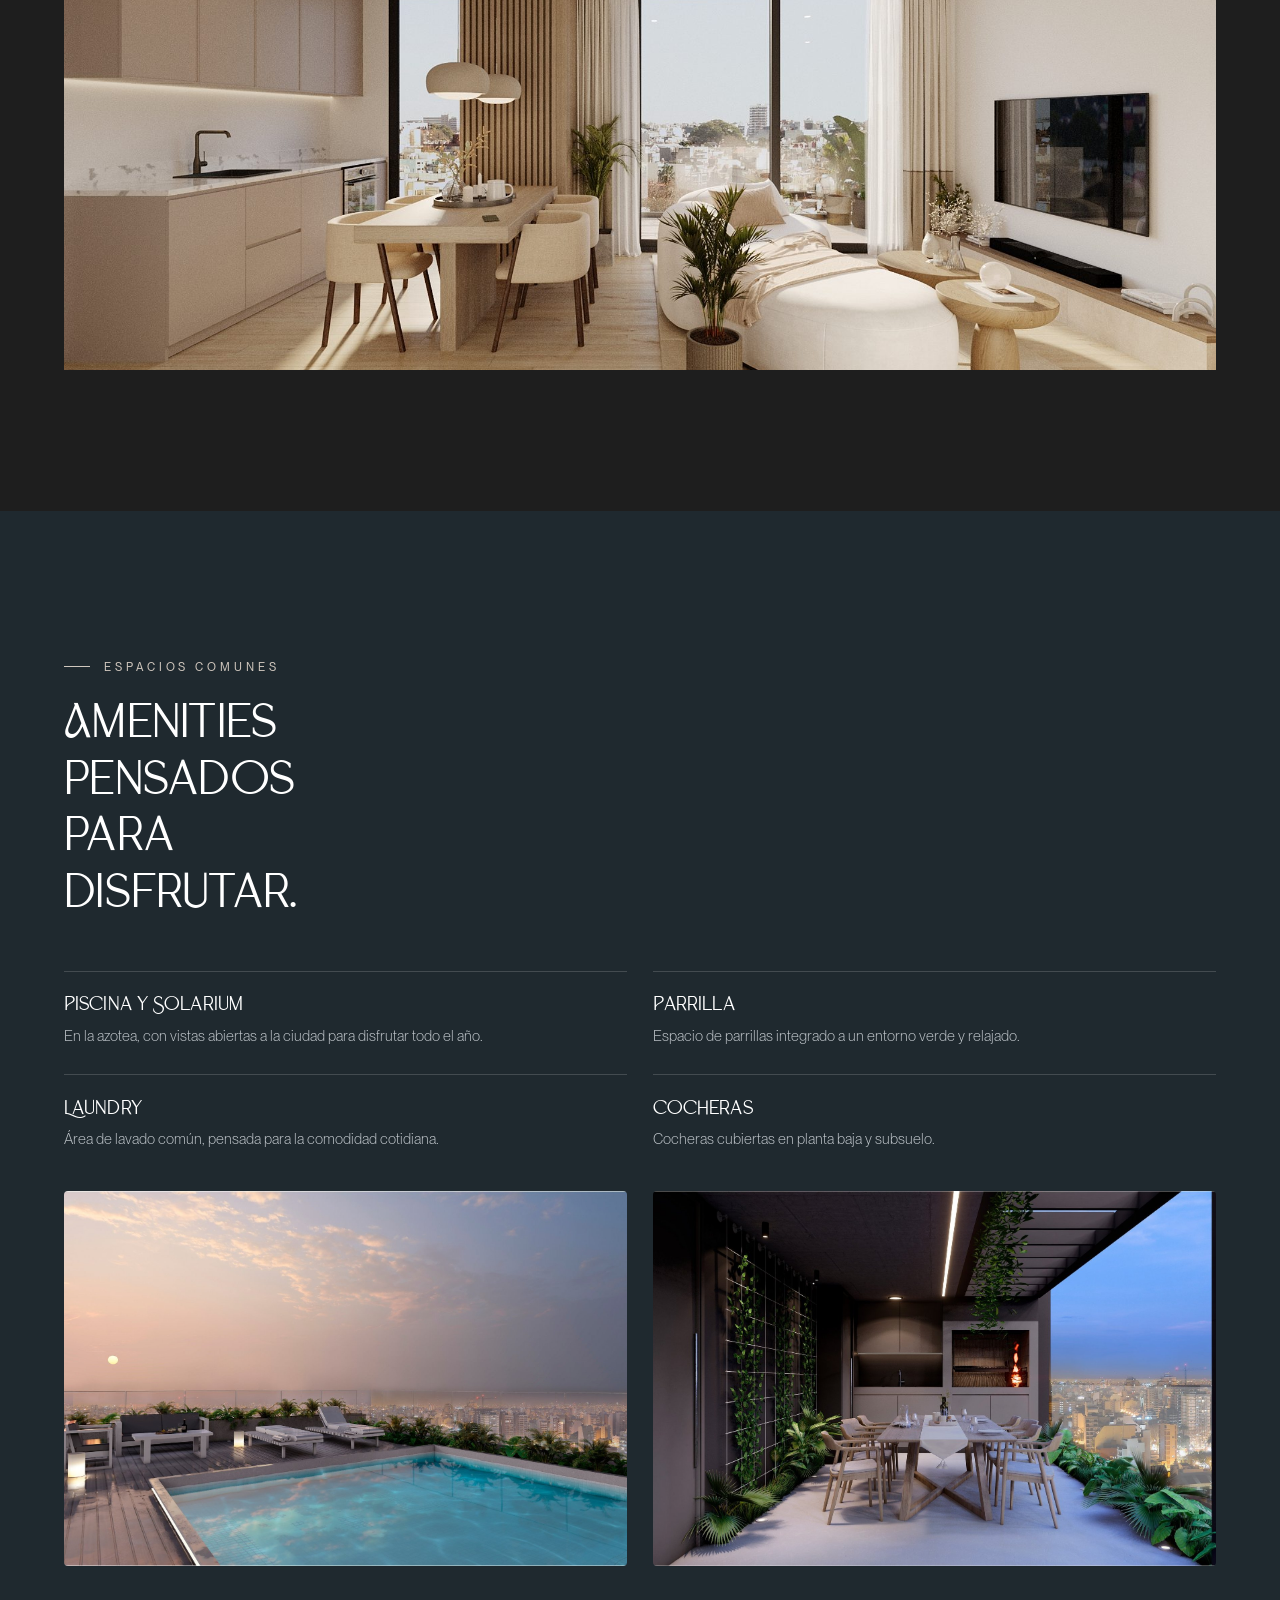
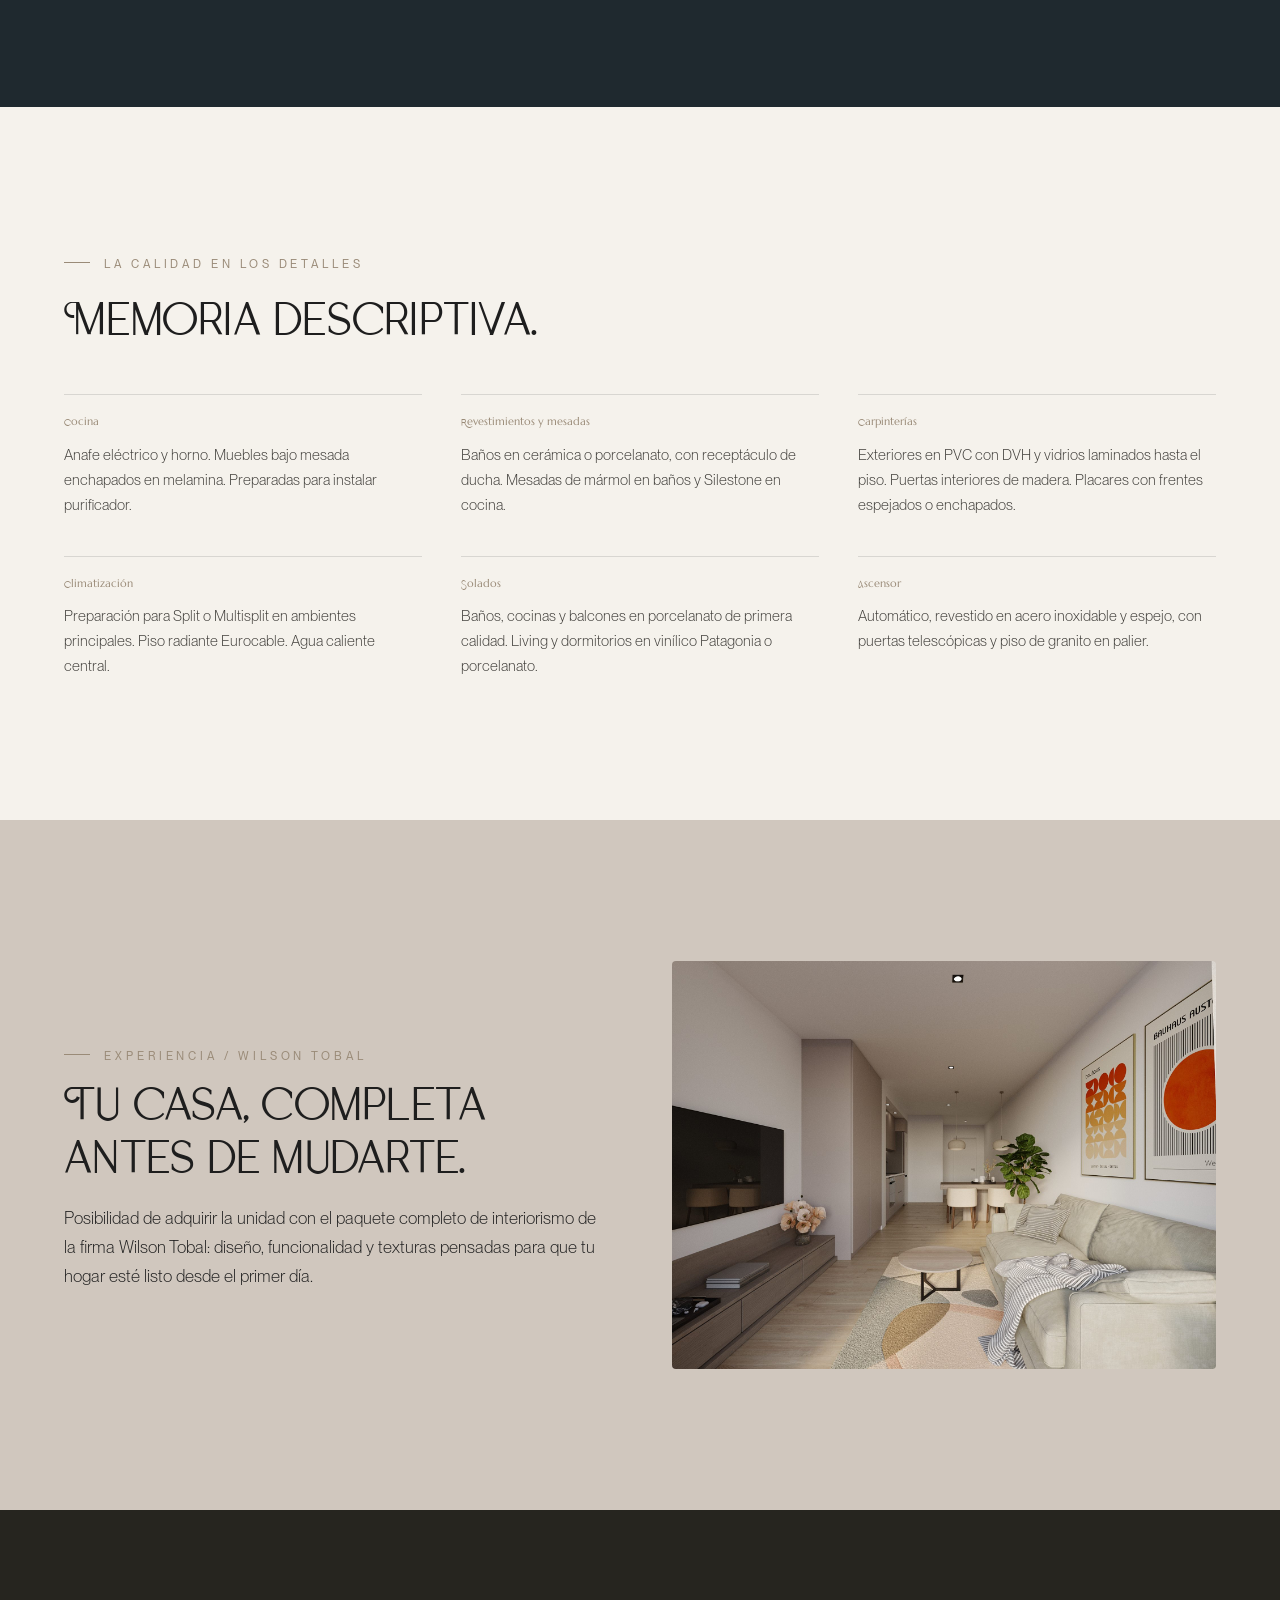
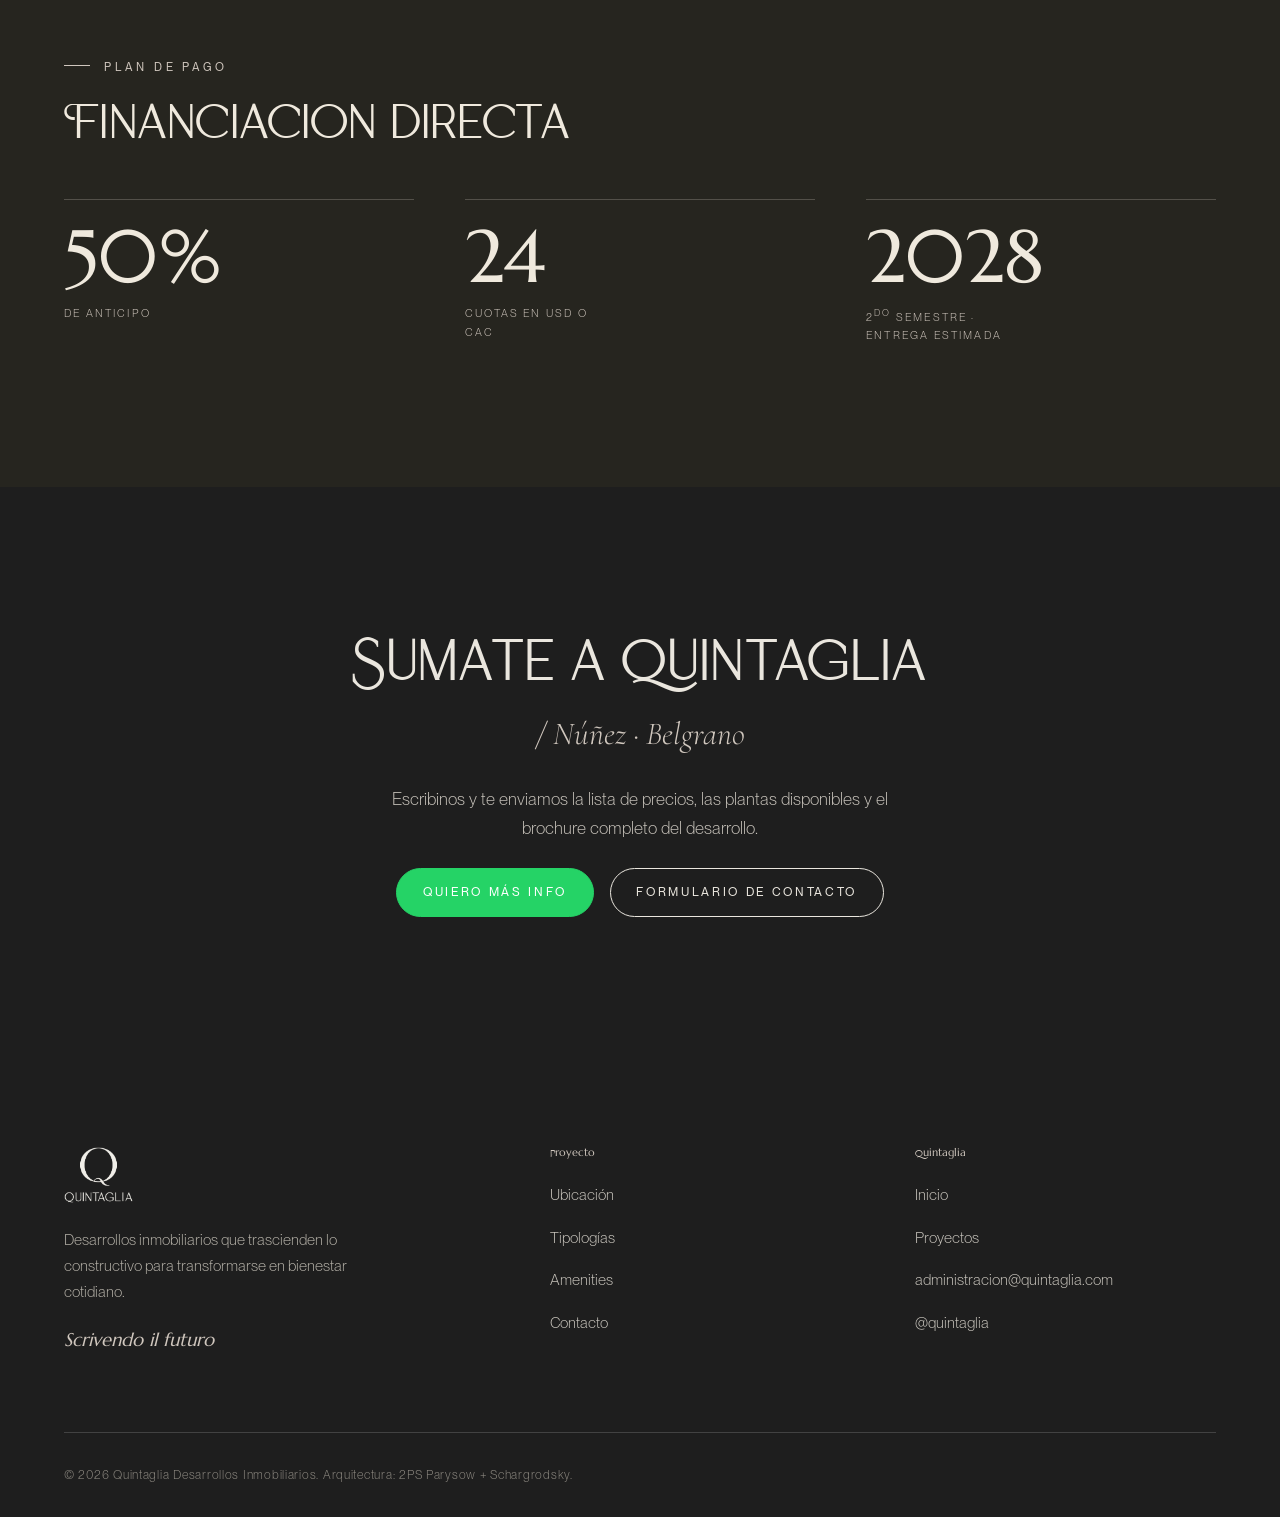
==== commit e7840798: "WIP 3DF: de-acentuar titulos Harume (Tipologias, Nunez, Financiacion, Solarium); acotar Harume a h2/" ====
--- a/proyectos/3-de-febrero-2781.html
+++ b/proyectos/3-de-febrero-2781.html
@@ -10,7 +10,7 @@
   <link href="https://fonts.googleapis.com/css2?family=Cormorant+Garamond:ital,wght@0,300;0,400;0,500;1,300;1,400&family=Hanken+Grotesk:wght@300;400;500;600&family=Inter:wght@300;400;500&family=Italiana&family=Marcellus&display=swap" rel="stylesheet">
   <link rel="icon" type="image/png" href="../assets/logo/mono-dark.png">
   <link rel="apple-touch-icon" href="../assets/logo/mono-dark.png">
-  <link rel="stylesheet" href="../styles.css?v=123">
+  <link rel="stylesheet" href="../styles.css?v=126">
 </head>
 <body class="theme-3df">
 
@@ -57,7 +57,7 @@
       <div class="pp-intro__body reveal d1">
         <span class="eyebrow">El proyecto</span>
         <h2>Habitar</h2>
-        <p class="pp-intro__sub">/ Núñez · Belgrano</p>
+        <p class="pp-intro__sub">/ Nunez · Belgrano</p>
         <p>En <strong>Quintaglia</strong>, la arquitectura contemporánea da forma a espacios pensados para ser vividos. Cada detalle combina <em>diseño</em>, <em>funcionalidad</em> y <em>calidad constructiva</em>, creando ambientes que acompañan el ritmo de la ciudad sin perder calidez.</p>
         <p>A lo largo de sus <strong>12 pisos</strong>, el edificio se integra de manera natural al entorno urbano, con <strong>amenities</strong> —piscina, solárium, parrilla y laundry— y un <strong>local comercial en esquina</strong> que suma vida al barrio.</p>
         <p>Vivir Quintaglia es sentir <strong>Núñez y Belgrano</strong> desde adentro, en un lugar donde la ciudad se vuelve <strong>hogar</strong>.</p>
@@ -71,7 +71,7 @@
     <div class="wrap">
       <div class="pp-loc__top reveal">
         <span class="eyebrow">Ubicación</span>
-        <h2>Entre Núñez y Belgrano.</h2>
+        <h2>Entre Nunez y Belgrano.</h2>
         <p class="lead">Ubicado en el límite entre dos barrios icónicos, el proyecto combina el perfil residencial y arbolado de Núñez con la energía comercial y gastronómica de Belgrano. Elegí una categoría y descubrí todo lo que tenés cerca.</p>
       </div>
 
@@ -213,7 +213,7 @@
       <div class="section-head">
         <div>
           <span class="eyebrow reveal">Unidades</span>
-          <h2 class="reveal d1" style="margin-top:1rem; font-size:clamp(2rem,4.4vw,3.4rem)">Tipologías</h2>
+          <h2 class="reveal d1" style="margin-top:1rem; font-size:clamp(2rem,4.4vw,3.4rem)">Tipologias</h2>
         </div>
         <p class="reveal d2">Desde monoambientes funcionales hasta amplios departamentos de 3 y 4 ambientes en los pisos superiores.</p>
       </div>
@@ -416,7 +416,7 @@
         <h2 class="reveal d1">Amenities pensados para disfrutar.</h2>
       </div>
       <div class="pp-amen__grid">
-        <div class="pp-amen__feat reveal"><h3>Piscina y Solárium</h3><p>En la azotea, con vistas abiertas a la ciudad para disfrutar todo el año.</p></div>
+        <div class="pp-amen__feat reveal"><h3>Piscina y Solarium</h3><p>En la azotea, con vistas abiertas a la ciudad para disfrutar todo el año.</p></div>
         <div class="pp-amen__feat reveal d1"><h3>Parrilla</h3><p>Espacio de parrillas integrado a un entorno verde y relajado.</p></div>
         <div class="pp-amen__feat reveal d2"><h3>Laundry</h3><p>Área de lavado común, pensada para la comodidad cotidiana.</p></div>
         <div class="pp-amen__feat reveal d3"><h3>Cocheras</h3><p>Cocheras cubiertas en planta baja y subsuelo.</p></div>
@@ -460,7 +460,7 @@
   <section class="pp-finance" id="financiacion">
     <div class="wrap">
       <span class="eyebrow reveal">Plan de pago</span>
-      <h2 class="reveal d1">Financiación directa</h2>
+      <h2 class="reveal d1">Financiacion directa</h2>
       <div class="fin-stats reveal d2">
         <div><span class="fn">50%</span><span class="fl">De anticipo</span></div>
         <div><span class="fn">24</span><span class="fl">Cuotas en USD o CAC</span></div>
@@ -517,6 +517,6 @@
   </footer>
 
   <div class="lightbox" id="lightbox"><img src="" alt=""></div>
-  <script src="../script.js?v=123"></script>
+  <script src="../script.js?v=126"></script>
 </body>
 </html>
--- a/styles.css
+++ b/styles.css
@@ -738,8 +738,9 @@
 .pp-intro__wrap { display:grid; grid-template-columns:1fr 1fr; gap:clamp(2rem,6vw,5rem); align-items:center; }
 .pp-intro__wrap .pp-intro__img { margin-top:0; aspect-ratio:4/5; }
 .pp-intro__body .eyebrow { margin-bottom:1rem; display:inline-block; }
-.pp-intro__sub { font-family:"Cormorant Garamond","Times New Roman",serif; font-style:italic;
-  font-size:clamp(1.3rem,2.6vw,2rem); color:var(--accent); margin:-.2rem 0 1.5rem; letter-spacing:.01em; }
+.pp-intro__sub { font-family:"Harume Roman","Cormorant Garamond",serif; font-style:italic; font-weight:250;
+  font-size:clamp(1.3rem,2.6vw,2rem); color:var(--accent); margin:.1rem 0 1.5rem; letter-spacing:.02em;
+  font-feature-settings:"liga" 1,"dlig" 1,"calt" 1; text-transform:none; }
 .pp-intro__body p { margin-bottom:1.1rem; }
 .pp-intro__body em { font-style:italic; }
 .pp-intro__link { font-family:var(--sans); font-size:.72rem; letter-spacing:.2em; text-transform:uppercase;
@@ -983,7 +984,7 @@
 @font-face {
   font-family: "Harume Roman";
   src: url("assets/fonts/HarumeRoman.woff2") format("woff2");
-  font-weight: 400; font-style: normal; font-display: swap;
+  font-weight: 100 900; font-style: normal; font-display: swap;
 }
 @font-face {
   font-family: "Neue Montreal";
@@ -1043,7 +1044,11 @@
   text-transform: uppercase; letter-spacing: .08em;
 }
 .theme-3df h1::first-letter { font-family: "Harume Roman", "Italiana", serif; }
-.theme-3df h2, .theme-3df h3, .theme-3df h4 {
+.theme-3df h2, .theme-3df h3 {
+  font-family: "Harume Roman", "Cormorant Garamond", "Italiana", serif;
+  font-weight: 300; letter-spacing: .005em; text-transform: none;
+}
+.theme-3df h4 {
   font-family: var(--serif); font-weight: 400; letter-spacing: 0; text-transform: none;
 }
 .theme-3df h2::first-letter, .theme-3df h3::first-letter, .theme-3df h4::first-letter {
@@ -1060,12 +1065,17 @@
    pero renderizada en limpio (sin ligaduras dlig) y a tamaño moderado. Así se ve
    elegante con swashes sólo en algunas letras (A, R, Q), no grotesca. El texto no
    lleva acentos porque Harume no los tiene. */
+/* Hero: Harume itálica LIMPIA. El secreto de la referencia: el texto va en
+   MINÚSCULA y SIN text-transform. Harume es caja alta, pero sus glifos de
+   minúscula son los limpios (sin swashes); los de mayúscula son los swashy.
+   Por eso la frase va en minúscula en el HTML. */
 .hero--home h1 {
-  font-family: "Tenor Sans", "Marcellus", "Italiana", sans-serif;
+  font-family: "Harume Roman", "Cormorant Garamond", "Italiana", serif;
   font-style: italic;
-  text-transform: uppercase; font-weight: 400;
-  font-size: clamp(2rem, 4.8vw, 3.3rem); line-height: 1.2; letter-spacing: .09em;
-  max-width: 24ch;
+  text-transform: none; font-weight: 250;
+  font-feature-settings: "liga" 1, "dlig" 1, "calt" 1;
+  font-size: clamp(2rem, 4.6vw, 3.2rem); line-height: 1.15; letter-spacing: .01em;
+  max-width: 22ch;
 }
 .hero--home .pp-hero__loc {
   font-family: "Cormorant Garamond", "Times New Roman", serif;
@@ -1087,7 +1097,7 @@
 @font-face {
   font-family: "Harume Roman";
   src: url("assets/fonts/HarumeRoman.woff2") format("woff2");
-  font-weight: 400; font-style: normal; font-display: swap;
+  font-weight: 100 900; font-style: normal; font-display: swap;
 }
 @font-face {
   font-family: "Neue Montreal";
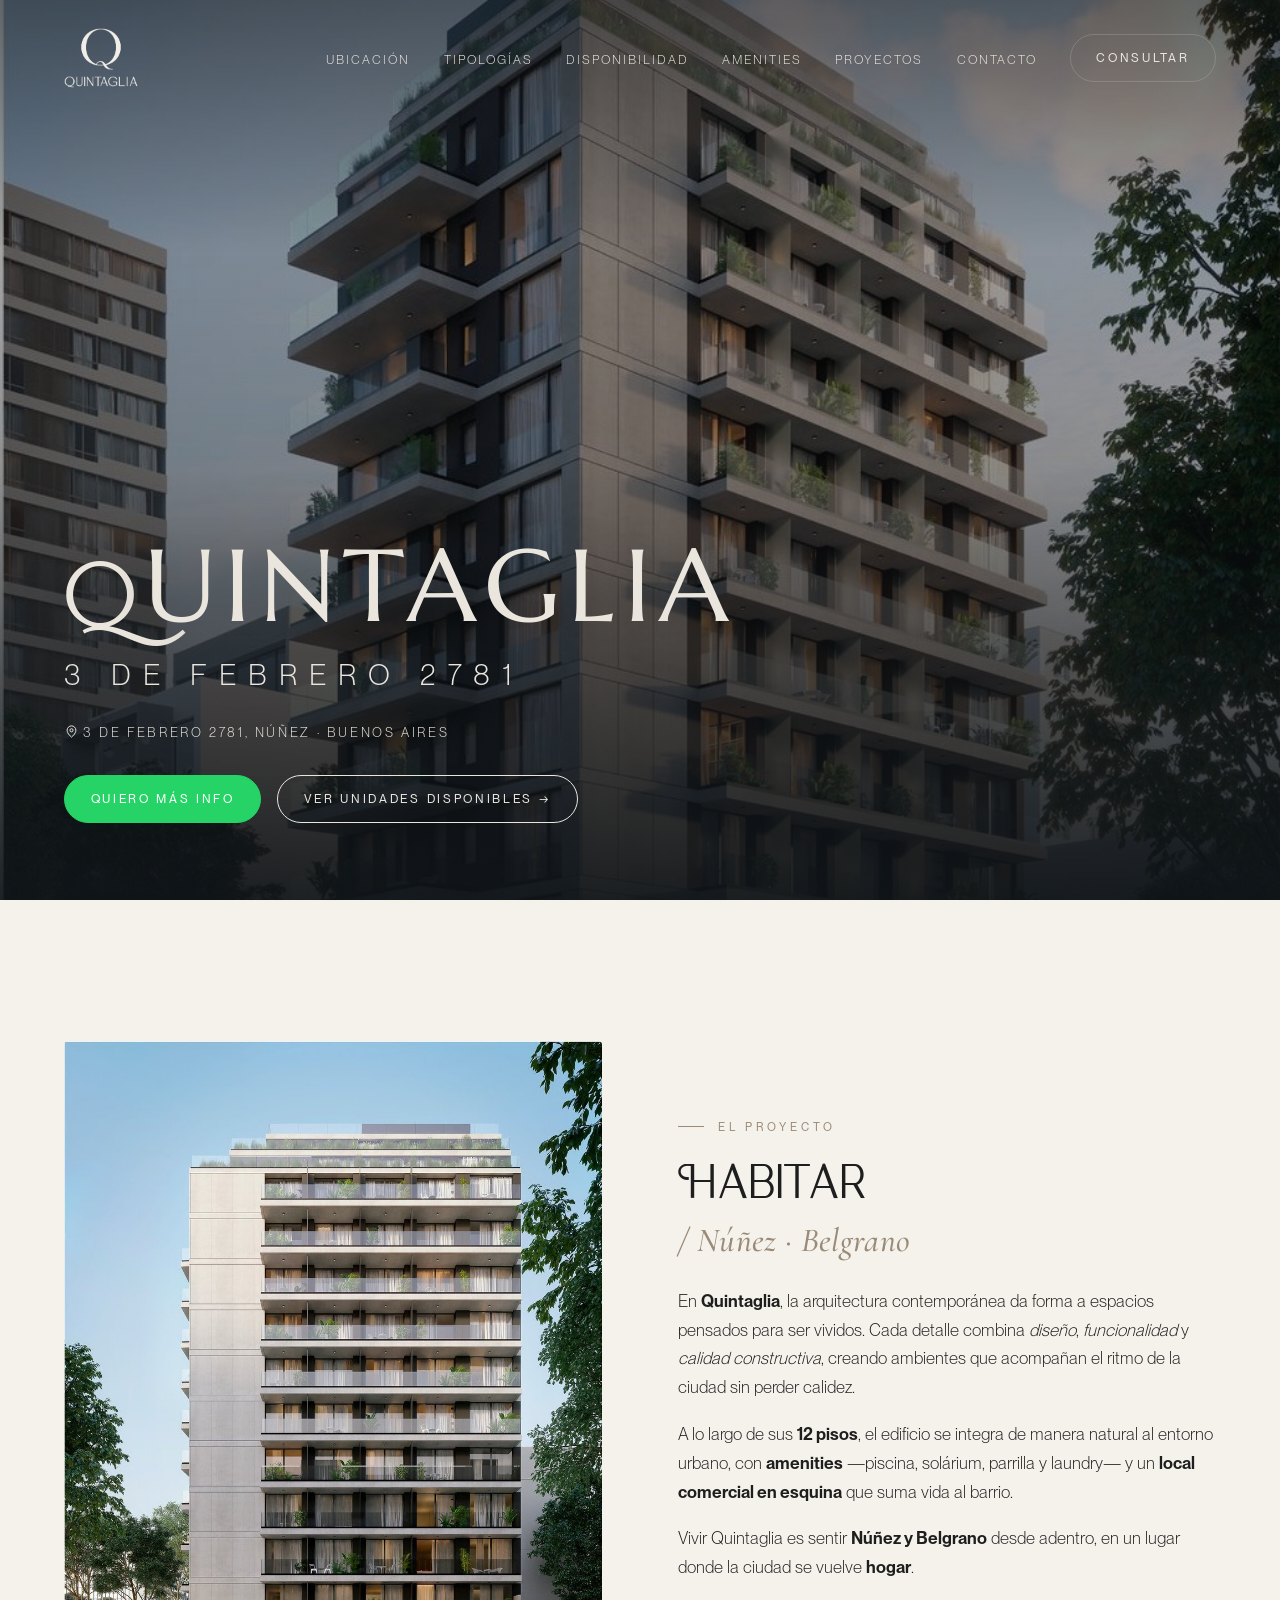
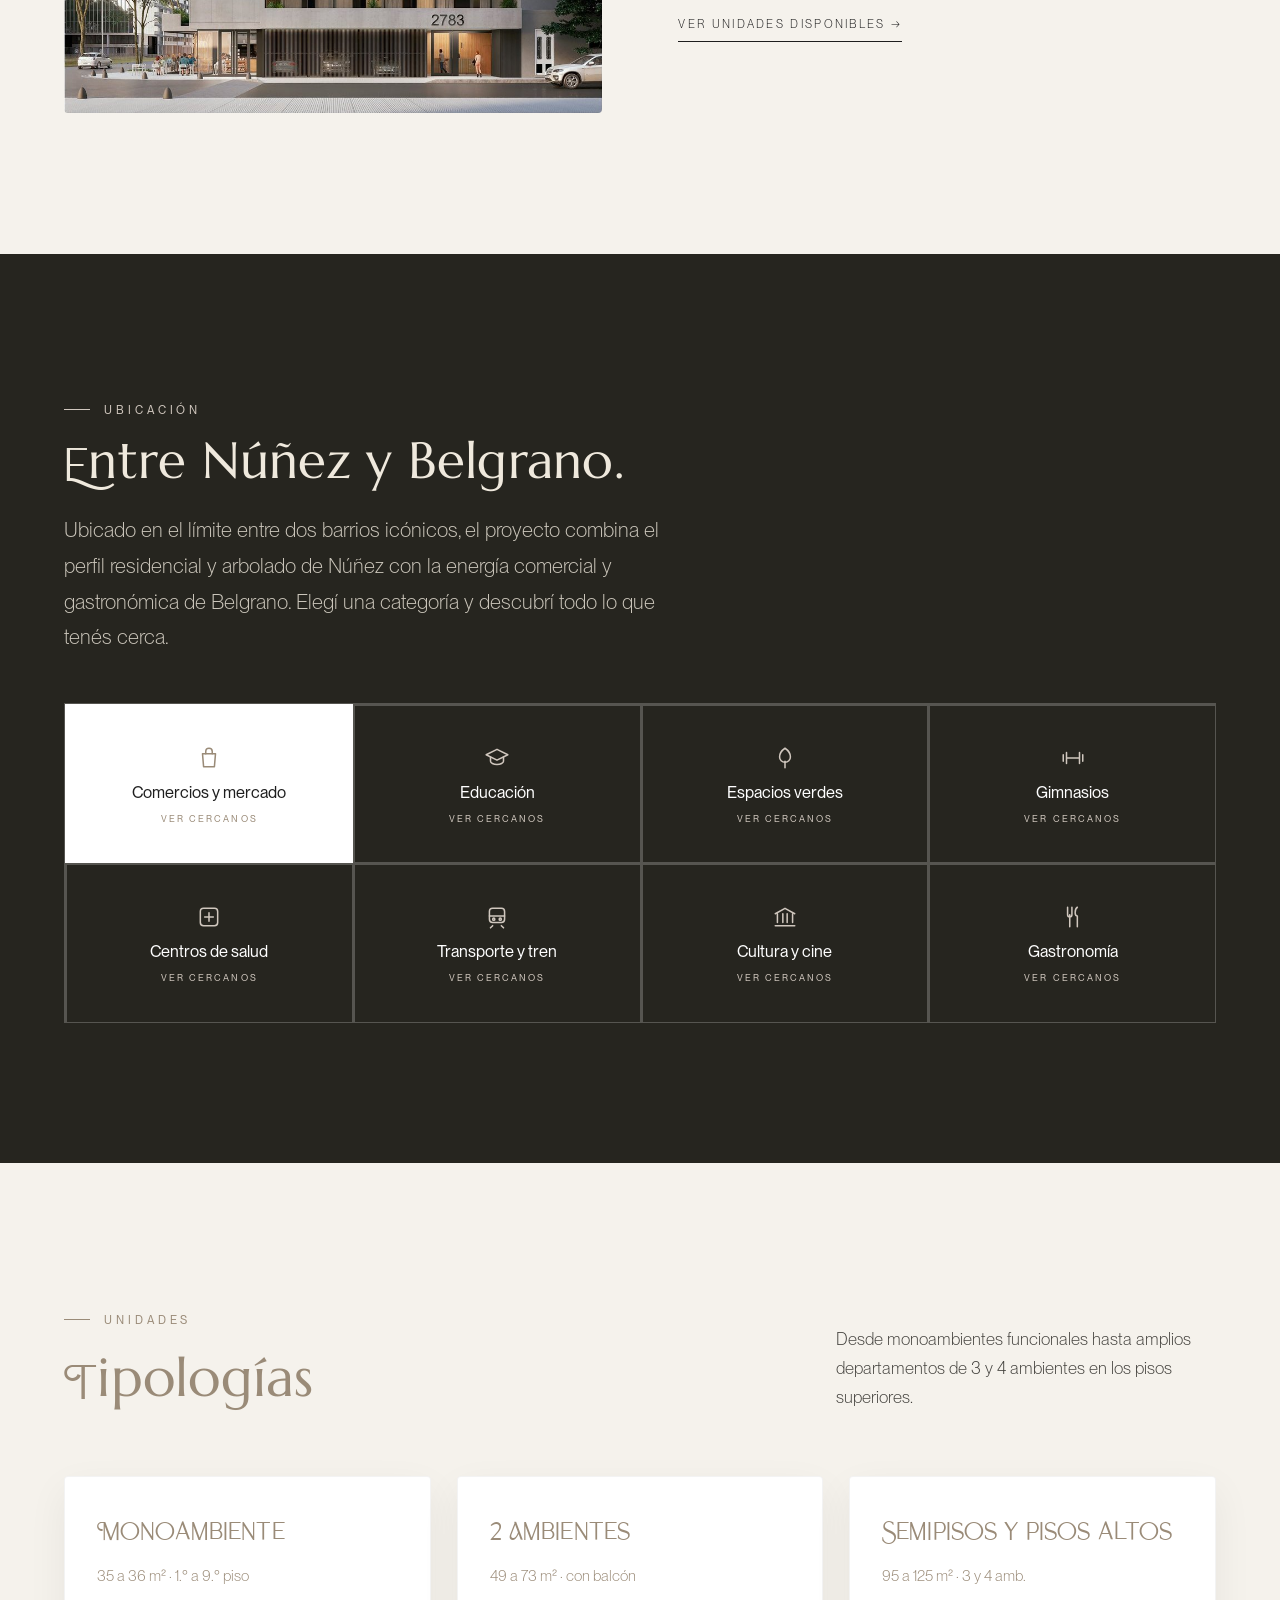
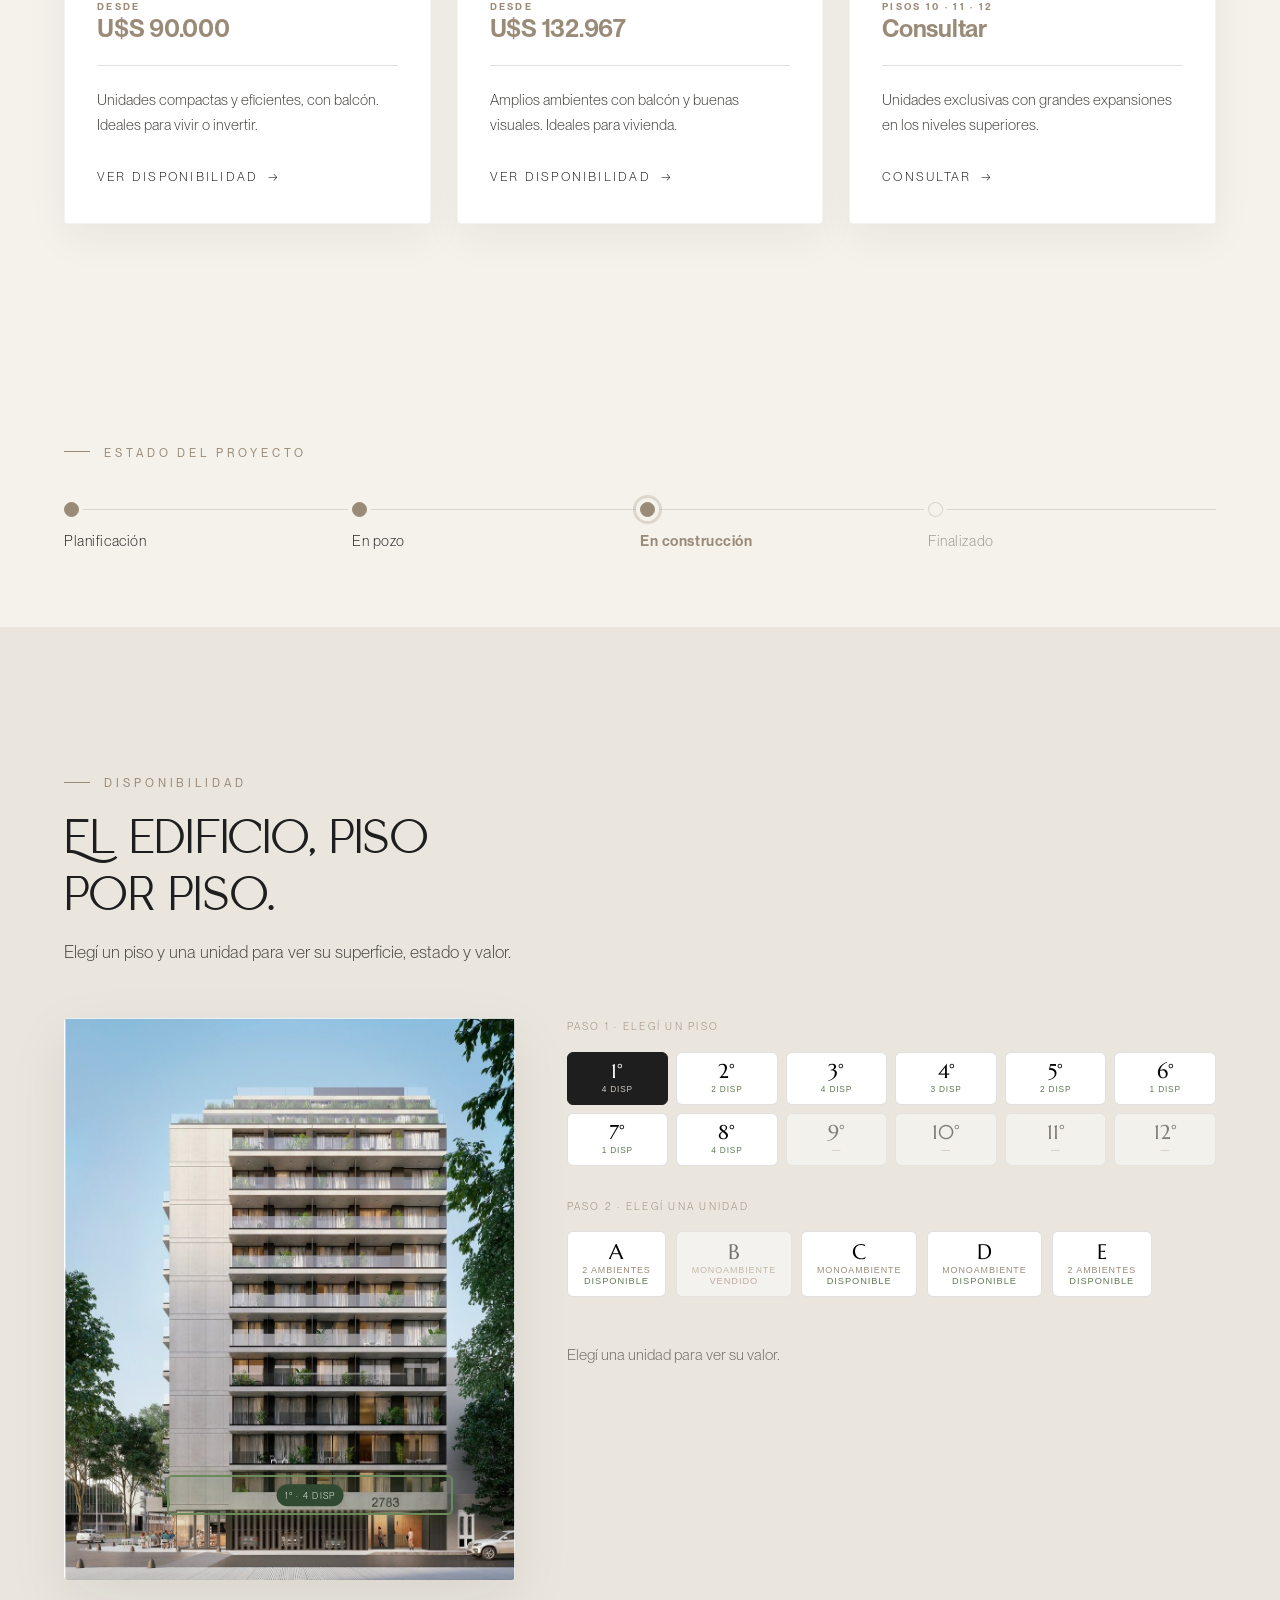
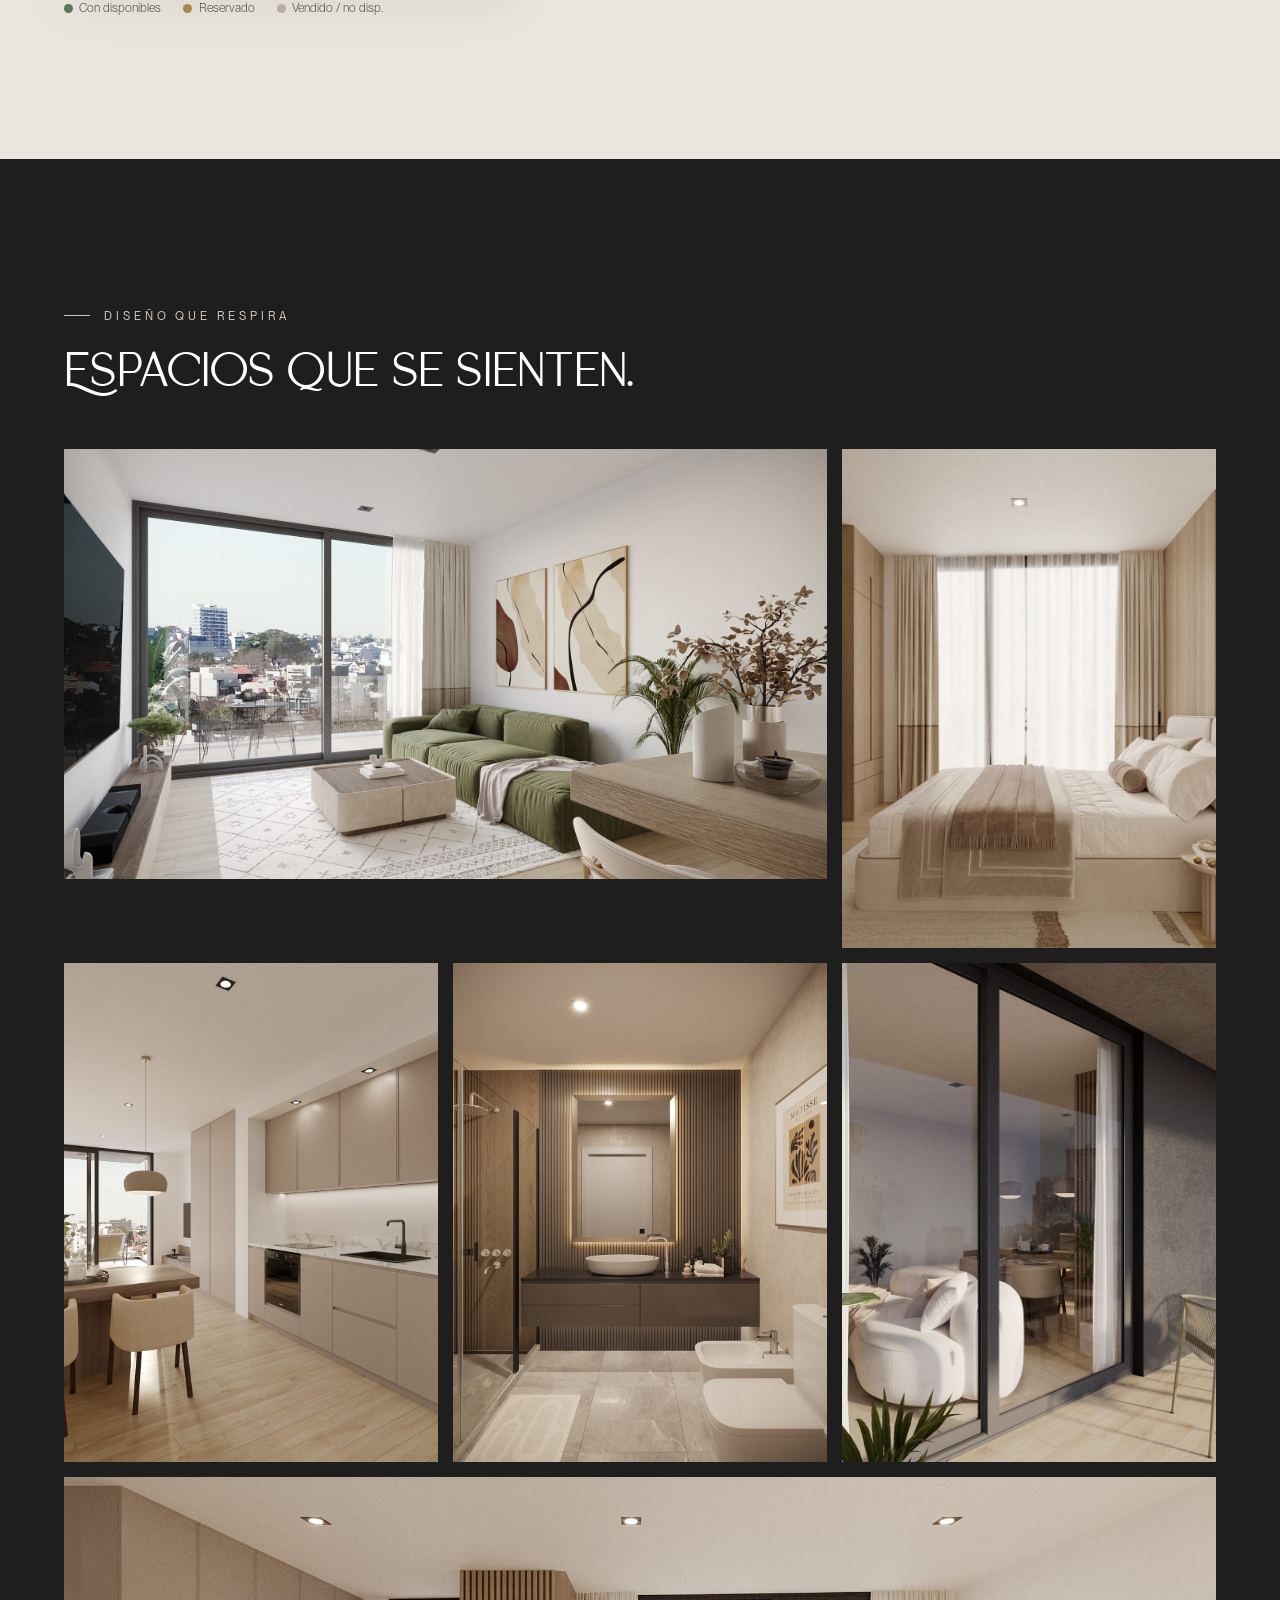
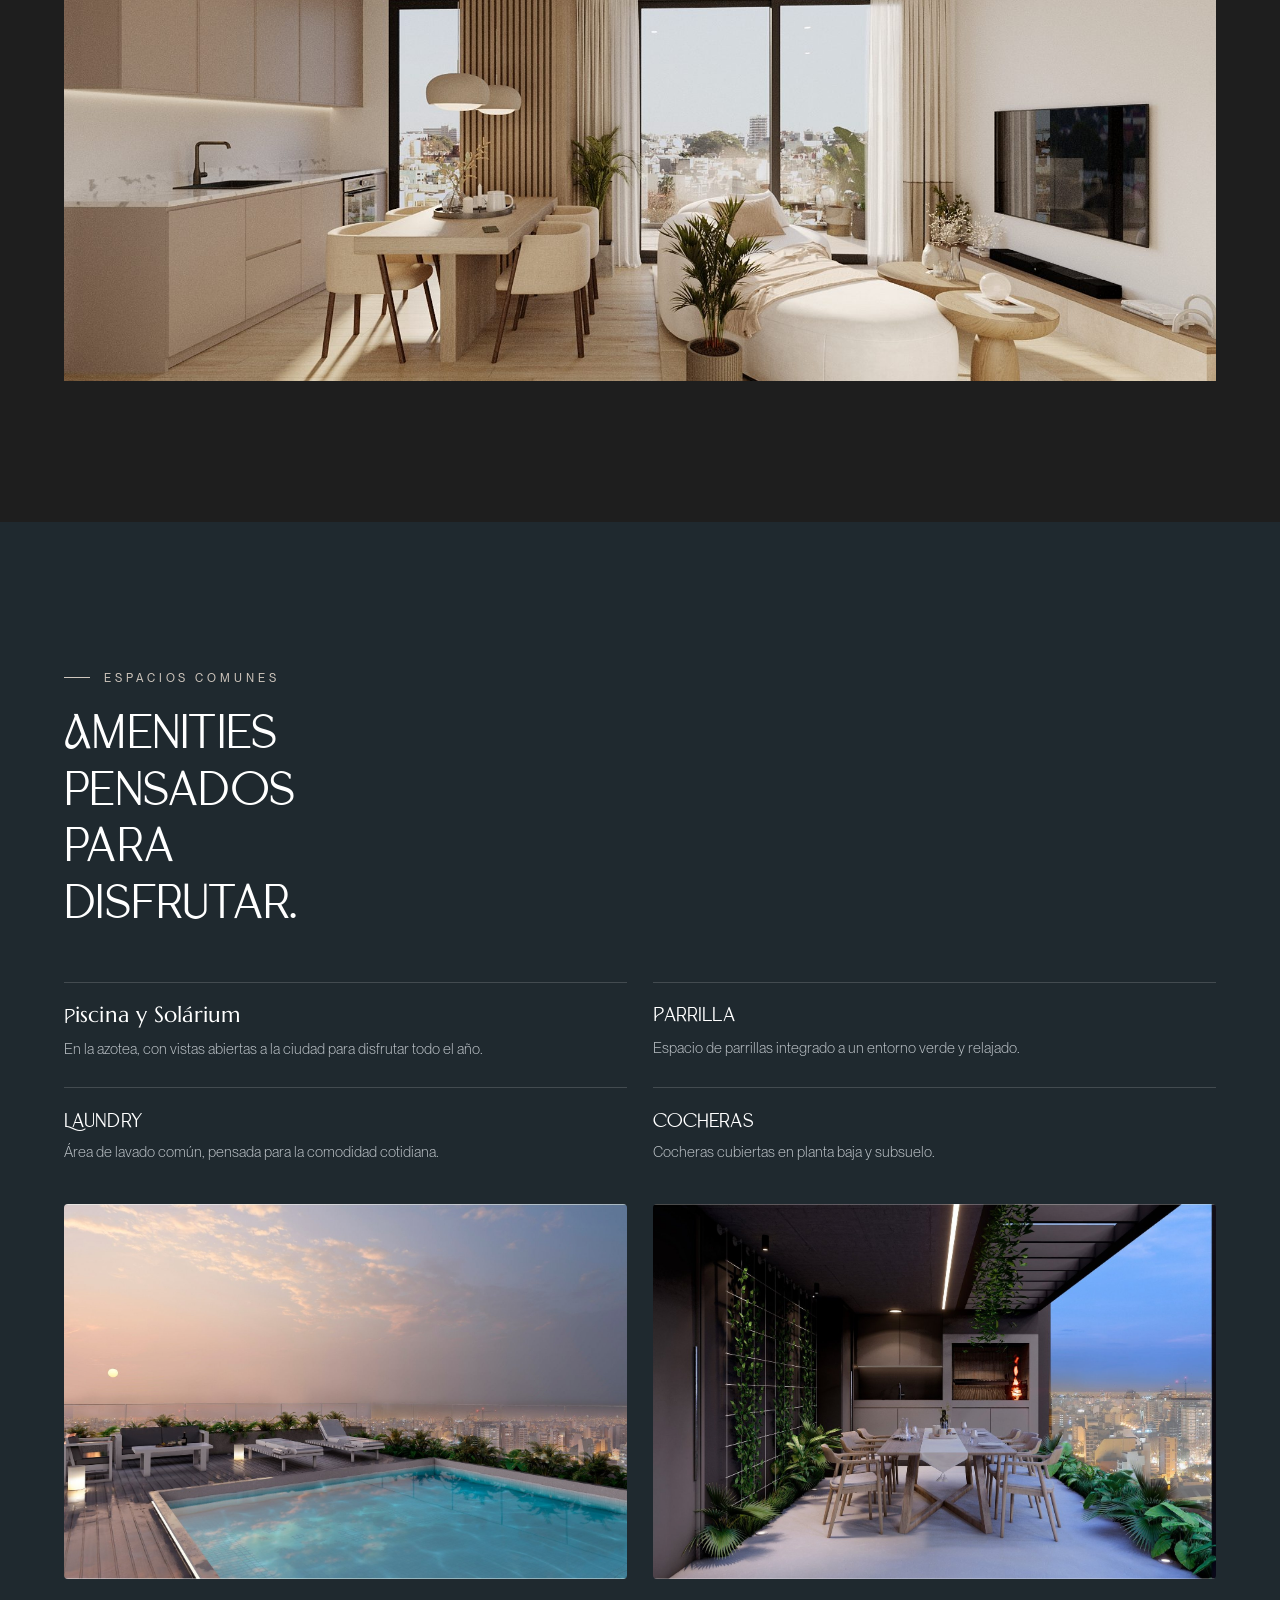
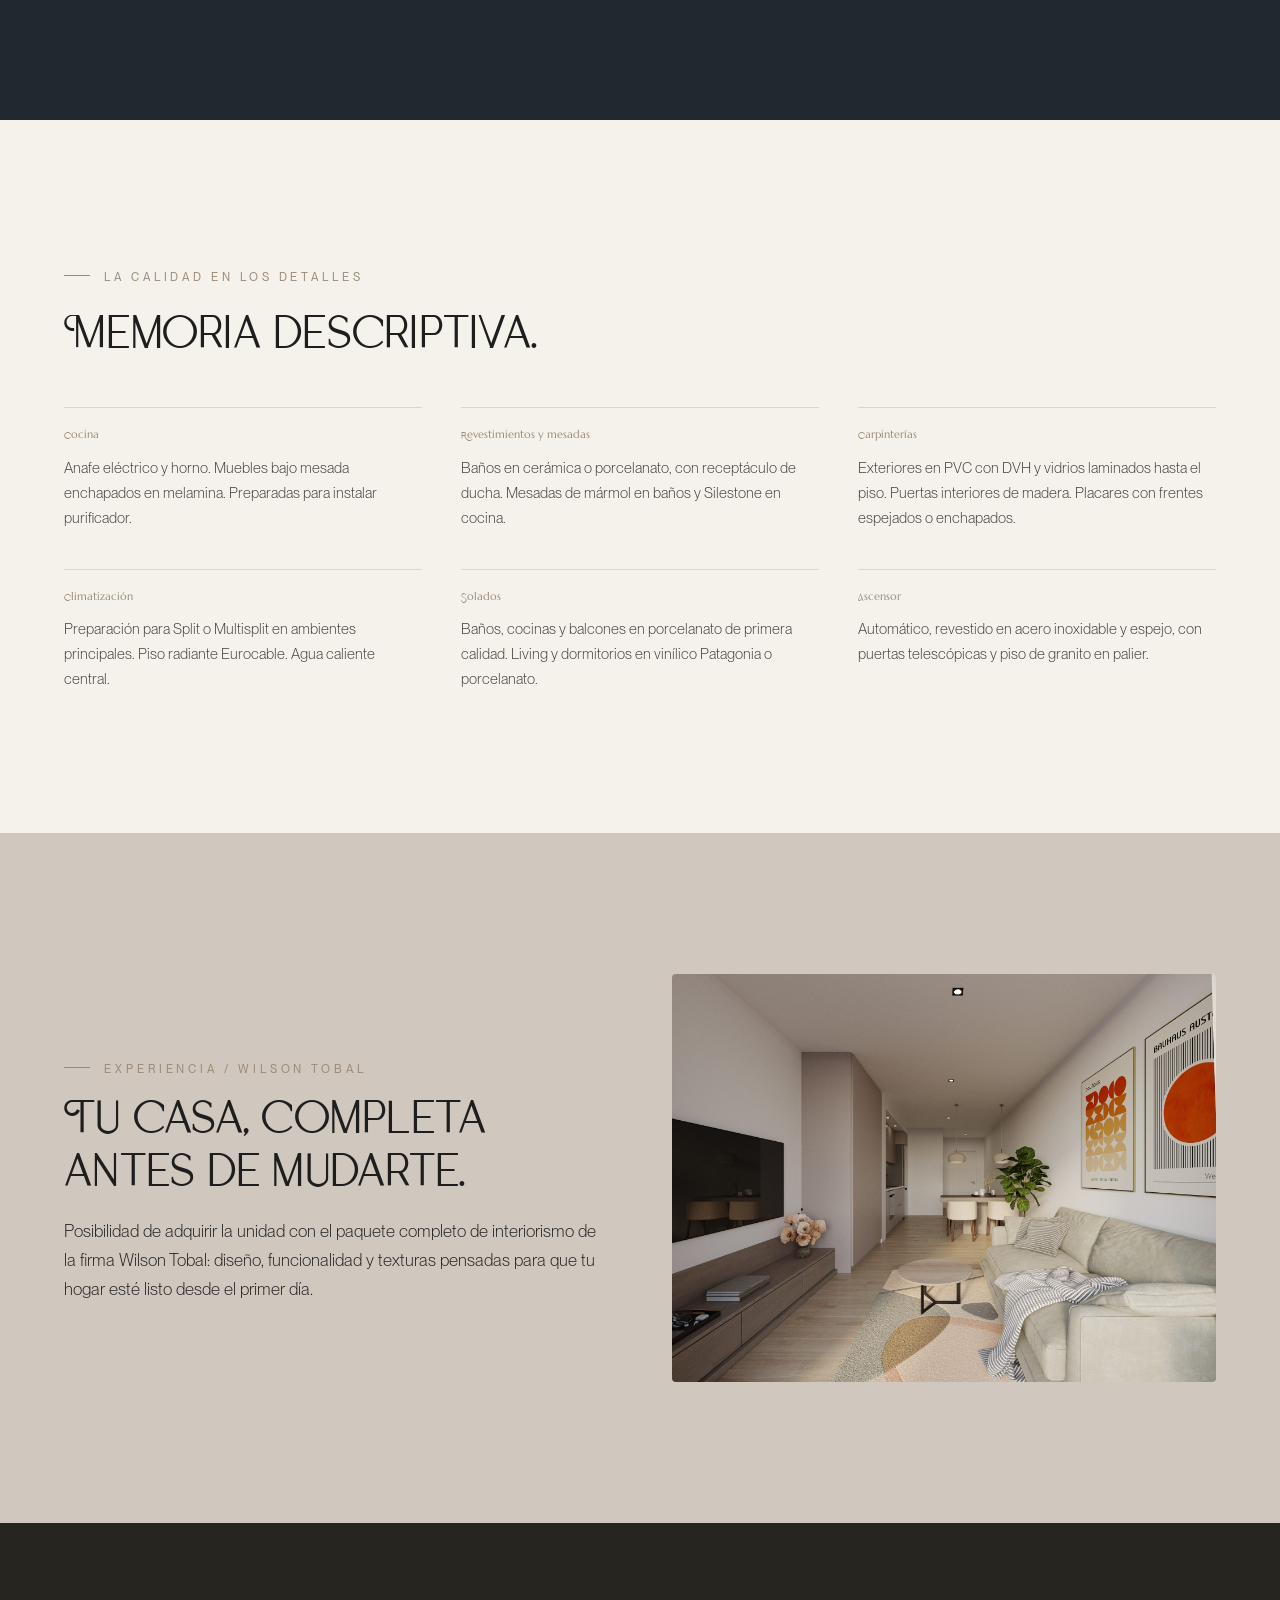
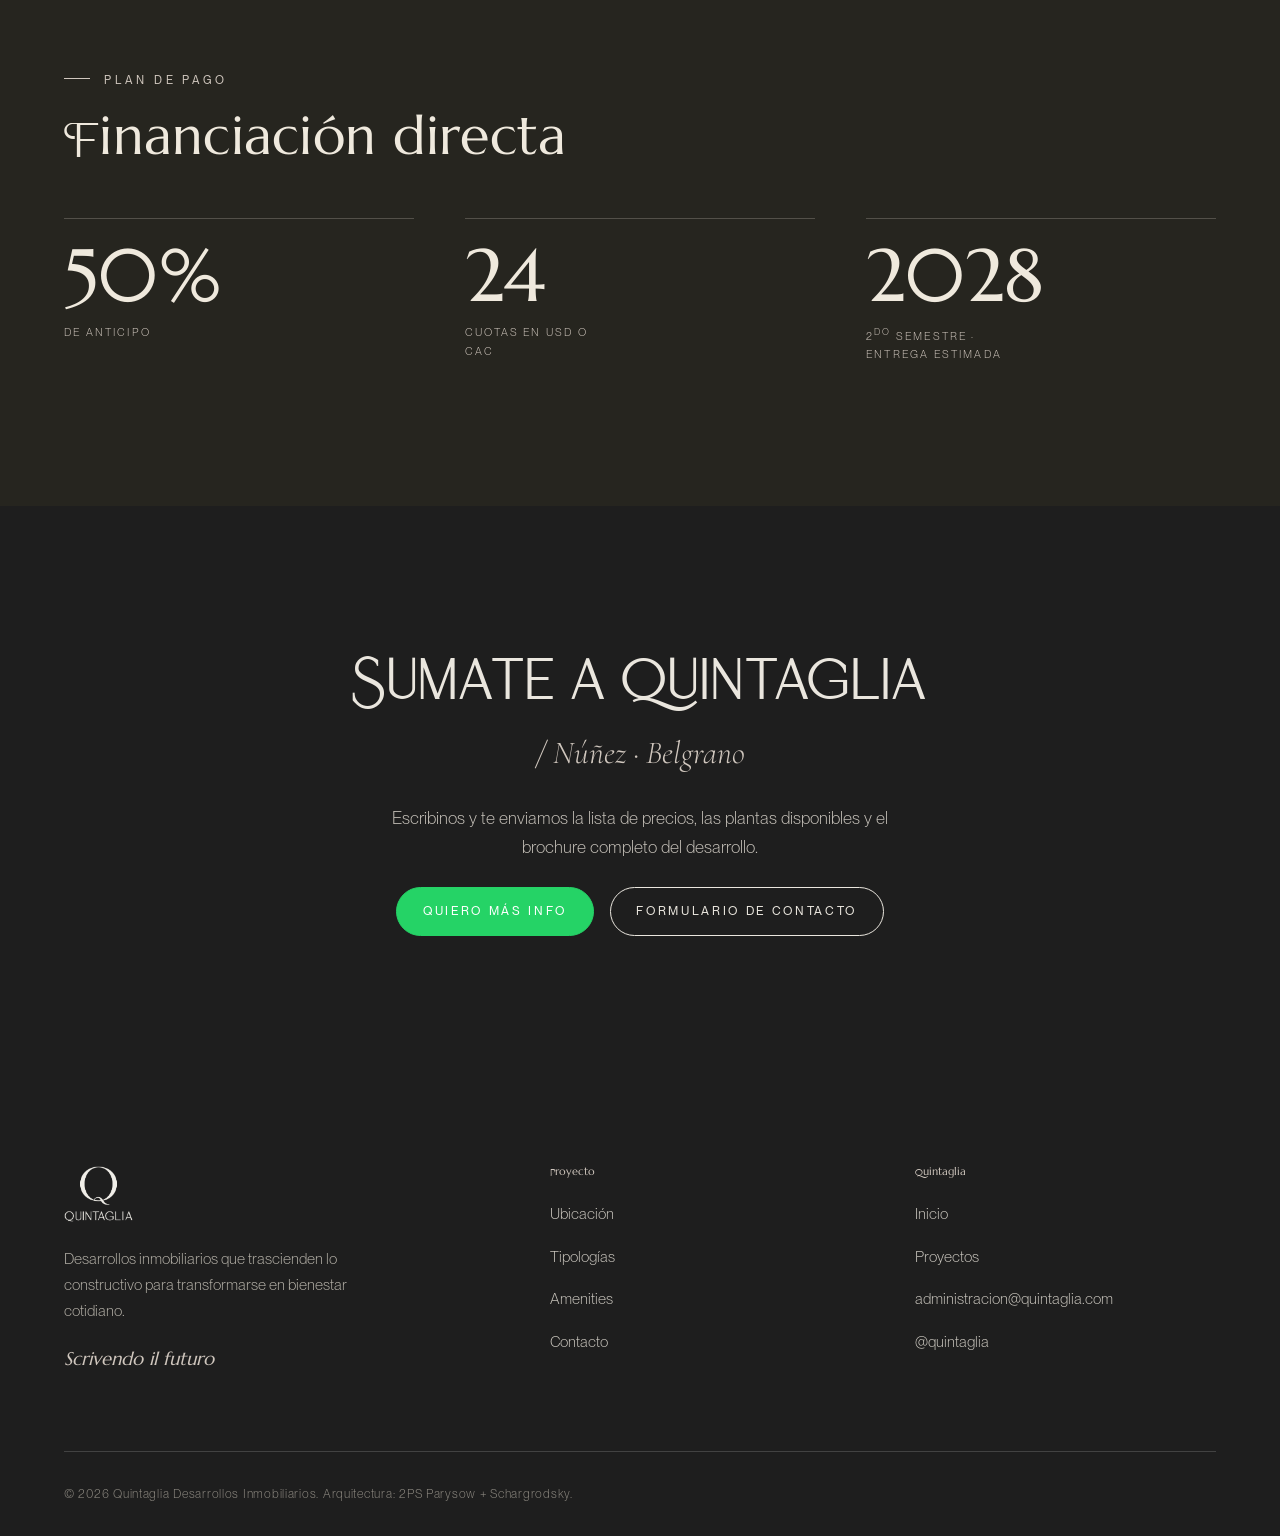
==== commit 77de460a: "3DF: restaurar acentos/ñ en titulos. Titulos con acento en Marcellus (+inicial Harume), subtitulo en" ====
--- a/proyectos/3-de-febrero-2781.html
+++ b/proyectos/3-de-febrero-2781.html
@@ -10,7 +10,7 @@
   <link href="https://fonts.googleapis.com/css2?family=Cormorant+Garamond:ital,wght@0,300;0,400;0,500;1,300;1,400&family=Hanken+Grotesk:wght@300;400;500;600&family=Inter:wght@300;400;500&family=Italiana&family=Marcellus&display=swap" rel="stylesheet">
   <link rel="icon" type="image/png" href="../assets/logo/mono-dark.png">
   <link rel="apple-touch-icon" href="../assets/logo/mono-dark.png">
-  <link rel="stylesheet" href="../styles.css?v=126">
+  <link rel="stylesheet" href="../styles.css?v=128">
 </head>
 <body class="theme-3df">
 
@@ -57,7 +57,7 @@
       <div class="pp-intro__body reveal d1">
         <span class="eyebrow">El proyecto</span>
         <h2>Habitar</h2>
-        <p class="pp-intro__sub">/ Nunez · Belgrano</p>
+        <p class="pp-intro__sub">/ Núñez · Belgrano</p>
         <p>En <strong>Quintaglia</strong>, la arquitectura contemporánea da forma a espacios pensados para ser vividos. Cada detalle combina <em>diseño</em>, <em>funcionalidad</em> y <em>calidad constructiva</em>, creando ambientes que acompañan el ritmo de la ciudad sin perder calidez.</p>
         <p>A lo largo de sus <strong>12 pisos</strong>, el edificio se integra de manera natural al entorno urbano, con <strong>amenities</strong> —piscina, solárium, parrilla y laundry— y un <strong>local comercial en esquina</strong> que suma vida al barrio.</p>
         <p>Vivir Quintaglia es sentir <strong>Núñez y Belgrano</strong> desde adentro, en un lugar donde la ciudad se vuelve <strong>hogar</strong>.</p>
@@ -71,7 +71,7 @@
     <div class="wrap">
       <div class="pp-loc__top reveal">
         <span class="eyebrow">Ubicación</span>
-        <h2>Entre Nunez y Belgrano.</h2>
+        <h2 class="ta">Entre Núñez y Belgrano.</h2>
         <p class="lead">Ubicado en el límite entre dos barrios icónicos, el proyecto combina el perfil residencial y arbolado de Núñez con la energía comercial y gastronómica de Belgrano. Elegí una categoría y descubrí todo lo que tenés cerca.</p>
       </div>
 
@@ -213,7 +213,7 @@
       <div class="section-head">
         <div>
           <span class="eyebrow reveal">Unidades</span>
-          <h2 class="reveal d1" style="margin-top:1rem; font-size:clamp(2rem,4.4vw,3.4rem)">Tipologias</h2>
+          <h2 class="reveal d1 ta" style="margin-top:1rem; font-size:clamp(2rem,4.4vw,3.4rem)">Tipologías</h2>
         </div>
         <p class="reveal d2">Desde monoambientes funcionales hasta amplios departamentos de 3 y 4 ambientes en los pisos superiores.</p>
       </div>
@@ -416,7 +416,7 @@
         <h2 class="reveal d1">Amenities pensados para disfrutar.</h2>
       </div>
       <div class="pp-amen__grid">
-        <div class="pp-amen__feat reveal"><h3>Piscina y Solarium</h3><p>En la azotea, con vistas abiertas a la ciudad para disfrutar todo el año.</p></div>
+        <div class="pp-amen__feat reveal"><h3 class="ta">Piscina y Solárium</h3><p>En la azotea, con vistas abiertas a la ciudad para disfrutar todo el año.</p></div>
         <div class="pp-amen__feat reveal d1"><h3>Parrilla</h3><p>Espacio de parrillas integrado a un entorno verde y relajado.</p></div>
         <div class="pp-amen__feat reveal d2"><h3>Laundry</h3><p>Área de lavado común, pensada para la comodidad cotidiana.</p></div>
         <div class="pp-amen__feat reveal d3"><h3>Cocheras</h3><p>Cocheras cubiertas en planta baja y subsuelo.</p></div>
@@ -460,7 +460,7 @@
   <section class="pp-finance" id="financiacion">
     <div class="wrap">
       <span class="eyebrow reveal">Plan de pago</span>
-      <h2 class="reveal d1">Financiacion directa</h2>
+      <h2 class="reveal d1 ta">Financiación directa</h2>
       <div class="fin-stats reveal d2">
         <div><span class="fn">50%</span><span class="fl">De anticipo</span></div>
         <div><span class="fn">24</span><span class="fl">Cuotas en USD o CAC</span></div>
@@ -517,6 +517,6 @@
   </footer>
 
   <div class="lightbox" id="lightbox"><img src="" alt=""></div>
-  <script src="../script.js?v=126"></script>
+  <script src="../script.js?v=128"></script>
 </body>
 </html>
--- a/styles.css
+++ b/styles.css
@@ -738,9 +738,10 @@
 .pp-intro__wrap { display:grid; grid-template-columns:1fr 1fr; gap:clamp(2rem,6vw,5rem); align-items:center; }
 .pp-intro__wrap .pp-intro__img { margin-top:0; aspect-ratio:4/5; }
 .pp-intro__body .eyebrow { margin-bottom:1rem; display:inline-block; }
-.pp-intro__sub { font-family:"Harume Roman","Cormorant Garamond",serif; font-style:italic; font-weight:250;
-  font-size:clamp(1.3rem,2.6vw,2rem); color:var(--accent); margin:.1rem 0 1.5rem; letter-spacing:.02em;
-  font-feature-settings:"liga" 1,"dlig" 1,"calt" 1; text-transform:none; }
+/* Subtítulo "/ ...": Cormorant itálica (tiene acentos/ñ, p.ej. "Núñez"). */
+.pp-intro__sub { font-family:"Cormorant Garamond","Times New Roman",serif; font-style:italic; font-weight:500;
+  font-size:clamp(1.35rem,2.7vw,2.1rem); color:var(--accent); margin:.1rem 0 1.5rem; letter-spacing:.01em;
+  text-transform:none; }
 .pp-intro__body p { margin-bottom:1.1rem; }
 .pp-intro__body em { font-style:italic; }
 .pp-intro__link { font-family:var(--sans); font-size:.72rem; letter-spacing:.2em; text-transform:uppercase;
@@ -1048,6 +1049,13 @@
   font-family: "Harume Roman", "Cormorant Garamond", "Italiana", serif;
   font-weight: 300; letter-spacing: .005em; text-transform: none;
 }
+/* Títulos con acento/ñ (.ta): Harume (free) no tiene acentos, así que van en
+   Marcellus —que sí los tiene— conservando la inicial en Harume. Con la Harume
+   comercial (con acentos) se podría unificar todo en Harume. */
+.theme-3df h2.ta, .theme-3df h3.ta {
+  font-family: "Marcellus", "Cormorant Garamond", "Times New Roman", serif;
+  font-weight: 400;
+}
 .theme-3df h4 {
   font-family: var(--serif); font-weight: 400; letter-spacing: 0; text-transform: none;
 }
